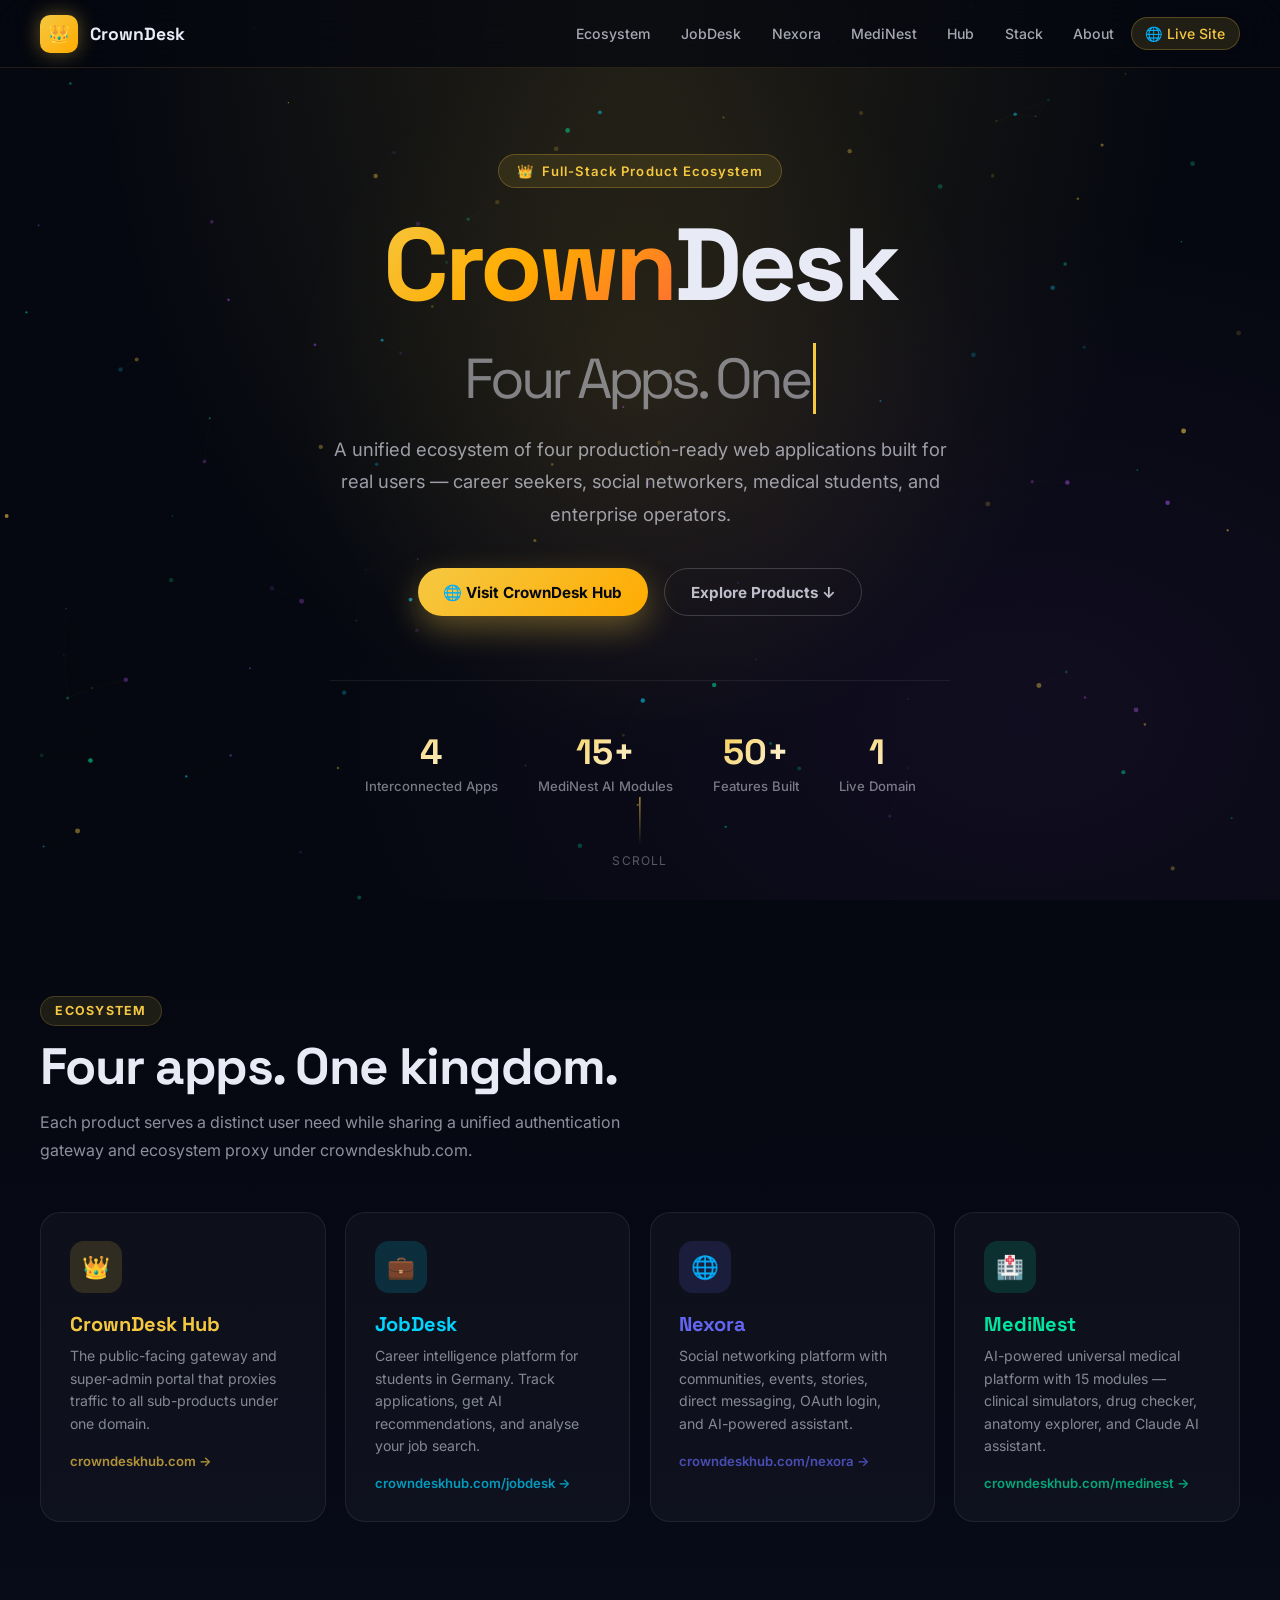
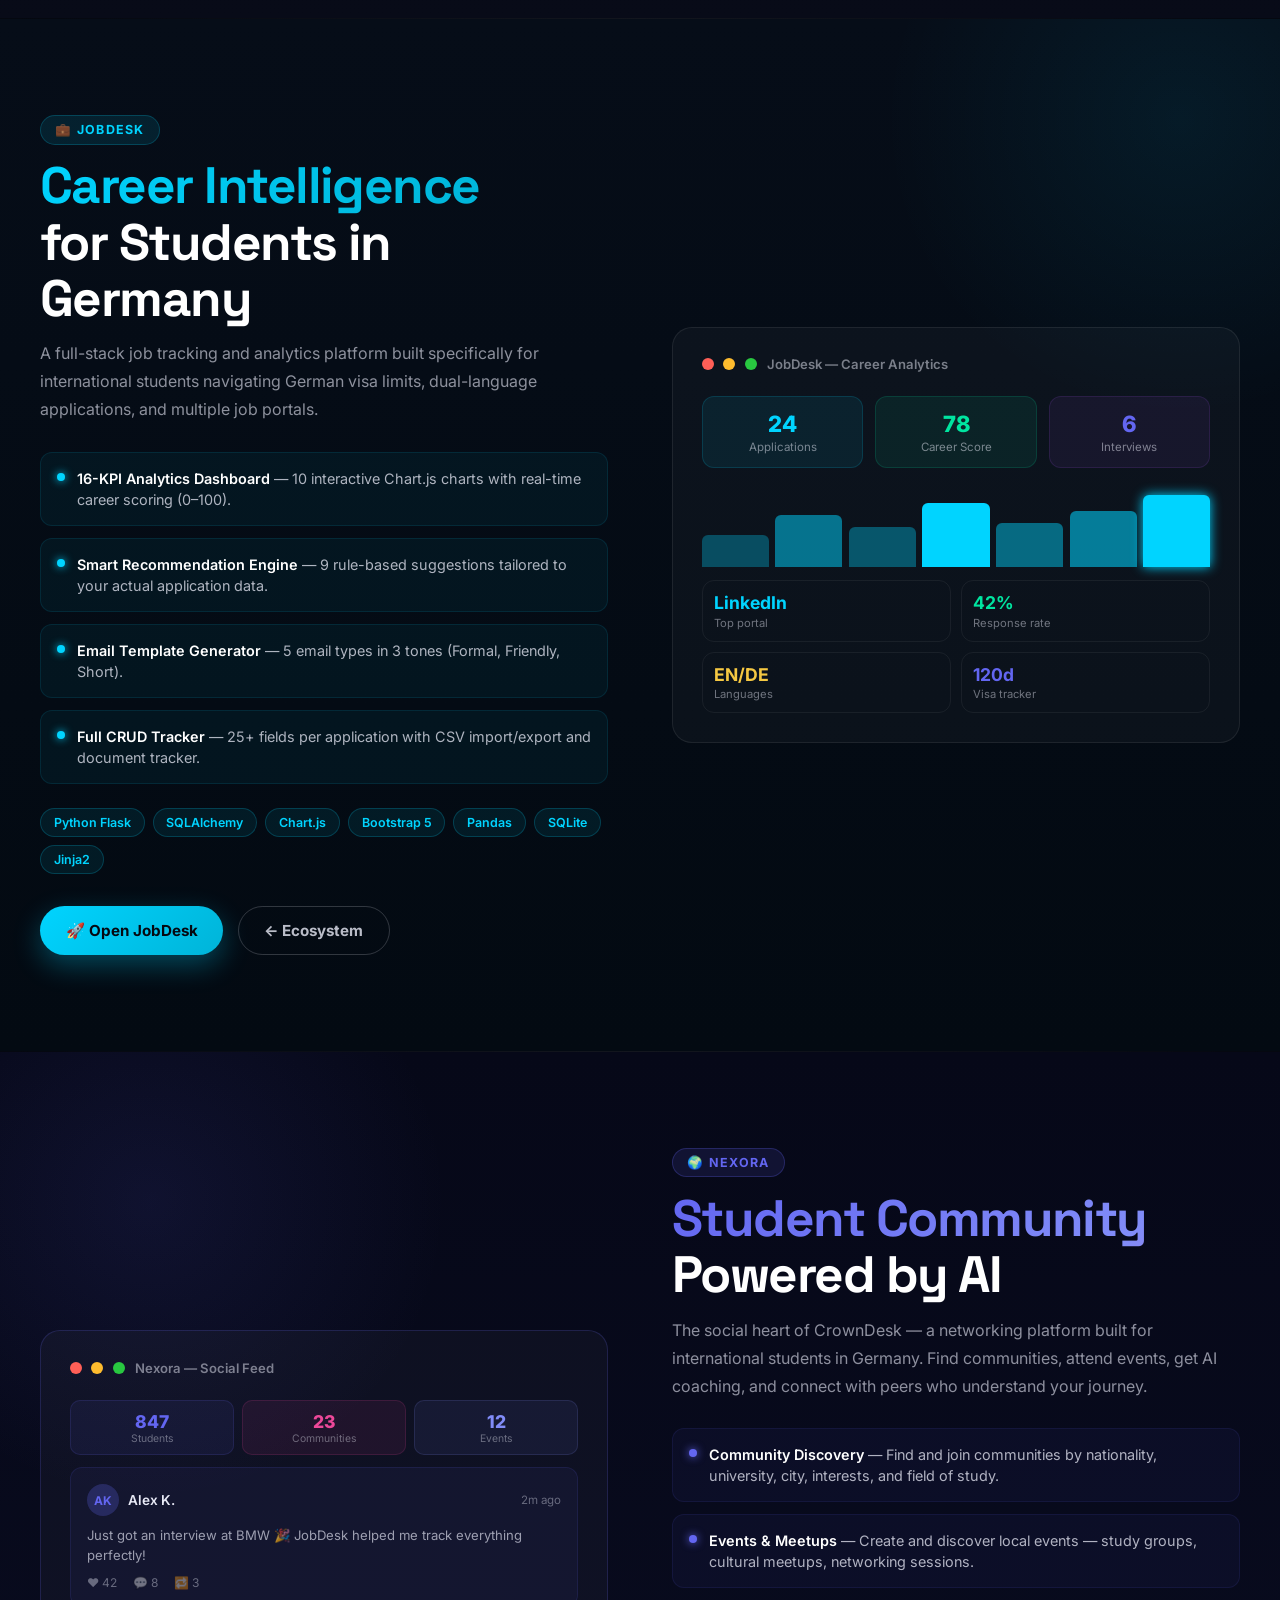
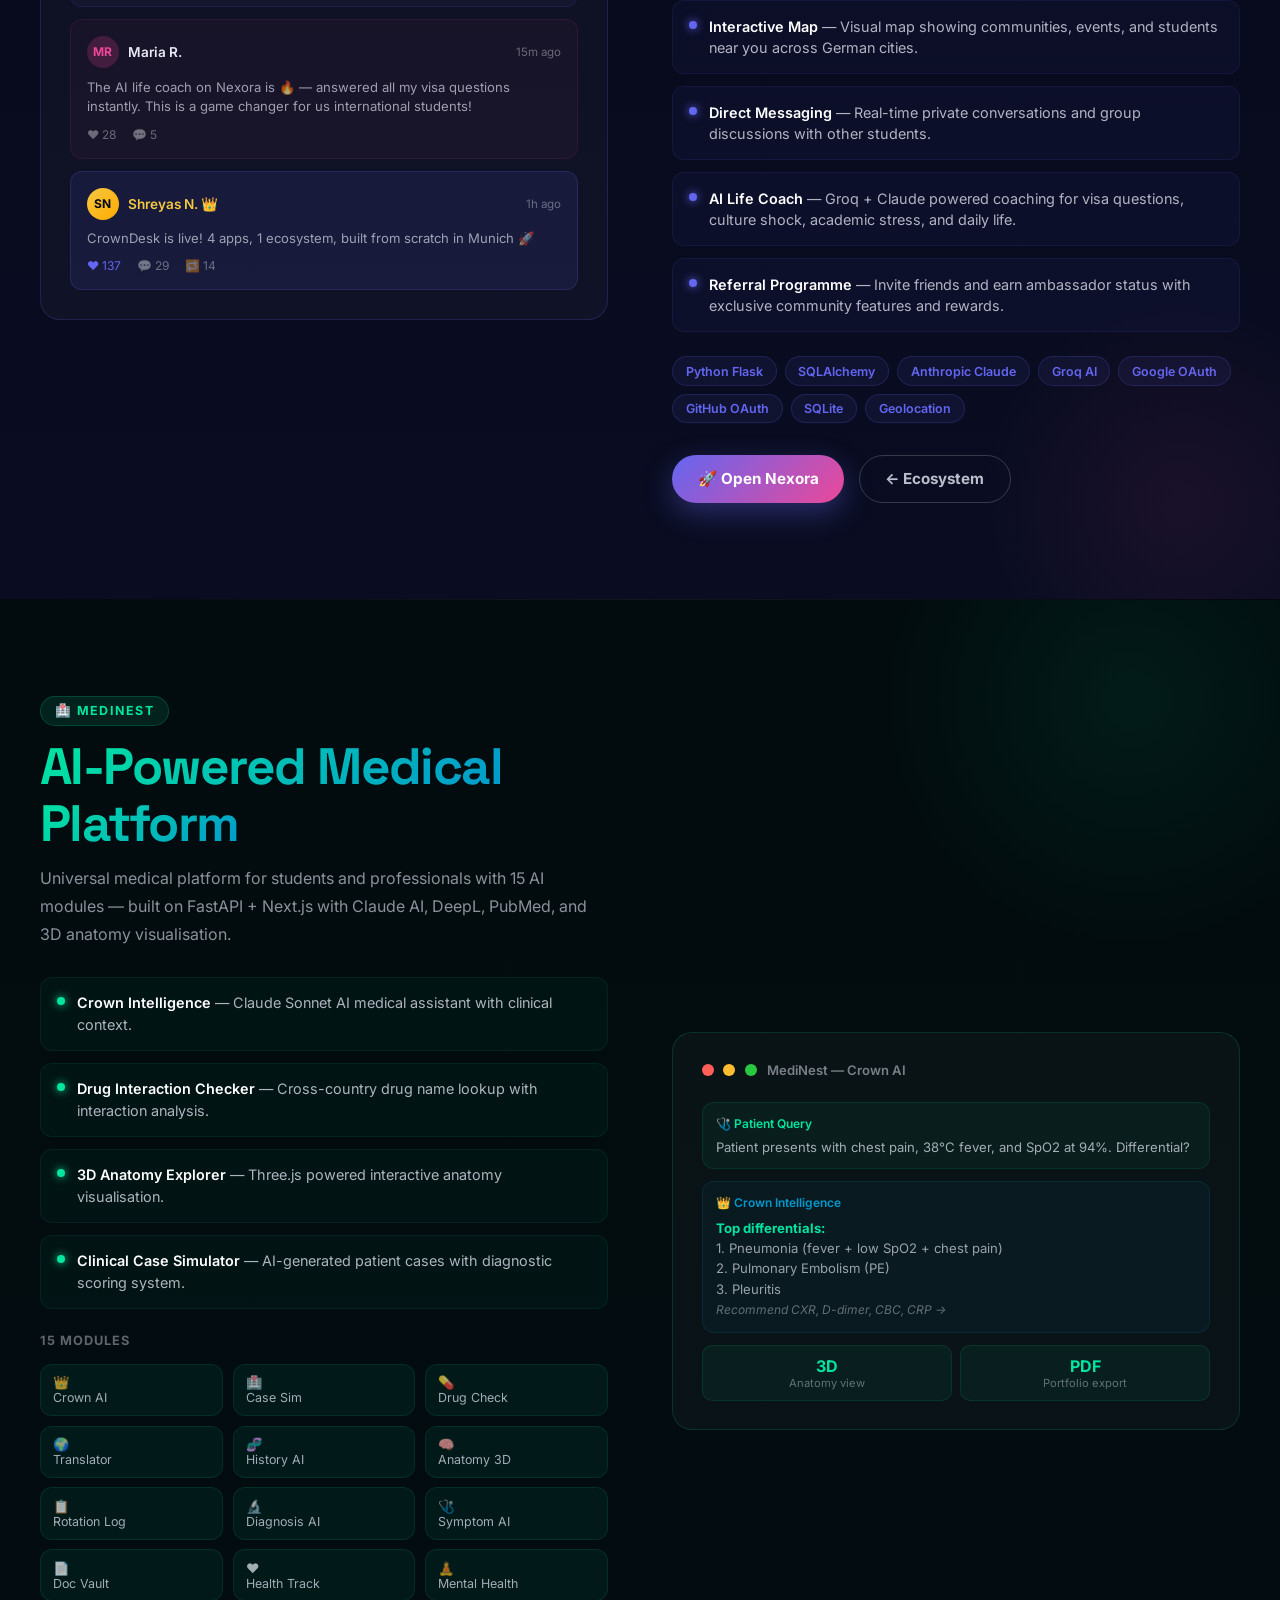
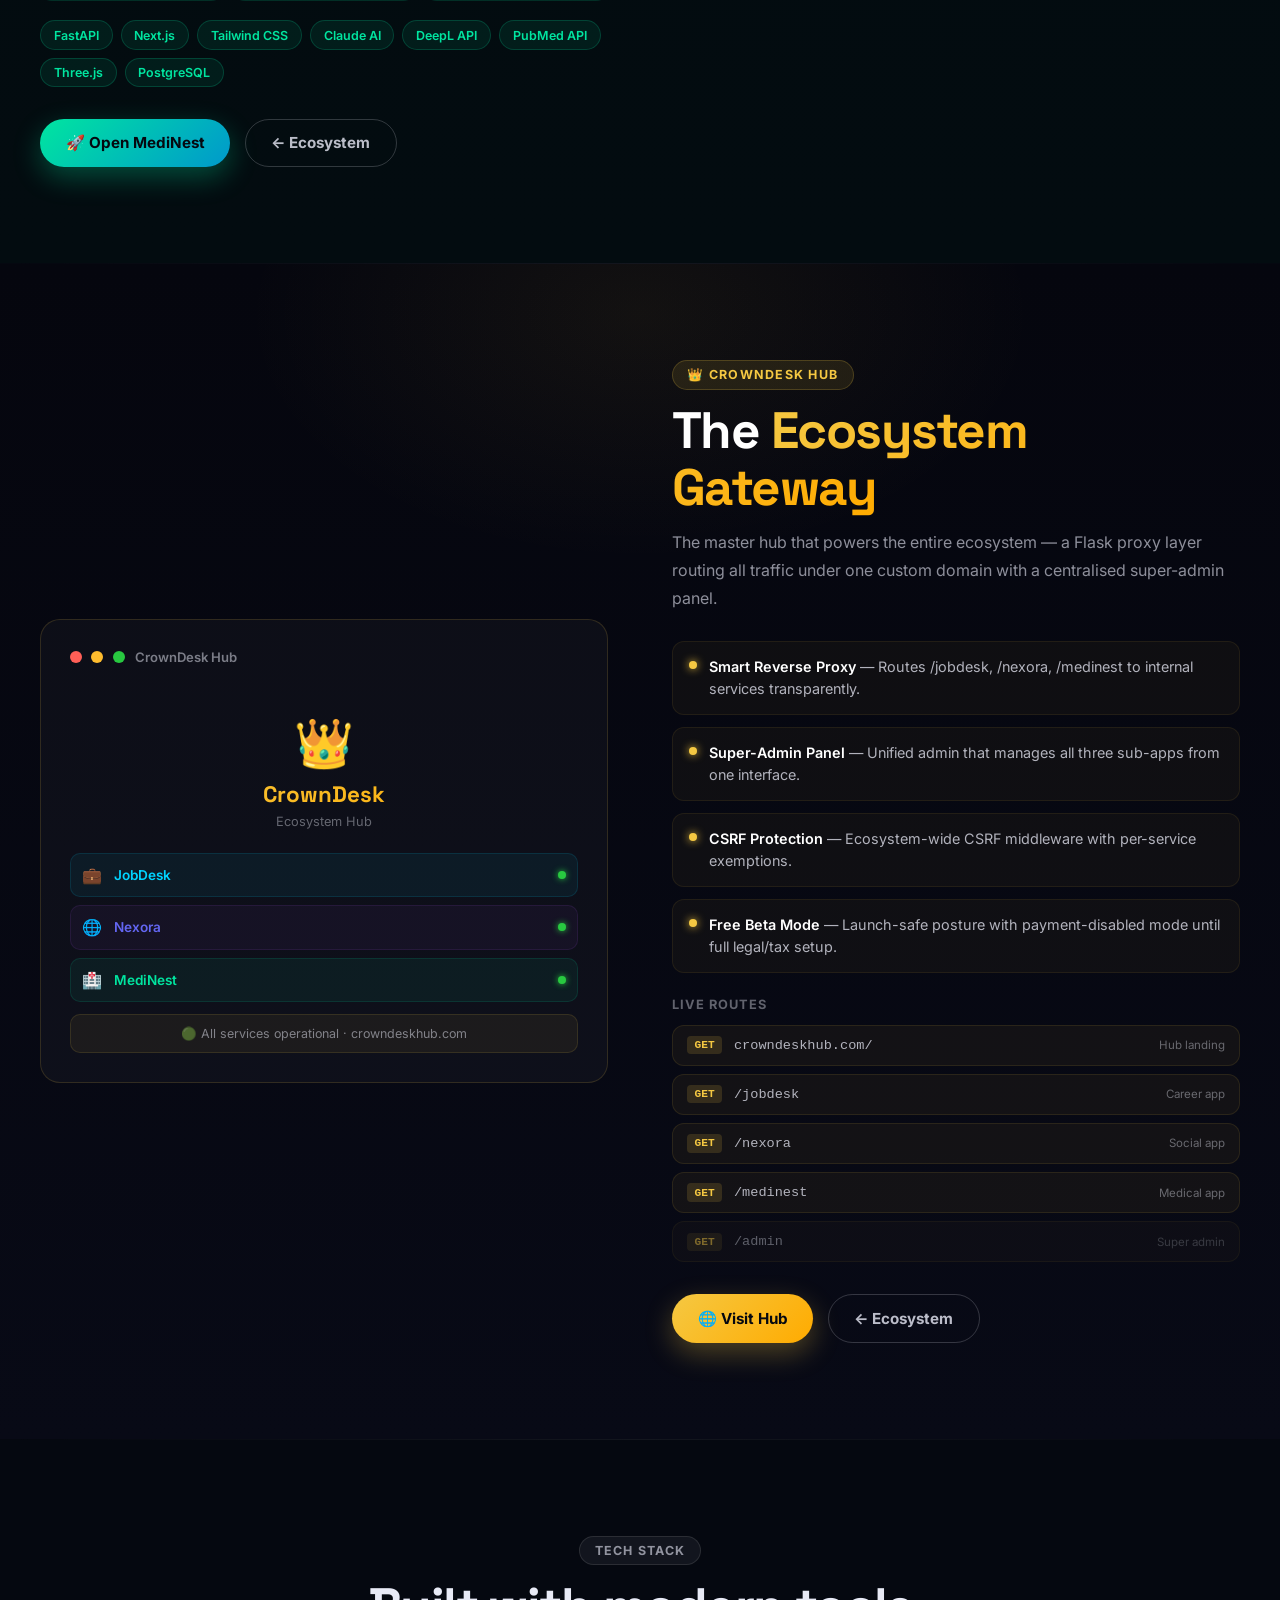
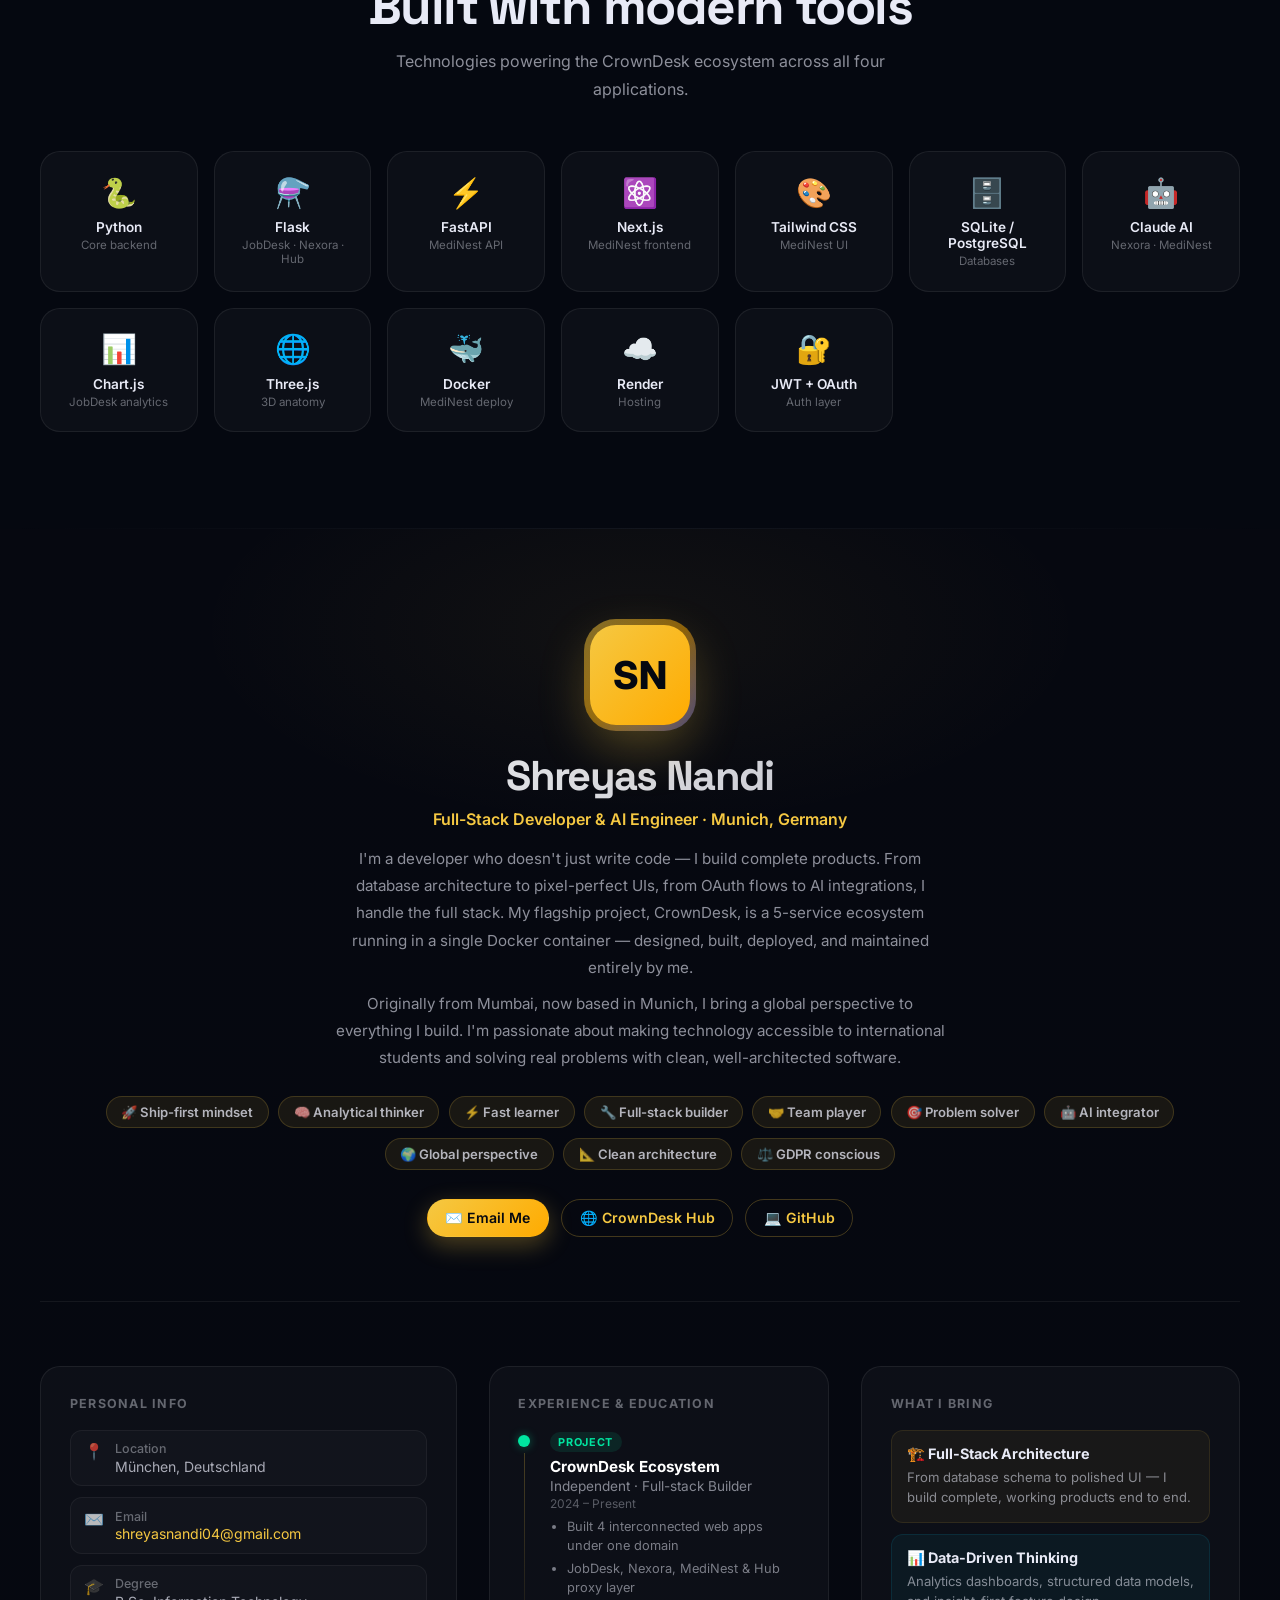
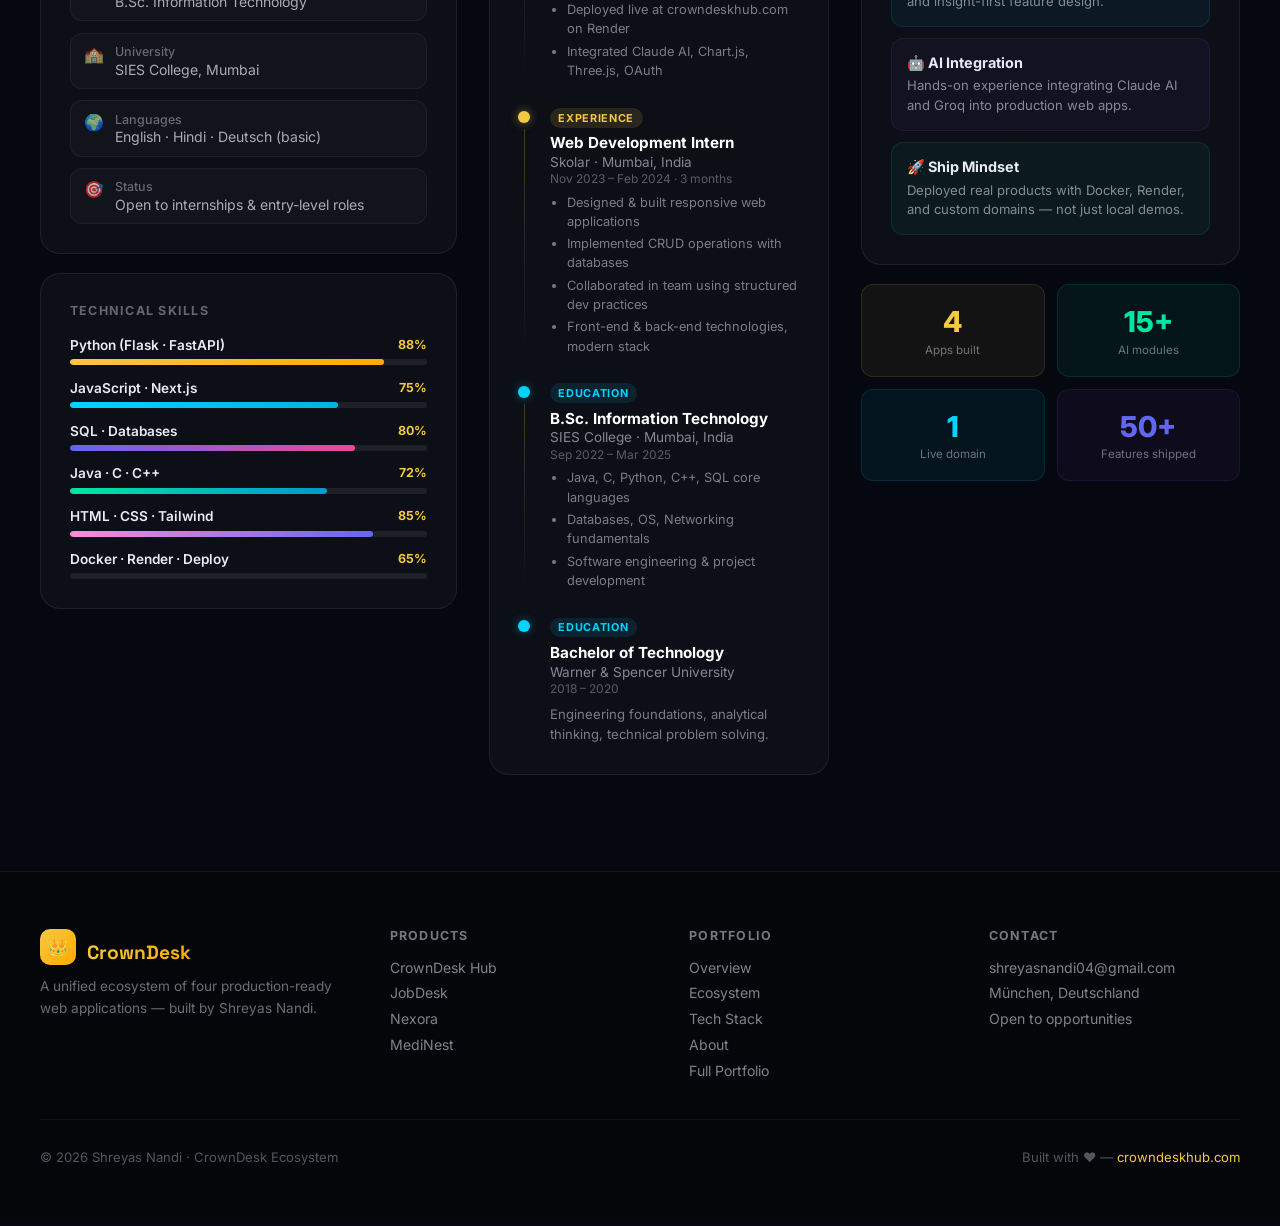
==== index.html @ 1adf1e8c "Portfolio website — Shreyas Nandi Co-Authored-By: Claude Opus 4.6 <noreply@anthropic.com>" ====
<!DOCTYPE html>
<html lang="en">
<head>
  <meta charset="UTF-8">
  <meta name="viewport" content="width=device-width, initial-scale=1.0">
  <title>CrownDesk Ecosystem — Portfolio</title>
  <link rel="preconnect" href="https://fonts.googleapis.com">
  <link rel="preconnect" href="https://fonts.gstatic.com" crossorigin>
  <link href="https://fonts.googleapis.com/css2?family=Inter:wght@300;400;500;600;700;800;900&family=Space+Grotesk:wght@400;500;600;700&display=swap" rel="stylesheet">
  <style>
    /* ─── Reset & Base ─── */
    *, *::before, *::after { box-sizing: border-box; margin: 0; padding: 0; }
    html { scroll-behavior: smooth; font-size: 16px; }
    body {
      font-family: 'Inter', sans-serif;
      background: #050810;
      color: #e8eaf6;
      overflow-x: hidden;
    }
    a { color: inherit; text-decoration: none; }
    img { max-width: 100%; }

    /* ─── CSS Variables ─── */
    :root {
      --gold: #f5c842;
      --gold-dim: #b8912e;
      --hub-bg: #0a0c14;

      --jd-cyan: #00d4ff;
      --jd-teal: #00b4d8;
      --jd-dark: #050f18;

      --nx-purple: #6366f1;
      --nx-pink: #ec4899;
      --nx-blue: #818cf8;
      --nx-dark: #0d0818;

      --mn-green: #00e5a0;
      --mn-blue: #0099cc;
      --mn-dark: #030f12;

      --radius: 20px;
      --radius-sm: 12px;
    }

    /* ─── Scrollbar ─── */
    ::-webkit-scrollbar { width: 6px; }
    ::-webkit-scrollbar-track { background: #0a0c14; }
    ::-webkit-scrollbar-thumb { background: var(--gold); border-radius: 3px; }

    /* ─── Navigation ─── */
    .nav {
      position: fixed; top: 0; left: 0; right: 0; z-index: 100;
      display: flex; align-items: center; justify-content: space-between;
      padding: 0 2.5rem;
      height: 68px;
      background: rgba(5, 8, 16, 0.72);
      backdrop-filter: blur(20px);
      border-bottom: 1px solid rgba(245, 200, 66, 0.12);
    }
    .nav-brand {
      display: flex; align-items: center; gap: 0.75rem;
      font-family: 'Space Grotesk', sans-serif;
      font-weight: 700; font-size: 1.1rem;
    }
    .nav-crown {
      width: 38px; height: 38px;
      background: linear-gradient(135deg, var(--gold), #ffab00);
      border-radius: 10px;
      display: grid; place-items: center;
      font-size: 1.1rem;
      box-shadow: 0 0 20px rgba(245, 200, 66, 0.4);
      animation: pulse-crown 3s ease-in-out infinite;
    }
    @keyframes pulse-crown {
      0%, 100% { box-shadow: 0 0 20px rgba(245, 200, 66, 0.4); }
      50% { box-shadow: 0 0 40px rgba(245, 200, 66, 0.7); }
    }
    .nav-links { display: flex; align-items: center; gap: 0.2rem; }
    .nav-links a {
      padding: 0.45rem 0.85rem;
      border-radius: 999px;
      font-size: 0.88rem; font-weight: 500;
      color: rgba(232, 234, 246, 0.7);
      transition: all 0.2s;
    }
    .nav-links a:hover { color: #fff; background: rgba(255,255,255,0.08); }
    .nav-links a.nav-live {
      background: rgba(245, 200, 66, 0.12);
      color: var(--gold);
      border: 1px solid rgba(245, 200, 66, 0.25);
    }
    .nav-links a.nav-live:hover { background: rgba(245, 200, 66, 0.22); }

    /* ─── Particle Canvas ─── */
    #particle-canvas {
      position: absolute; inset: 0; pointer-events: none;
    }

    /* ─── Hero Section ─── */
    .hero {
      position: relative;
      min-height: 100vh;
      display: flex; align-items: center; justify-content: center;
      text-align: center;
      padding: 7rem 2rem 4rem;
      overflow: hidden;
      background: radial-gradient(ellipse at 50% 0%, rgba(245,200,66,0.12) 0%, transparent 60%),
                  radial-gradient(ellipse at 80% 80%, rgba(157,78,221,0.08) 0%, transparent 50%),
                  #050810;
    }
    .hero-glow {
      position: absolute;
      width: 700px; height: 700px;
      top: 50%; left: 50%;
      transform: translate(-50%, -60%);
      background: radial-gradient(circle, rgba(245,200,66,0.08) 0%, transparent 70%);
      pointer-events: none;
    }
    .hero-content { position: relative; z-index: 2; max-width: 900px; }
    .hero-eyebrow {
      display: inline-flex; align-items: center; gap: 0.5rem;
      padding: 0.5rem 1.1rem;
      background: rgba(245,200,66,0.1);
      border: 1px solid rgba(245,200,66,0.25);
      border-radius: 999px;
      font-size: 0.82rem; font-weight: 600; letter-spacing: 0.08em;
      color: var(--gold);
      margin-bottom: 1.8rem;
      opacity: 0; transform: translateY(20px);
      animation: fade-up 0.7s ease 0.3s forwards;
    }
    .hero-title {
      font-family: 'Space Grotesk', sans-serif;
      font-size: clamp(3.2rem, 8vw, 7rem);
      font-weight: 800; line-height: 0.95;
      letter-spacing: -0.04em;
      opacity: 0; transform: translateY(30px);
      animation: fade-up 0.8s ease 0.5s forwards;
    }
    .hero-title .crown-word {
      background: linear-gradient(135deg, var(--gold), #ffab00, #ff6b35);
      -webkit-background-clip: text; -webkit-text-fill-color: transparent;
      background-clip: text;
    }
    .hero-sub {
      margin: 1.4rem auto 0;
      max-width: 620px;
      font-size: 1.15rem; line-height: 1.75;
      color: rgba(232,234,246,0.65);
      opacity: 0; transform: translateY(20px);
      animation: fade-up 0.8s ease 0.75s forwards;
    }
    .hero-actions {
      display: flex; justify-content: center; flex-wrap: wrap; gap: 1rem;
      margin-top: 2.4rem;
      opacity: 0; transform: translateY(20px);
      animation: fade-up 0.8s ease 1s forwards;
    }
    .btn {
      display: inline-flex; align-items: center; gap: 0.5rem;
      padding: 0.85rem 1.6rem;
      border-radius: 999px;
      font-weight: 700; font-size: 0.95rem;
      transition: all 0.25s cubic-bezier(0.34, 1.56, 0.64, 1);
      cursor: pointer; border: none;
    }
    .btn:hover { transform: translateY(-3px) scale(1.04); }
    .btn-gold {
      background: linear-gradient(135deg, var(--gold), #ffab00);
      color: #050810;
      box-shadow: 0 12px 32px rgba(245,200,66,0.35);
    }
    .btn-gold:hover { box-shadow: 0 20px 48px rgba(245,200,66,0.55); }
    .btn-outline {
      background: transparent;
      border: 1.5px solid rgba(232,234,246,0.2);
      color: rgba(232,234,246,0.8);
    }
    .btn-outline:hover { border-color: rgba(232,234,246,0.5); color: #fff; background: rgba(255,255,255,0.06); }

    /* Ecosystem stat strip */
    .hero-stats {
      display: flex; justify-content: center; flex-wrap: wrap; gap: 2.5rem;
      margin-top: 4rem;
      padding-top: 3rem;
      border-top: 1px solid rgba(255,255,255,0.07);
      opacity: 0; transform: translateY(20px);
      animation: fade-up 0.8s ease 1.2s forwards;
    }
    .hero-stat { text-align: center; }
    .hero-stat-num {
      font-family: 'Space Grotesk', sans-serif;
      font-size: 2.2rem; font-weight: 800;
      background: linear-gradient(135deg, var(--gold), #fff);
      -webkit-background-clip: text; -webkit-text-fill-color: transparent;
      background-clip: text;
    }
    .hero-stat-label { font-size: 0.82rem; color: rgba(232,234,246,0.5); margin-top: 0.25rem; font-weight: 500; }

    /* scroll indicator */
    .scroll-indicator {
      position: absolute; bottom: 2rem; left: 50%; transform: translateX(-50%);
      display: flex; flex-direction: column; align-items: center; gap: 0.5rem;
      color: rgba(232,234,246,0.35); font-size: 0.75rem; letter-spacing: 0.1em;
      animation: bounce-scroll 2.5s ease-in-out infinite;
    }
    .scroll-line {
      width: 1.5px; height: 48px;
      background: linear-gradient(to bottom, var(--gold), transparent);
    }
    @keyframes bounce-scroll {
      0%, 100% { transform: translateX(-50%) translateY(0); opacity: 0.35; }
      50% { transform: translateX(-50%) translateY(8px); opacity: 0.7; }
    }

    /* ─── Section Base ─── */
    .section { padding: 6rem 2rem; }
    .section-inner { max-width: 1200px; margin: 0 auto; }
    .section-tag {
      display: inline-flex; align-items: center; gap: 0.5rem;
      padding: 0.4rem 0.9rem;
      border-radius: 999px;
      font-size: 0.78rem; font-weight: 700; letter-spacing: 0.1em;
      text-transform: uppercase;
    }
    .section-title {
      font-family: 'Space Grotesk', sans-serif;
      font-size: clamp(2rem, 4vw, 3.2rem);
      font-weight: 800; letter-spacing: -0.03em;
      line-height: 1.1;
      margin-top: 0.85rem;
    }
    .section-desc {
      margin-top: 0.75rem;
      max-width: 580px;
      font-size: 1rem; line-height: 1.75;
      color: rgba(232,234,246,0.6);
    }

    /* ─── Reveal Animation ─── */
    .reveal {
      opacity: 0;
      transform: translateY(40px);
      transition: opacity 0.7s cubic-bezier(0.25, 0.46, 0.45, 0.94),
                  transform 0.7s cubic-bezier(0.25, 0.46, 0.45, 0.94);
    }
    .reveal.visible { opacity: 1; transform: translateY(0); }
    .reveal-left {
      opacity: 0; transform: translateX(-40px);
      transition: opacity 0.7s ease, transform 0.7s ease;
    }
    .reveal-left.visible { opacity: 1; transform: translateX(0); }
    .reveal-right {
      opacity: 0; transform: translateX(40px);
      transition: opacity 0.7s ease, transform 0.7s ease;
    }
    .reveal-right.visible { opacity: 1; transform: translateX(0); }
    .delay-1 { transition-delay: 0.1s; }
    .delay-2 { transition-delay: 0.2s; }
    .delay-3 { transition-delay: 0.3s; }
    .delay-4 { transition-delay: 0.4s; }
    .delay-5 { transition-delay: 0.5s; }

    @keyframes fade-up {
      to { opacity: 1; transform: translateY(0); }
    }

    /* ─── Ecosystem Map ─── */
    .ecosystem-section {
      background: linear-gradient(180deg, #050810 0%, #080b18 100%);
    }
    .ecosystem-grid {
      display: grid;
      grid-template-columns: repeat(auto-fit, minmax(260px, 1fr));
      gap: 1.2rem;
      margin-top: 3rem;
    }
    .eco-card {
      position: relative;
      padding: 1.8rem;
      border-radius: var(--radius);
      border: 1px solid rgba(255,255,255,0.07);
      background: rgba(255,255,255,0.03);
      cursor: pointer;
      transition: transform 0.3s cubic-bezier(0.34, 1.56, 0.64, 1),
                  box-shadow 0.3s ease,
                  border-color 0.3s ease;
      overflow: hidden;
      text-decoration: none; color: inherit; display: block;
    }
    .eco-card::before {
      content: ''; position: absolute; inset: 0;
      background: var(--eco-glow);
      opacity: 0; transition: opacity 0.35s;
    }
    .eco-card:hover { transform: translateY(-8px) scale(1.02); }
    .eco-card:hover::before { opacity: 1; }
    .eco-card.hub { --eco-glow: radial-gradient(circle at top left, rgba(245,200,66,0.12) 0%, transparent 60%); }
    .eco-card.hub:hover { border-color: rgba(245,200,66,0.4); box-shadow: 0 24px 64px rgba(245,200,66,0.18); }
    .eco-card.jobdesk { --eco-glow: radial-gradient(circle at top left, rgba(0,212,255,0.12) 0%, transparent 60%); }
    .eco-card.jobdesk:hover { border-color: rgba(0,212,255,0.4); box-shadow: 0 24px 64px rgba(0,212,255,0.18); }
    .eco-card.nexora { --eco-glow: radial-gradient(circle at top left, rgba(99,102,241,0.12) 0%, transparent 60%); }
    .eco-card.nexora:hover { border-color: rgba(99,102,241,0.4); box-shadow: 0 24px 64px rgba(99,102,241,0.18); }
    .eco-card.medinest { --eco-glow: radial-gradient(circle at top left, rgba(0,229,160,0.12) 0%, transparent 60%); }
    .eco-card.medinest:hover { border-color: rgba(0,229,160,0.4); box-shadow: 0 24px 64px rgba(0,229,160,0.18); }
    .eco-icon {
      width: 52px; height: 52px;
      border-radius: 14px;
      display: grid; place-items: center;
      font-size: 1.4rem; margin-bottom: 1.1rem;
    }
    .eco-card.hub .eco-icon { background: rgba(245,200,66,0.15); }
    .eco-card.jobdesk .eco-icon { background: rgba(0,212,255,0.15); }
    .eco-card.nexora .eco-icon { background: rgba(99,102,241,0.15); }
    .eco-card.medinest .eco-icon { background: rgba(0,229,160,0.15); }
    .eco-name {
      font-family: 'Space Grotesk', sans-serif;
      font-size: 1.25rem; font-weight: 700;
    }
    .eco-card.hub .eco-name { color: var(--gold); }
    .eco-card.jobdesk .eco-name { color: var(--jd-cyan); }
    .eco-card.nexora .eco-name { color: var(--nx-purple); }
    .eco-card.medinest .eco-name { color: var(--mn-green); }
    .eco-desc { margin-top: 0.5rem; font-size: 0.88rem; color: rgba(232,234,246,0.55); line-height: 1.6; }
    .eco-link {
      display: inline-flex; align-items: center; gap: 0.4rem;
      margin-top: 1.1rem; font-size: 0.82rem; font-weight: 600;
      opacity: 0.7; transition: opacity 0.2s;
    }
    .eco-card:hover .eco-link { opacity: 1; }
    .eco-card.hub .eco-link { color: var(--gold); }
    .eco-card.jobdesk .eco-link { color: var(--jd-cyan); }
    .eco-card.nexora .eco-link { color: var(--nx-purple); }
    .eco-card.medinest .eco-link { color: var(--mn-green); }

    /* ─── Product Sections ─── */

    /* JobDesk */
    .jobdesk-section {
      background: linear-gradient(180deg, #060d18 0%, #030a12 100%);
      position: relative; overflow: hidden;
    }
    .jobdesk-section::before {
      content: '';
      position: absolute; top: -200px; right: -200px;
      width: 600px; height: 600px;
      background: radial-gradient(circle, rgba(0,212,255,0.07) 0%, transparent 70%);
      pointer-events: none;
    }
    .product-layout { display: grid; grid-template-columns: 1fr 1fr; gap: 4rem; align-items: center; }
    .product-tag { background: rgba(0,212,255,0.1); color: var(--jd-cyan); border: 1px solid rgba(0,212,255,0.2); }
    .product-title-jd { color: #fff; }
    .product-title-jd span {
      background: linear-gradient(135deg, var(--jd-cyan), var(--jd-teal));
      -webkit-background-clip: text; -webkit-text-fill-color: transparent; background-clip: text;
    }
    .feature-list { margin-top: 1.8rem; display: grid; gap: 0.75rem; }
    .feature-item {
      display: flex; align-items: flex-start; gap: 0.75rem;
      padding: 0.9rem 1rem;
      border-radius: var(--radius-sm);
      background: rgba(0,212,255,0.05);
      border: 1px solid rgba(0,212,255,0.1);
      transition: background 0.25s, border-color 0.25s;
    }
    .feature-item:hover { background: rgba(0,212,255,0.1); border-color: rgba(0,212,255,0.2); }
    .feature-dot {
      width: 8px; height: 8px; border-radius: 50%;
      flex-shrink: 0; margin-top: 5px;
    }
    .dot-jd { background: var(--jd-cyan); box-shadow: 0 0 8px var(--jd-cyan); }
    .dot-nx { background: var(--nx-purple); box-shadow: 0 0 8px var(--nx-purple); }
    .dot-mn { background: var(--mn-green); box-shadow: 0 0 8px var(--mn-green); }
    .dot-hub { background: var(--gold); box-shadow: 0 0 8px var(--gold); }
    .feature-text { font-size: 0.9rem; color: rgba(232,234,246,0.75); line-height: 1.5; }
    .feature-text strong { color: #fff; font-weight: 600; }

    .product-visual {
      position: relative;
    }
    .product-card-mock {
      background: rgba(255,255,255,0.03);
      border: 1px solid rgba(255,255,255,0.08);
      border-radius: var(--radius);
      padding: 1.8rem;
      position: relative; overflow: hidden;
    }
    .mock-header {
      display: flex; align-items: center; gap: 0.6rem; margin-bottom: 1.5rem;
    }
    .mock-dot { width: 12px; height: 12px; border-radius: 50%; }
    .mock-title { font-size: 0.82rem; font-weight: 600; opacity: 0.5; }
    .mock-bar {
      height: 8px; border-radius: 999px; margin-bottom: 0.6rem;
    }
    .mock-chart {
      margin-top: 1.2rem;
      display: grid; grid-template-columns: repeat(7, 1fr);
      gap: 0.4rem; align-items: end; height: 80px;
    }
    .mock-bar-v {
      border-radius: 6px 6px 0 0;
      transition: height 1s ease;
    }
    .mock-stat-row { display: grid; grid-template-columns: repeat(3, 1fr); gap: 0.75rem; margin-top: 1.2rem; }
    .mock-stat { padding: 0.8rem; border-radius: var(--radius-sm); text-align: center; }
    .mock-stat-num { font-size: 1.4rem; font-weight: 800; }
    .mock-stat-label { font-size: 0.72rem; opacity: 0.5; margin-top: 0.2rem; }
    .mock-kpi-grid { display: grid; grid-template-columns: repeat(2, 1fr); gap: 0.6rem; margin-top: 0.8rem; }
    .mock-kpi {
      padding: 0.7rem; border-radius: var(--radius-sm);
      border: 1px solid rgba(255,255,255,0.06);
    }
    .mock-kpi-v { font-size: 1.1rem; font-weight: 700; }
    .mock-kpi-l { font-size: 0.7rem; opacity: 0.45; margin-top: 0.15rem; }

    .tech-chips { display: flex; flex-wrap: wrap; gap: 0.5rem; margin-top: 1.5rem; }
    .tech-chip {
      padding: 0.38rem 0.8rem;
      border-radius: 999px;
      font-size: 0.78rem; font-weight: 600;
      border: 1px solid rgba(255,255,255,0.1);
    }
    .chip-jd { background: rgba(0,212,255,0.08); color: var(--jd-cyan); border-color: rgba(0,212,255,0.2); }
    .chip-nx { background: rgba(99,102,241,0.08); color: var(--nx-purple); border-color: rgba(99,102,241,0.2); }
    .chip-mn { background: rgba(0,229,160,0.08); color: var(--mn-green); border-color: rgba(0,229,160,0.2); }
    .chip-hub { background: rgba(245,200,66,0.08); color: var(--gold); border-color: rgba(245,200,66,0.2); }

    .product-links { display: flex; gap: 0.9rem; flex-wrap: wrap; margin-top: 2rem; }
    .btn-jd {
      background: linear-gradient(135deg, var(--jd-cyan), var(--jd-teal));
      color: #050810; box-shadow: 0 10px 28px rgba(0,212,255,0.3);
    }
    .btn-jd:hover { box-shadow: 0 18px 44px rgba(0,212,255,0.5); }
    .btn-nx {
      background: linear-gradient(135deg, var(--nx-purple), var(--nx-pink));
      color: #fff; box-shadow: 0 10px 28px rgba(99,102,241,0.35);
    }
    .btn-nx:hover { box-shadow: 0 18px 44px rgba(99,102,241,0.55); }
    .btn-mn {
      background: linear-gradient(135deg, var(--mn-green), var(--mn-blue));
      color: #050810; box-shadow: 0 10px 28px rgba(0,229,160,0.3);
    }
    .btn-mn:hover { box-shadow: 0 18px 44px rgba(0,229,160,0.5); }
    .btn-hub {
      background: linear-gradient(135deg, var(--gold), #ffab00);
      color: #050810; box-shadow: 0 10px 28px rgba(245,200,66,0.3);
    }
    .btn-hub:hover { box-shadow: 0 18px 44px rgba(245,200,66,0.5); }

    /* Nexora */
    .nexora-section {
      background: linear-gradient(180deg, #060818 0%, #0a0d22 100%);
      position: relative; overflow: hidden;
    }
    .nexora-section::before {
      content: '';
      position: absolute; top: -150px; left: -150px;
      width: 600px; height: 600px;
      background: radial-gradient(circle, rgba(99,102,241,0.1) 0%, transparent 70%);
      pointer-events: none;
      animation: float-orb 12s ease-in-out infinite;
    }
    .nexora-section::after {
      content: '';
      position: absolute; bottom: -100px; right: -100px;
      width: 400px; height: 400px;
      background: radial-gradient(circle, rgba(236,72,153,0.07) 0%, transparent 70%);
      pointer-events: none;
      animation: float-orb 16s ease-in-out infinite reverse;
    }
    @keyframes float-orb {
      0%,100% { transform: translate(0,0) scale(1); }
      50% { transform: translate(30px,-20px) scale(1.1); }
    }
    .product-tag-nx { background: rgba(99,102,241,0.12); color: var(--nx-purple); border: 1px solid rgba(99,102,241,0.25); }
    .product-title-nx span {
      background: linear-gradient(135deg, var(--nx-purple), var(--nx-blue), var(--nx-pink));
      background-size: 200% auto;
      -webkit-background-clip: text; -webkit-text-fill-color: transparent; background-clip: text;
      animation: gradient-shift 4s ease infinite;
    }
    @keyframes gradient-shift {
      0% { background-position: 0% 50%; }
      50% { background-position: 100% 50%; }
      100% { background-position: 0% 50%; }
    }
    .feature-item-nx {
      background: rgba(99,102,241,0.05);
      border: 1px solid rgba(99,102,241,0.1);
    }
    .feature-item-nx:hover { background: rgba(99,102,241,0.12); border-color: rgba(99,102,241,0.25); }

    .social-mock { display: grid; gap: 0.75rem; }
    .social-post {
      padding: 1rem;
      border-radius: var(--radius-sm);
      background: rgba(157,78,221,0.06);
      border: 1px solid rgba(157,78,221,0.12);
    }
    .social-post-header { display: flex; align-items: center; gap: 0.6rem; margin-bottom: 0.6rem; }
    .social-avatar {
      width: 32px; height: 32px; border-radius: 50%;
      display: grid; place-items: center;
      font-size: 0.75rem; font-weight: 700;
    }
    .social-name { font-size: 0.85rem; font-weight: 600; }
    .social-time { font-size: 0.72rem; color: rgba(232,234,246,0.4); margin-left: auto; }
    .social-body { font-size: 0.82rem; color: rgba(232,234,246,0.65); line-height: 1.5; }
    .social-actions { display: flex; gap: 1rem; margin-top: 0.6rem; }
    .social-action { font-size: 0.75rem; color: rgba(232,234,246,0.4); display: flex; align-items: center; gap: 0.3rem; }

    /* MediNest */
    .medinest-section {
      background: linear-gradient(180deg, #020c0f 0%, #030c10 100%);
      position: relative; overflow: hidden;
    }
    .medinest-section::before {
      content: '';
      position: absolute; top: -150px; right: -100px;
      width: 500px; height: 500px;
      background: radial-gradient(circle, rgba(0,229,160,0.07) 0%, transparent 70%);
      pointer-events: none;
    }
    .product-tag-mn { background: rgba(0,229,160,0.1); color: var(--mn-green); border: 1px solid rgba(0,229,160,0.2); }
    .product-title-mn span {
      background: linear-gradient(135deg, var(--mn-green), var(--mn-blue));
      -webkit-background-clip: text; -webkit-text-fill-color: transparent; background-clip: text;
    }
    .feature-item-mn {
      background: rgba(0,229,160,0.04);
      border: 1px solid rgba(0,229,160,0.08);
    }
    .feature-item-mn:hover { background: rgba(0,229,160,0.1); border-color: rgba(0,229,160,0.2); }

    .modules-grid { display: grid; grid-template-columns: repeat(3, 1fr); gap: 0.6rem; margin-top: 1rem; }
    .module-chip {
      padding: 0.6rem 0.75rem;
      border-radius: var(--radius-sm);
      background: rgba(0,229,160,0.06);
      border: 1px solid rgba(0,229,160,0.1);
      font-size: 0.78rem; color: rgba(232,234,246,0.7);
      transition: all 0.2s;
    }
    .module-chip:hover { background: rgba(0,229,160,0.14); border-color: rgba(0,229,160,0.25); color: var(--mn-green); }
    .module-chip span { display: block; font-weight: 600; font-size: 0.82rem; }

    /* Hub section */
    .hub-section {
      background: linear-gradient(180deg, #05060e 0%, #080a16 100%);
      position: relative; overflow: hidden;
    }
    .hub-section::before {
      content: '';
      position: absolute;
      top: -200px; left: 50%; transform: translateX(-50%);
      width: 800px; height: 500px;
      background: radial-gradient(ellipse, rgba(245,200,66,0.06) 0%, transparent 70%);
      pointer-events: none;
    }
    .product-tag-hub { background: rgba(245,200,66,0.1); color: var(--gold); border: 1px solid rgba(245,200,66,0.2); }
    .product-title-hub span {
      background: linear-gradient(135deg, var(--gold), #ffab00);
      -webkit-background-clip: text; -webkit-text-fill-color: transparent; background-clip: text;
    }
    .feature-item-hub {
      background: rgba(245,200,66,0.04);
      border: 1px solid rgba(245,200,66,0.08);
    }
    .feature-item-hub:hover { background: rgba(245,200,66,0.1); border-color: rgba(245,200,66,0.2); }

    .routes-grid { display: grid; gap: 0.5rem; margin-top: 0.5rem; }
    .route-item {
      display: flex; align-items: center; gap: 0.75rem;
      padding: 0.65rem 0.9rem;
      border-radius: var(--radius-sm);
      background: rgba(245,200,66,0.05);
      border: 1px solid rgba(245,200,66,0.1);
      font-family: monospace; font-size: 0.85rem;
      transition: all 0.2s;
    }
    .route-item:hover { background: rgba(245,200,66,0.1); border-color: rgba(245,200,66,0.25); }
    .route-method {
      padding: 0.2rem 0.45rem;
      border-radius: 4px;
      font-size: 0.7rem; font-weight: 700;
      background: rgba(245,200,66,0.15); color: var(--gold);
    }
    .route-path { color: rgba(232,234,246,0.75); }
    .route-label { margin-left: auto; font-size: 0.72rem; color: rgba(232,234,246,0.4); font-family: 'Inter', sans-serif; }

    /* ─── Tech Stack Section ─── */
    .techstack-section { background: #050810; }
    .stack-grid {
      display: grid;
      grid-template-columns: repeat(auto-fill, minmax(140px, 1fr));
      gap: 1rem; margin-top: 3rem;
    }
    .stack-card {
      padding: 1.4rem 1rem;
      border-radius: var(--radius);
      background: rgba(255,255,255,0.03);
      border: 1px solid rgba(255,255,255,0.07);
      text-align: center;
      transition: all 0.3s cubic-bezier(0.34, 1.56, 0.64, 1);
      cursor: default;
    }
    .stack-card:hover { transform: translateY(-6px); background: rgba(255,255,255,0.06); border-color: rgba(255,255,255,0.15); }
    .stack-icon { font-size: 1.8rem; margin-bottom: 0.6rem; }
    .stack-name { font-size: 0.85rem; font-weight: 600; }
    .stack-sub { font-size: 0.72rem; color: rgba(232,234,246,0.4); margin-top: 0.2rem; }

    /* ─── About Section ─── */
    .about-section {
      background: linear-gradient(180deg, #060810 0%, #050810 100%);
      position: relative; overflow: hidden;
    }
    .about-section::before {
      content: '';
      position: absolute; top: -100px; left: 50%; transform: translateX(-50%);
      width: 900px; height: 400px;
      background: radial-gradient(ellipse, rgba(245,200,66,0.05) 0%, transparent 70%);
      pointer-events: none;
    }
    .about-hero {
      text-align: center;
      padding-bottom: 4rem;
      border-bottom: 1px solid rgba(255,255,255,0.06);
      margin-bottom: 4rem;
    }
    .about-avatar-wrap {
      position: relative;
      display: inline-block;
      margin-bottom: 1.5rem;
    }
    .about-avatar-ring {
      position: absolute; inset: -6px;
      border-radius: 32px;
      background: linear-gradient(135deg, var(--gold), #ffab00, var(--nx-purple));
      animation: spin-ring 6s linear infinite;
      opacity: 0.5;
    }
    @keyframes spin-ring {
      0% { filter: hue-rotate(0deg); }
      100% { filter: hue-rotate(360deg); }
    }
    @keyframes avatar-float {
      0%, 100% { transform: translateY(0); }
      50% { transform: translateY(-8px); }
    }
    .about-avatar-wrap {
      animation: avatar-float 4s ease-in-out infinite;
    }
    .about-avatar {
      position: relative;
      width: 100px; height: 100px;
      border-radius: 26px;
      background: linear-gradient(135deg, var(--gold), #ffab00);
      display: grid; place-items: center;
      font-size: 2.4rem; font-weight: 800;
      color: #050810;
      box-shadow: 0 20px 50px rgba(245,200,66,0.3);
    }
    .about-name {
      font-family: 'Space Grotesk', sans-serif;
      font-size: 2.6rem; font-weight: 800; letter-spacing: -0.04em;
      background: linear-gradient(135deg, #fff, rgba(232,234,246,0.75));
      -webkit-background-clip: text; -webkit-text-fill-color: transparent; background-clip: text;
    }
    .about-role { font-size: 1rem; color: var(--gold); font-weight: 600; margin-top: 0.4rem; }
    .about-bio { margin: 1rem auto 0; max-width: 620px; font-size: 0.95rem; line-height: 1.8; color: rgba(232,234,246,0.6); }
    .about-traits {
      display: flex; justify-content: center; flex-wrap: wrap; gap: 0.6rem;
      margin-top: 1.5rem;
    }
    .about-trait {
      padding: 0.45rem 0.9rem;
      border-radius: 999px;
      font-size: 0.82rem; font-weight: 600;
      background: rgba(245,200,66,0.08);
      border: 1px solid rgba(245,200,66,0.18);
      color: rgba(232,234,246,0.75);
      transition: all 0.2s;
    }
    .about-trait:hover { background: rgba(245,200,66,0.15); color: #fff; }
    .about-links { display: flex; justify-content: center; gap: 0.75rem; flex-wrap: wrap; margin-top: 1.8rem; }
    .about-link {
      display: inline-flex; align-items: center; gap: 0.45rem;
      padding: 0.6rem 1.1rem;
      border-radius: 999px;
      font-size: 0.88rem; font-weight: 600;
      border: 1.5px solid rgba(245,200,66,0.25);
      color: var(--gold);
      transition: all 0.2s;
    }
    .about-link:hover { background: rgba(245,200,66,0.1); border-color: rgba(245,200,66,0.5); }
    .about-link.primary {
      background: linear-gradient(135deg, var(--gold), #ffab00);
      color: #050810; border-color: transparent;
      box-shadow: 0 8px 24px rgba(245,200,66,0.3);
    }
    .about-link.primary:hover { box-shadow: 0 14px 36px rgba(245,200,66,0.5); }

    /* 3-col about body */
    .about-body { display: grid; grid-template-columns: 1.1fr 0.9fr 1fr; gap: 2rem; align-items: start; }
    .about-tag { background: rgba(245,200,66,0.1); color: var(--gold); border: 1px solid rgba(245,200,66,0.2); }
    .about-card {
      padding: 1.8rem;
      border-radius: var(--radius);
      background: rgba(255,255,255,0.03);
      border: 1px solid rgba(255,255,255,0.07);
    }
    .about-card-title {
      font-size: 0.78rem; font-weight: 700; letter-spacing: 0.1em;
      text-transform: uppercase; color: rgba(232,234,246,0.4);
      margin-bottom: 1.2rem;
    }
    .about-facts { display: grid; gap: 0.7rem; }
    .about-fact {
      display: flex; align-items: flex-start; gap: 0.7rem;
      font-size: 0.88rem; color: rgba(232,234,246,0.7);
      padding: 0.65rem 0.8rem;
      border-radius: var(--radius-sm);
      background: rgba(255,255,255,0.025);
      border: 1px solid rgba(255,255,255,0.05);
      transition: border-color 0.2s;
    }
    .about-fact:hover { border-color: rgba(245,200,66,0.2); }
    .about-fact-icon { font-size: 1rem; flex-shrink: 0; }
    .about-fact strong { display: block; font-size: 0.78rem; color: rgba(232,234,246,0.4); font-weight: 500; margin-bottom: 0.1rem; }

    /* Skill bars */
    .skill-bars { display: grid; gap: 0.9rem; }
    .skill-bar-header { display: flex; justify-content: space-between; margin-bottom: 0.4rem; }
    .skill-bar-name { font-size: 0.85rem; font-weight: 600; }
    .skill-bar-pct { font-size: 0.78rem; color: var(--gold); font-weight: 700; }
    .skill-bar-track {
      height: 6px; border-radius: 999px;
      background: rgba(255,255,255,0.07);
      overflow: hidden;
    }
    .skill-bar-fill {
      height: 100%; border-radius: 999px;
      width: 0;
      transition: width 1.2s cubic-bezier(0.25, 0.46, 0.45, 0.94);
    }

    /* Timeline */
    .timeline { display: grid; gap: 0; }
    .timeline-item { display: flex; gap: 1.2rem; padding-bottom: 1.6rem; position: relative; }
    .timeline-item:last-child { padding-bottom: 0; }
    .timeline-left { display: flex; flex-direction: column; align-items: center; }
    .timeline-dot {
      width: 12px; height: 12px; border-radius: 50%;
      background: var(--gold); flex-shrink: 0;
      box-shadow: 0 0 10px rgba(245,200,66,0.5);
      margin-top: 5px;
    }
    .timeline-dot.edu { background: var(--jd-cyan); box-shadow: 0 0 10px rgba(0,212,255,0.4); }
    .timeline-dot.project { background: var(--mn-green); box-shadow: 0 0 10px rgba(0,229,160,0.4); }
    .timeline-line {
      width: 1.5px; flex: 1; min-height: 20px;
      background: linear-gradient(to bottom, rgba(245,200,66,0.25), transparent);
      margin-top: 6px;
    }
    .timeline-item:last-child .timeline-line { display: none; }
    .timeline-content { flex: 1; }
    .timeline-badge {
      display: inline-block;
      padding: 0.18rem 0.55rem;
      border-radius: 999px;
      font-size: 0.68rem; font-weight: 700; letter-spacing: 0.06em;
      text-transform: uppercase;
      margin-bottom: 0.35rem;
    }
    .badge-exp { background: rgba(245,200,66,0.12); color: var(--gold); }
    .badge-edu { background: rgba(0,212,255,0.1); color: var(--jd-cyan); }
    .badge-proj { background: rgba(0,229,160,0.1); color: var(--mn-green); }
    .timeline-role { font-weight: 700; font-size: 0.95rem; color: #fff; }
    .timeline-company { font-size: 0.85rem; color: rgba(232,234,246,0.55); margin-top: 0.1rem; }
    .timeline-period { font-size: 0.75rem; color: rgba(232,234,246,0.35); margin-top: 0.1rem; }
    .timeline-note { font-size: 0.82rem; color: rgba(232,234,246,0.5); line-height: 1.55; margin-top: 0.5rem; }
    .timeline-bullets { margin: 0.4rem 0 0; padding-left: 1.1rem; display: grid; gap: 0.2rem; }
    .timeline-bullets li { font-size: 0.8rem; color: rgba(232,234,246,0.5); line-height: 1.5; }

    @media (max-width: 1100px) { .about-body { grid-template-columns: 1fr 1fr; } }
    @media (max-width: 720px) { .about-body { grid-template-columns: 1fr; } }

    /* ─── Footer ─── */
    .footer {
      background: #040609;
      border-top: 1px solid rgba(255,255,255,0.06);
      padding: 3.5rem 2rem;
    }
    .footer-inner {
      max-width: 1200px; margin: 0 auto;
      display: grid; grid-template-columns: 1.2fr 1fr 1fr 1fr;
      gap: 3rem;
    }
    .footer-brand-name {
      font-family: 'Space Grotesk', sans-serif;
      font-size: 1.2rem; font-weight: 700;
      background: linear-gradient(135deg, var(--gold), #ffab00);
      -webkit-background-clip: text; -webkit-text-fill-color: transparent; background-clip: text;
      margin-top: 0.8rem;
    }
    .footer-brand-desc { font-size: 0.85rem; color: rgba(232,234,246,0.45); line-height: 1.65; margin-top: 0.6rem; }
    .footer-col-title { font-size: 0.78rem; font-weight: 700; letter-spacing: 0.1em; text-transform: uppercase; color: rgba(232,234,246,0.5); margin-bottom: 1rem; }
    .footer-links { display: grid; gap: 0.55rem; }
    .footer-links a { font-size: 0.88rem; color: rgba(232,234,246,0.55); transition: color 0.2s; }
    .footer-links a:hover { color: #fff; }
    .footer-bottom {
      max-width: 1200px; margin: 2.5rem auto 0;
      padding-top: 1.8rem;
      border-top: 1px solid rgba(255,255,255,0.05);
      display: flex; justify-content: space-between; align-items: center;
      flex-wrap: wrap; gap: 1rem;
      font-size: 0.82rem; color: rgba(232,234,246,0.35);
    }
    .footer-bottom a { color: var(--gold); transition: opacity 0.2s; }
    .footer-bottom a:hover { opacity: 0.7; }

    /* ─── Typewriter ─── */
    .typewriter { border-right: 3px solid var(--gold); padding-right: 4px; animation: blink 1s step-end infinite; }
    @keyframes blink { 0%, 100% { border-color: var(--gold); } 50% { border-color: transparent; } }

    /* ─── Counter ─── */
    .counter-val { display: inline-block; }

    /* ─── Divider ─── */
    .section-divider {
      height: 1px;
      background: linear-gradient(to right, transparent, rgba(255,255,255,0.06), transparent);
    }

    /* ─── Advanced Animations ─── */
    .nav { transition: all 0.35s cubic-bezier(0.34, 1.2, 0.64, 1); }

    .eco-card {
      opacity: 0; transform: translateY(30px);
      transition: opacity 0.5s ease, transform 0.5s cubic-bezier(0.34, 1.56, 0.64, 1), box-shadow 0.3s ease, border-color 0.3s ease !important;
    }

    .product-card-mock {
      transition: transform 0.5s cubic-bezier(0.34, 1.56, 0.64, 1), box-shadow 0.3s ease;
    }
    .product-card-mock:hover {
      box-shadow: 0 30px 80px rgba(0,0,0,.5);
    }

    .btn {
      transition: all 0.3s cubic-bezier(0.34, 1.56, 0.64, 1) !important;
    }

    .feature-item {
      transition: all 0.25s cubic-bezier(0.34, 1.2, 0.64, 1) !important;
    }
    .feature-item:hover {
      transform: translateX(6px) !important;
    }

    .mock-bar-v {
      transition: height 0.8s cubic-bezier(0.34, 1.2, 0.64, 1) !important;
    }

    .module-chip {
      transition: all 0.25s cubic-bezier(0.34, 1.2, 0.64, 1) !important;
    }
    .module-chip:hover {
      transform: translateY(-3px) scale(1.05);
    }

    .stack-card {
      transition: all 0.35s cubic-bezier(0.34, 1.56, 0.64, 1) !important;
    }
    .stack-card:hover {
      transform: translateY(-8px) scale(1.05) !important;
      box-shadow: 0 20px 40px rgba(0,0,0,.3) !important;
    }

    .route-item {
      transition: all 0.25s cubic-bezier(0.34, 1.2, 0.64, 1) !important;
    }
    .route-item:hover {
      transform: translateX(6px) !important;
    }

    .about-trait {
      transition: all 0.25s cubic-bezier(0.34, 1.2, 0.64, 1) !important;
    }
    .about-trait:hover {
      transform: translateY(-3px) scale(1.06) !important;
    }

    .about-link {
      transition: all 0.3s cubic-bezier(0.34, 1.56, 0.64, 1) !important;
    }
    .about-link:hover {
      transform: translateY(-3px) !important;
    }

    .about-fact {
      transition: all 0.25s cubic-bezier(0.34, 1.2, 0.64, 1) !important;
    }
    .about-fact:hover {
      transform: translateX(5px) !important;
    }

    .skill-bar-fill {
      transition: width 1.4s cubic-bezier(0.34, 1.2, 0.64, 1) !important;
    }

    .social-post {
      transition: all 0.3s cubic-bezier(0.34, 1.2, 0.64, 1) !important;
    }
    .social-post:hover {
      transform: translateX(6px) scale(1.02) !important;
      box-shadow: 0 8px 24px rgba(99,102,241,0.15) !important;
    }
    .social-post:nth-child(1) { animation: social-slide-in 0.5s ease 0.2s both; }
    .social-post:nth-child(2) { animation: social-slide-in 0.5s ease 0.4s both; }
    .social-post:nth-child(3) { animation: social-slide-in 0.5s ease 0.6s both; }
    @keyframes social-slide-in {
      from { opacity: 0; transform: translateX(-20px); }
      to { opacity: 1; transform: translateX(0); }
    }

    .tech-chip {
      transition: all 0.25s cubic-bezier(0.34, 1.2, 0.64, 1) !important;
    }
    .tech-chip:hover {
      transform: translateY(-2px) scale(1.08) !important;
    }

    .timeline-item {
      transition: all 0.3s ease;
    }
    .timeline-item:hover {
      transform: translateX(4px);
    }

    .footer-links a {
      transition: all 0.2s ease !important;
    }
    .footer-links a:hover {
      transform: translateX(4px);
      display: inline-block;
    }

    /* Smooth page load */
    body {
      animation: pageLoad 0.6s ease both;
    }
    @keyframes pageLoad {
      from { opacity: 0; }
      to { opacity: 1; }
    }

    /* ─── Responsive ─── */
    @media (max-width: 1024px) {
      .product-layout { grid-template-columns: 1fr; gap: 3rem; }
      .about-grid { grid-template-columns: 1fr; gap: 2.5rem; }
      .footer-inner { grid-template-columns: 1fr 1fr; }
    }
    @media (max-width: 768px) {
      .nav { padding: 0 1.2rem; }
      .nav-links { display: none; }
      .section { padding: 4rem 1.2rem; }
      .footer-inner { grid-template-columns: 1fr; gap: 2rem; }
      .modules-grid { grid-template-columns: repeat(2, 1fr); }
    }
    @media (max-width: 540px) {
      .hero-stats { gap: 1.5rem; }
      .ecosystem-grid { grid-template-columns: 1fr; }
    }
  </style>
</head>
<body>

<!-- ─── Navigation ─── -->
<nav class="nav">
  <a href="#hero" class="nav-brand">
    <div class="nav-crown">👑</div>
    <span>CrownDesk</span>
  </a>
  <div class="nav-links">
    <a href="#ecosystem">Ecosystem</a>
    <a href="#jobdesk">JobDesk</a>
    <a href="#nexora">Nexora</a>
    <a href="#medinest">MediNest</a>
    <a href="#hub">Hub</a>
    <a href="#stack">Stack</a>
    <a href="#about">About</a>
    <a href="https://crowndeskhub.com" target="_blank" class="nav-live">🌐 Live Site</a>
  </div>
</nav>

<!-- ─── Hero ─── -->
<section class="hero" id="hero">
  <canvas id="particle-canvas"></canvas>
  <div class="hero-glow"></div>
  <div class="hero-content">
    <div class="hero-eyebrow">
      <span>👑</span>
      <span>Full-Stack Product Ecosystem</span>
    </div>
    <h1 class="hero-title">
      <span class="crown-word">Crown</span>Desk<br>
      <span style="font-size:0.55em; color:rgba(232,234,246,0.5); font-weight:400; -webkit-text-fill-color:rgba(232,234,246,0.5);" id="typewriter-line"></span>
    </h1>
    <p class="hero-sub">
      A unified ecosystem of four production-ready web applications built for real users — career seekers, social networkers, medical students, and enterprise operators.
    </p>
    <div class="hero-actions">
      <a href="https://crowndeskhub.com" target="_blank" class="btn btn-gold">🌐 Visit CrownDesk Hub</a>
      <a href="#ecosystem" class="btn btn-outline">Explore Products ↓</a>
    </div>
    <div class="hero-stats">
      <div class="hero-stat">
        <div class="hero-stat-num"><span class="counter-val" data-target="4">0</span></div>
        <div class="hero-stat-label">Interconnected Apps</div>
      </div>
      <div class="hero-stat">
        <div class="hero-stat-num"><span class="counter-val" data-target="15">0</span>+</div>
        <div class="hero-stat-label">MediNest AI Modules</div>
      </div>
      <div class="hero-stat">
        <div class="hero-stat-num"><span class="counter-val" data-target="50">0</span>+</div>
        <div class="hero-stat-label">Features Built</div>
      </div>
      <div class="hero-stat">
        <div class="hero-stat-num"><span class="counter-val" data-target="1">0</span></div>
        <div class="hero-stat-label">Live Domain</div>
      </div>
    </div>
  </div>
  <div class="scroll-indicator">
    <div class="scroll-line"></div>
    <span>SCROLL</span>
  </div>
</section>

<!-- ─── Ecosystem Overview ─── -->
<section class="section ecosystem-section" id="ecosystem">
  <div class="section-inner">
    <div class="reveal">
      <span class="section-tag" style="background:rgba(245,200,66,0.1);color:var(--gold);border:1px solid rgba(245,200,66,0.2);">Ecosystem</span>
      <h2 class="section-title">Four apps. One kingdom.</h2>
      <p class="section-desc">Each product serves a distinct user need while sharing a unified authentication gateway and ecosystem proxy under crowndeskhub.com.</p>
    </div>
    <div class="ecosystem-grid">
      <a href="https://crowndeskhub.com" target="_blank" class="eco-card hub reveal delay-1">
        <div class="eco-icon">👑</div>
        <div class="eco-name">CrownDesk Hub</div>
        <div class="eco-desc">The public-facing gateway and super-admin portal that proxies traffic to all sub-products under one domain.</div>
        <div class="eco-link">crowndeskhub.com →</div>
      </a>
      <a href="https://crowndeskhub.com/jobdesk" target="_blank" class="eco-card jobdesk reveal delay-2">
        <div class="eco-icon">💼</div>
        <div class="eco-name">JobDesk</div>
        <div class="eco-desc">Career intelligence platform for students in Germany. Track applications, get AI recommendations, and analyse your job search.</div>
        <div class="eco-link">crowndeskhub.com/jobdesk →</div>
      </a>
      <a href="https://crowndeskhub.com/nexora" target="_blank" class="eco-card nexora reveal delay-3">
        <div class="eco-icon">🌐</div>
        <div class="eco-name">Nexora</div>
        <div class="eco-desc">Social networking platform with communities, events, stories, direct messaging, OAuth login, and AI-powered assistant.</div>
        <div class="eco-link">crowndeskhub.com/nexora →</div>
      </a>
      <a href="https://crowndeskhub.com/medinest" target="_blank" class="eco-card medinest reveal delay-4">
        <div class="eco-icon">🏥</div>
        <div class="eco-name">MediNest</div>
        <div class="eco-desc">AI-powered universal medical platform with 15 modules — clinical simulators, drug checker, anatomy explorer, and Claude AI assistant.</div>
        <div class="eco-link">crowndeskhub.com/medinest →</div>
      </a>
    </div>
  </div>
</section>

<div class="section-divider"></div>

<!-- ─── JobDesk Section ─── -->
<section class="section jobdesk-section" id="jobdesk">
  <div class="section-inner">
    <div class="product-layout">
      <div class="reveal-left">
        <span class="section-tag product-tag">💼 JobDesk</span>
        <h2 class="section-title product-title-jd"><span>Career Intelligence</span><br>for Students in Germany</h2>
        <p class="section-desc">A full-stack job tracking and analytics platform built specifically for international students navigating German visa limits, dual-language applications, and multiple job portals.</p>
        <div class="feature-list">
          <div class="feature-item">
            <div class="feature-dot dot-jd"></div>
            <div class="feature-text"><strong>16-KPI Analytics Dashboard</strong> — 10 interactive Chart.js charts with real-time career scoring (0–100).</div>
          </div>
          <div class="feature-item">
            <div class="feature-dot dot-jd"></div>
            <div class="feature-text"><strong>Smart Recommendation Engine</strong> — 9 rule-based suggestions tailored to your actual application data.</div>
          </div>
          <div class="feature-item">
            <div class="feature-dot dot-jd"></div>
            <div class="feature-text"><strong>Email Template Generator</strong> — 5 email types in 3 tones (Formal, Friendly, Short).</div>
          </div>
          <div class="feature-item">
            <div class="feature-dot dot-jd"></div>
            <div class="feature-text"><strong>Full CRUD Tracker</strong> — 25+ fields per application with CSV import/export and document tracker.</div>
          </div>
        </div>
        <div class="tech-chips">
          <span class="tech-chip chip-jd">Python Flask</span>
          <span class="tech-chip chip-jd">SQLAlchemy</span>
          <span class="tech-chip chip-jd">Chart.js</span>
          <span class="tech-chip chip-jd">Bootstrap 5</span>
          <span class="tech-chip chip-jd">Pandas</span>
          <span class="tech-chip chip-jd">SQLite</span>
          <span class="tech-chip chip-jd">Jinja2</span>
        </div>
        <div class="product-links">
          <a href="https://crowndeskhub.com/jobdesk" target="_blank" class="btn btn-jd">🚀 Open JobDesk</a>
          <a href="#ecosystem" class="btn btn-outline">← Ecosystem</a>
        </div>
      </div>
      <div class="reveal-right">
        <div class="product-card-mock">
          <div class="mock-header">
            <div class="mock-dot" style="background:#ff5f57"></div>
            <div class="mock-dot" style="background:#febc2e"></div>
            <div class="mock-dot" style="background:#28c840"></div>
            <span class="mock-title">JobDesk — Career Analytics</span>
          </div>
          <div class="mock-stat-row">
            <div class="mock-stat" style="background:rgba(0,212,255,0.08);border:1px solid rgba(0,212,255,0.15)">
              <div class="mock-stat-num" style="color:var(--jd-cyan)">24</div>
              <div class="mock-stat-label">Applications</div>
            </div>
            <div class="mock-stat" style="background:rgba(0,229,160,0.08);border:1px solid rgba(0,229,160,0.15)">
              <div class="mock-stat-num" style="color:var(--mn-green)">78</div>
              <div class="mock-stat-label">Career Score</div>
            </div>
            <div class="mock-stat" style="background:rgba(157,78,221,0.08);border:1px solid rgba(157,78,221,0.15)">
              <div class="mock-stat-num" style="color:var(--nx-purple)">6</div>
              <div class="mock-stat-label">Interviews</div>
            </div>
          </div>
          <div class="mock-chart">
            <div class="mock-bar-v" style="height:40%;background:rgba(0,212,255,0.3)"></div>
            <div class="mock-bar-v" style="height:65%;background:rgba(0,212,255,0.5)"></div>
            <div class="mock-bar-v" style="height:50%;background:rgba(0,212,255,0.35)"></div>
            <div class="mock-bar-v" style="height:80%;background:var(--jd-cyan)"></div>
            <div class="mock-bar-v" style="height:55%;background:rgba(0,212,255,0.45)"></div>
            <div class="mock-bar-v" style="height:70%;background:rgba(0,212,255,0.55)"></div>
            <div class="mock-bar-v" style="height:90%;background:var(--jd-cyan);box-shadow:0 0 12px var(--jd-cyan)"></div>
          </div>
          <div class="mock-kpi-grid">
            <div class="mock-kpi">
              <div class="mock-kpi-v" style="color:var(--jd-cyan)">LinkedIn</div>
              <div class="mock-kpi-l">Top portal</div>
            </div>
            <div class="mock-kpi">
              <div class="mock-kpi-v" style="color:var(--mn-green)">42%</div>
              <div class="mock-kpi-l">Response rate</div>
            </div>
            <div class="mock-kpi">
              <div class="mock-kpi-v" style="color:var(--gold)">EN/DE</div>
              <div class="mock-kpi-l">Languages</div>
            </div>
            <div class="mock-kpi">
              <div class="mock-kpi-v" style="color:var(--nx-purple)">120d</div>
              <div class="mock-kpi-l">Visa tracker</div>
            </div>
          </div>
        </div>
      </div>
    </div>
  </div>
</section>

<div class="section-divider"></div>

<!-- ─── Nexora Section ─── -->
<section class="section nexora-section" id="nexora">
  <div class="section-inner">
    <div class="product-layout" style="direction:rtl">
      <div class="reveal-right" style="direction:ltr">
        <span class="section-tag product-tag-nx">🌍 Nexora</span>
        <h2 class="section-title"><span class="product-title-nx" style="color:#fff"><span>Student Community</span><br>Powered by AI</span></h2>
        <p class="section-desc" style="color:rgba(232,234,246,0.6)">The social heart of CrownDesk — a networking platform built for international students in Germany. Find communities, attend events, get AI coaching, and connect with peers who understand your journey.</p>
        <div class="feature-list">
          <div class="feature-item feature-item-nx">
            <div class="feature-dot dot-nx"></div>
            <div class="feature-text"><strong>Community Discovery</strong> — Find and join communities by nationality, university, city, interests, and field of study.</div>
          </div>
          <div class="feature-item feature-item-nx">
            <div class="feature-dot dot-nx"></div>
            <div class="feature-text"><strong>Events & Meetups</strong> — Create and discover local events — study groups, cultural meetups, networking sessions.</div>
          </div>
          <div class="feature-item feature-item-nx">
            <div class="feature-dot dot-nx"></div>
            <div class="feature-text"><strong>Interactive Map</strong> — Visual map showing communities, events, and students near you across German cities.</div>
          </div>
          <div class="feature-item feature-item-nx">
            <div class="feature-dot dot-nx"></div>
            <div class="feature-text"><strong>Direct Messaging</strong> — Real-time private conversations and group discussions with other students.</div>
          </div>
          <div class="feature-item feature-item-nx">
            <div class="feature-dot dot-nx"></div>
            <div class="feature-text"><strong>AI Life Coach</strong> — Groq + Claude powered coaching for visa questions, culture shock, academic stress, and daily life.</div>
          </div>
          <div class="feature-item feature-item-nx">
            <div class="feature-dot dot-nx"></div>
            <div class="feature-text"><strong>Referral Programme</strong> — Invite friends and earn ambassador status with exclusive community features and rewards.</div>
          </div>
        </div>
        <div class="tech-chips">
          <span class="tech-chip chip-nx">Python Flask</span>
          <span class="tech-chip chip-nx">SQLAlchemy</span>
          <span class="tech-chip chip-nx">Anthropic Claude</span>
          <span class="tech-chip chip-nx">Groq AI</span>
          <span class="tech-chip chip-nx">Google OAuth</span>
          <span class="tech-chip chip-nx">GitHub OAuth</span>
          <span class="tech-chip chip-nx">SQLite</span>
          <span class="tech-chip chip-nx">Geolocation</span>
        </div>
        <div class="product-links">
          <a href="https://crowndeskhub.com/nexora" target="_blank" class="btn btn-nx">🚀 Open Nexora</a>
          <a href="#ecosystem" class="btn btn-outline">← Ecosystem</a>
        </div>
      </div>
      <div class="reveal-left" style="direction:ltr">
        <div class="product-card-mock" style="border-color:rgba(99,102,241,0.2)">
          <div class="mock-header">
            <div class="mock-dot" style="background:#ff5f57"></div>
            <div class="mock-dot" style="background:#febc2e"></div>
            <div class="mock-dot" style="background:#28c840"></div>
            <span class="mock-title">Nexora — Social Feed</span>
          </div>
          <!-- Community stats bar -->
          <div style="display:grid;grid-template-columns:repeat(3,1fr);gap:0.5rem;margin-bottom:0.75rem">
            <div style="padding:0.6rem;background:rgba(99,102,241,0.08);border:1px solid rgba(99,102,241,0.15);border-radius:10px;text-align:center">
              <div style="font-size:1.1rem;font-weight:800;color:var(--nx-purple)">847</div>
              <div style="font-size:0.65rem;color:rgba(232,234,246,0.4)">Students</div>
            </div>
            <div style="padding:0.6rem;background:rgba(236,72,153,0.08);border:1px solid rgba(236,72,153,0.15);border-radius:10px;text-align:center">
              <div style="font-size:1.1rem;font-weight:800;color:var(--nx-pink)">23</div>
              <div style="font-size:0.65rem;color:rgba(232,234,246,0.4)">Communities</div>
            </div>
            <div style="padding:0.6rem;background:rgba(129,140,248,0.08);border:1px solid rgba(129,140,248,0.15);border-radius:10px;text-align:center">
              <div style="font-size:1.1rem;font-weight:800;color:var(--nx-blue)">12</div>
              <div style="font-size:0.65rem;color:rgba(232,234,246,0.4)">Events</div>
            </div>
          </div>
          <div class="social-mock">
            <div class="social-post" style="background:rgba(99,102,241,0.06);border-color:rgba(99,102,241,0.12)">
              <div class="social-post-header">
                <div class="social-avatar" style="background:rgba(99,102,241,0.25);color:var(--nx-purple)">AK</div>
                <div>
                  <div class="social-name">Alex K.</div>
                </div>
                <div class="social-time">2m ago</div>
              </div>
              <div class="social-body">Just got an interview at BMW 🎉 JobDesk helped me track everything perfectly!</div>
              <div class="social-actions">
                <span class="social-action">❤️ 42</span>
                <span class="social-action">💬 8</span>
                <span class="social-action">🔁 3</span>
              </div>
            </div>
            <div class="social-post" style="background:rgba(236,72,153,0.04);border-color:rgba(236,72,153,0.1)">
              <div class="social-post-header">
                <div class="social-avatar" style="background:rgba(236,72,153,0.2);color:var(--nx-pink)">MR</div>
                <div>
                  <div class="social-name">Maria R.</div>
                </div>
                <div class="social-time">15m ago</div>
              </div>
              <div class="social-body">The AI life coach on Nexora is 🔥 — answered all my visa questions instantly. This is a game changer for us international students!</div>
              <div class="social-actions">
                <span class="social-action">❤️ 28</span>
                <span class="social-action">💬 5</span>
              </div>
            </div>
            <div class="social-post" style="background:rgba(99,102,241,0.1);border-color:rgba(99,102,241,0.2)">
              <div class="social-post-header">
                <div class="social-avatar" style="background:linear-gradient(135deg,var(--gold),#ffab00);color:#050810">SN</div>
                <div>
                  <div class="social-name" style="color:var(--gold)">Shreyas N. 👑</div>
                </div>
                <div class="social-time">1h ago</div>
              </div>
              <div class="social-body">CrownDesk is live! 4 apps, 1 ecosystem, built from scratch in Munich 🚀</div>
              <div class="social-actions">
                <span class="social-action" style="color:var(--nx-purple)">❤️ 137</span>
                <span class="social-action">💬 29</span>
                <span class="social-action">🔁 14</span>
              </div>
            </div>
          </div>
        </div>
      </div>
    </div>
  </div>
</section>

<div class="section-divider"></div>

<!-- ─── MediNest Section ─── -->
<section class="section medinest-section" id="medinest">
  <div class="section-inner">
    <div class="product-layout">
      <div class="reveal-left">
        <span class="section-tag product-tag-mn">🏥 MediNest</span>
        <h2 class="section-title"><span style="color:#fff"><span class="product-title-mn" style="color:#fff"><span>AI-Powered Medical</span><br><span style="background:linear-gradient(135deg,var(--mn-green),var(--mn-blue));-webkit-background-clip:text;-webkit-text-fill-color:transparent;background-clip:text">Platform</span></span></span></h2>
        <p class="section-desc">Universal medical platform for students and professionals with 15 AI modules — built on FastAPI + Next.js with Claude AI, DeepL, PubMed, and 3D anatomy visualisation.</p>
        <div class="feature-list">
          <div class="feature-item feature-item-mn">
            <div class="feature-dot dot-mn"></div>
            <div class="feature-text"><strong>Crown Intelligence</strong> — Claude Sonnet AI medical assistant with clinical context.</div>
          </div>
          <div class="feature-item feature-item-mn">
            <div class="feature-dot dot-mn"></div>
            <div class="feature-text"><strong>Drug Interaction Checker</strong> — Cross-country drug name lookup with interaction analysis.</div>
          </div>
          <div class="feature-item feature-item-mn">
            <div class="feature-dot dot-mn"></div>
            <div class="feature-text"><strong>3D Anatomy Explorer</strong> — Three.js powered interactive anatomy visualisation.</div>
          </div>
          <div class="feature-item feature-item-mn">
            <div class="feature-dot dot-mn"></div>
            <div class="feature-text"><strong>Clinical Case Simulator</strong> — AI-generated patient cases with diagnostic scoring system.</div>
          </div>
        </div>
        <div style="margin-top:1.5rem">
          <p style="font-size:0.8rem;font-weight:700;letter-spacing:0.08em;color:rgba(232,234,246,0.4);text-transform:uppercase;margin-bottom:0.8rem">15 Modules</p>
          <div class="modules-grid">
            <div class="module-chip"><span>👑</span> Crown AI</div>
            <div class="module-chip"><span>🏥</span> Case Sim</div>
            <div class="module-chip"><span>💊</span> Drug Check</div>
            <div class="module-chip"><span>🌍</span> Translator</div>
            <div class="module-chip"><span>🧬</span> History AI</div>
            <div class="module-chip"><span>🧠</span> Anatomy 3D</div>
            <div class="module-chip"><span>📋</span> Rotation Log</div>
            <div class="module-chip"><span>🔬</span> Diagnosis AI</div>
            <div class="module-chip"><span>🩺</span> Symptom AI</div>
            <div class="module-chip"><span>📄</span> Doc Vault</div>
            <div class="module-chip"><span>❤️</span> Health Track</div>
            <div class="module-chip"><span>🧘</span> Mental Health</div>
          </div>
        </div>
        <div class="tech-chips" style="margin-top:1.2rem">
          <span class="tech-chip chip-mn">FastAPI</span>
          <span class="tech-chip chip-mn">Next.js</span>
          <span class="tech-chip chip-mn">Tailwind CSS</span>
          <span class="tech-chip chip-mn">Claude AI</span>
          <span class="tech-chip chip-mn">DeepL API</span>
          <span class="tech-chip chip-mn">PubMed API</span>
          <span class="tech-chip chip-mn">Three.js</span>
          <span class="tech-chip chip-mn">PostgreSQL</span>
        </div>
        <div class="product-links">
          <a href="https://crowndeskhub.com/medinest" target="_blank" class="btn btn-mn">🚀 Open MediNest</a>
          <a href="#ecosystem" class="btn btn-outline">← Ecosystem</a>
        </div>
      </div>
      <div class="reveal-right">
        <div class="product-card-mock" style="border-color:rgba(0,229,160,0.15)">
          <div class="mock-header">
            <div class="mock-dot" style="background:#ff5f57"></div>
            <div class="mock-dot" style="background:#febc2e"></div>
            <div class="mock-dot" style="background:#28c840"></div>
            <span class="mock-title">MediNest — Crown AI</span>
          </div>
          <div style="padding:0.8rem;background:rgba(0,229,160,0.05);border:1px solid rgba(0,229,160,0.1);border-radius:12px;margin-bottom:0.75rem">
            <div style="font-size:0.75rem;color:var(--mn-green);font-weight:600;margin-bottom:0.5rem">🩺 Patient Query</div>
            <div style="font-size:0.82rem;color:rgba(232,234,246,0.7)">Patient presents with chest pain, 38°C fever, and SpO2 at 94%. Differential?</div>
          </div>
          <div style="padding:0.8rem;background:rgba(0,153,204,0.06);border:1px solid rgba(0,153,204,0.12);border-radius:12px">
            <div style="font-size:0.75rem;color:var(--mn-blue);font-weight:600;margin-bottom:0.5rem">👑 Crown Intelligence</div>
            <div style="font-size:0.82rem;color:rgba(232,234,246,0.65);line-height:1.55">
              <strong style="color:var(--mn-green)">Top differentials:</strong><br>
              1. Pneumonia (fever + low SpO2 + chest pain)<br>
              2. Pulmonary Embolism (PE)<br>
              3. Pleuritis<br>
              <em style="color:rgba(232,234,246,0.4);font-size:0.75rem">Recommend CXR, D-dimer, CBC, CRP →</em>
            </div>
          </div>
          <div style="display:grid;grid-template-columns:1fr 1fr;gap:0.5rem;margin-top:0.75rem">
            <div style="padding:0.6rem;background:rgba(0,229,160,0.06);border:1px solid rgba(0,229,160,0.1);border-radius:10px;text-align:center">
              <div style="font-size:1rem;font-weight:700;color:var(--mn-green)">3D</div>
              <div style="font-size:0.7rem;color:rgba(232,234,246,0.4)">Anatomy view</div>
            </div>
            <div style="padding:0.6rem;background:rgba(0,229,160,0.06);border:1px solid rgba(0,229,160,0.1);border-radius:10px;text-align:center">
              <div style="font-size:1rem;font-weight:700;color:var(--mn-green)">PDF</div>
              <div style="font-size:0.7rem;color:rgba(232,234,246,0.4)">Portfolio export</div>
            </div>
          </div>
        </div>
      </div>
    </div>
  </div>
</section>

<div class="section-divider"></div>

<!-- ─── Hub Section ─── -->
<section class="section hub-section" id="hub">
  <div class="section-inner">
    <div class="product-layout" style="direction:rtl">
      <div class="reveal-right" style="direction:ltr">
        <span class="section-tag product-tag-hub">👑 CrownDesk Hub</span>
        <h2 class="section-title"><span style="color:#fff">The <span style="background:linear-gradient(135deg,var(--gold),#ffab00);-webkit-background-clip:text;-webkit-text-fill-color:transparent;background-clip:text">Ecosystem Gateway</span></span></h2>
        <p class="section-desc">The master hub that powers the entire ecosystem — a Flask proxy layer routing all traffic under one custom domain with a centralised super-admin panel.</p>
        <div class="feature-list">
          <div class="feature-item feature-item-hub">
            <div class="feature-dot dot-hub"></div>
            <div class="feature-text"><strong>Smart Reverse Proxy</strong> — Routes /jobdesk, /nexora, /medinest to internal services transparently.</div>
          </div>
          <div class="feature-item feature-item-hub">
            <div class="feature-dot dot-hub"></div>
            <div class="feature-text"><strong>Super-Admin Panel</strong> — Unified admin that manages all three sub-apps from one interface.</div>
          </div>
          <div class="feature-item feature-item-hub">
            <div class="feature-dot dot-hub"></div>
            <div class="feature-text"><strong>CSRF Protection</strong> — Ecosystem-wide CSRF middleware with per-service exemptions.</div>
          </div>
          <div class="feature-item feature-item-hub">
            <div class="feature-dot dot-hub"></div>
            <div class="feature-text"><strong>Free Beta Mode</strong> — Launch-safe posture with payment-disabled mode until full legal/tax setup.</div>
          </div>
        </div>
        <div style="margin-top:1.5rem">
          <p style="font-size:0.8rem;font-weight:700;letter-spacing:0.08em;color:rgba(232,234,246,0.4);text-transform:uppercase;margin-bottom:0.8rem">Live Routes</p>
          <div class="routes-grid">
            <a href="https://crowndeskhub.com" target="_blank" class="route-item" style="text-decoration:none">
              <span class="route-method">GET</span>
              <span class="route-path">crowndeskhub.com/</span>
              <span class="route-label">Hub landing</span>
            </a>
            <a href="https://crowndeskhub.com/jobdesk" target="_blank" class="route-item" style="text-decoration:none">
              <span class="route-method">GET</span>
              <span class="route-path">/jobdesk</span>
              <span class="route-label">Career app</span>
            </a>
            <a href="https://crowndeskhub.com/nexora" target="_blank" class="route-item" style="text-decoration:none">
              <span class="route-method">GET</span>
              <span class="route-path">/nexora</span>
              <span class="route-label">Social app</span>
            </a>
            <a href="https://crowndeskhub.com/medinest" target="_blank" class="route-item" style="text-decoration:none">
              <span class="route-method">GET</span>
              <span class="route-path">/medinest</span>
              <span class="route-label">Medical app</span>
            </a>
            <div class="route-item" style="opacity:0.5">
              <span class="route-method">GET</span>
              <span class="route-path">/admin</span>
              <span class="route-label">Super admin</span>
            </div>
          </div>
        </div>
        <div class="product-links">
          <a href="https://crowndeskhub.com" target="_blank" class="btn btn-hub">🌐 Visit Hub</a>
          <a href="#ecosystem" class="btn btn-outline">← Ecosystem</a>
        </div>
      </div>
      <div class="reveal-left" style="direction:ltr">
        <div class="product-card-mock" style="border-color:rgba(245,200,66,0.15)">
          <div class="mock-header">
            <div class="mock-dot" style="background:#ff5f57"></div>
            <div class="mock-dot" style="background:#febc2e"></div>
            <div class="mock-dot" style="background:#28c840"></div>
            <span class="mock-title">CrownDesk Hub</span>
          </div>
          <div style="text-align:center;padding:1.5rem 0">
            <div style="font-size:3rem">👑</div>
            <div style="font-family:'Space Grotesk',sans-serif;font-size:1.4rem;font-weight:800;background:linear-gradient(135deg,var(--gold),#ffab00);-webkit-background-clip:text;-webkit-text-fill-color:transparent;background-clip:text;margin-top:0.5rem">CrownDesk</div>
            <div style="font-size:0.8rem;color:rgba(232,234,246,0.4);margin-top:0.3rem">Ecosystem Hub</div>
          </div>
          <div style="display:grid;gap:0.5rem">
            <div style="display:flex;align-items:center;gap:0.75rem;padding:0.7rem;background:rgba(0,212,255,0.06);border:1px solid rgba(0,212,255,0.12);border-radius:10px">
              <span>💼</span>
              <span style="font-size:0.85rem;font-weight:600;color:var(--jd-cyan)">JobDesk</span>
              <span style="margin-left:auto;width:8px;height:8px;border-radius:50%;background:#28c840;box-shadow:0 0 6px #28c840"></span>
            </div>
            <div style="display:flex;align-items:center;gap:0.75rem;padding:0.7rem;background:rgba(157,78,221,0.06);border:1px solid rgba(157,78,221,0.12);border-radius:10px">
              <span>🌐</span>
              <span style="font-size:0.85rem;font-weight:600;color:var(--nx-purple)">Nexora</span>
              <span style="margin-left:auto;width:8px;height:8px;border-radius:50%;background:#28c840;box-shadow:0 0 6px #28c840"></span>
            </div>
            <div style="display:flex;align-items:center;gap:0.75rem;padding:0.7rem;background:rgba(0,229,160,0.06);border:1px solid rgba(0,229,160,0.12);border-radius:10px">
              <span>🏥</span>
              <span style="font-size:0.85rem;font-weight:600;color:var(--mn-green)">MediNest</span>
              <span style="margin-left:auto;width:8px;height:8px;border-radius:50%;background:#28c840;box-shadow:0 0 6px #28c840"></span>
            </div>
          </div>
          <div style="margin-top:0.75rem;padding:0.7rem;background:rgba(245,200,66,0.06);border:1px solid rgba(245,200,66,0.12);border-radius:10px;font-size:0.78rem;color:rgba(232,234,246,0.5);text-align:center">
            🟢 All services operational · crowndeskhub.com
          </div>
        </div>
      </div>
    </div>
  </div>
</section>

<div class="section-divider"></div>

<!-- ─── Tech Stack ─── -->
<section class="section techstack-section" id="stack">
  <div class="section-inner">
    <div class="reveal" style="text-align:center">
      <span class="section-tag" style="background:rgba(232,234,246,0.06);color:rgba(232,234,246,0.6);border:1px solid rgba(255,255,255,0.1)">Tech Stack</span>
      <h2 class="section-title" style="text-align:center">Built with modern tools</h2>
      <p class="section-desc" style="margin:0.75rem auto 0;text-align:center">Technologies powering the CrownDesk ecosystem across all four applications.</p>
    </div>
    <div class="stack-grid">
      <div class="stack-card reveal delay-1"><div class="stack-icon">🐍</div><div class="stack-name">Python</div><div class="stack-sub">Core backend</div></div>
      <div class="stack-card reveal delay-1"><div class="stack-icon">⚗️</div><div class="stack-name">Flask</div><div class="stack-sub">JobDesk · Nexora · Hub</div></div>
      <div class="stack-card reveal delay-2"><div class="stack-icon">⚡</div><div class="stack-name">FastAPI</div><div class="stack-sub">MediNest API</div></div>
      <div class="stack-card reveal delay-2"><div class="stack-icon">⚛️</div><div class="stack-name">Next.js</div><div class="stack-sub">MediNest frontend</div></div>
      <div class="stack-card reveal delay-3"><div class="stack-icon">🎨</div><div class="stack-name">Tailwind CSS</div><div class="stack-sub">MediNest UI</div></div>
      <div class="stack-card reveal delay-3"><div class="stack-icon">🗄️</div><div class="stack-name">SQLite / PostgreSQL</div><div class="stack-sub">Databases</div></div>
      <div class="stack-card reveal delay-4"><div class="stack-icon">🤖</div><div class="stack-name">Claude AI</div><div class="stack-sub">Nexora · MediNest</div></div>
      <div class="stack-card reveal delay-4"><div class="stack-icon">📊</div><div class="stack-name">Chart.js</div><div class="stack-sub">JobDesk analytics</div></div>
      <div class="stack-card reveal delay-5"><div class="stack-icon">🌐</div><div class="stack-name">Three.js</div><div class="stack-sub">3D anatomy</div></div>
      <div class="stack-card reveal delay-5"><div class="stack-icon">🐳</div><div class="stack-name">Docker</div><div class="stack-sub">MediNest deploy</div></div>
      <div class="stack-card reveal delay-1"><div class="stack-icon">☁️</div><div class="stack-name">Render</div><div class="stack-sub">Hosting</div></div>
      <div class="stack-card reveal delay-2"><div class="stack-icon">🔐</div><div class="stack-name">JWT + OAuth</div><div class="stack-sub">Auth layer</div></div>
    </div>
  </div>
</section>

<div class="section-divider"></div>

<!-- ─── About Section ─── -->
<section class="section about-section" id="about">
  <div class="section-inner">

    <!-- Hero intro -->
    <div class="about-hero reveal">
      <div class="about-avatar-wrap">
        <div class="about-avatar-ring"></div>
        <div class="about-avatar">SN</div>
      </div>
      <div class="about-name">Shreyas Nandi</div>
      <div class="about-role">Full-Stack Developer &amp; AI Engineer · Munich, Germany</div>
      <p class="about-bio">I'm a developer who doesn't just write code — I build complete products. From database architecture to pixel-perfect UIs, from OAuth flows to AI integrations, I handle the full stack. My flagship project, CrownDesk, is a 5-service ecosystem running in a single Docker container — designed, built, deployed, and maintained entirely by me.</p>
      <p class="about-bio" style="margin-top:0.5rem">Originally from Mumbai, now based in Munich, I bring a global perspective to everything I build. I'm passionate about making technology accessible to international students and solving real problems with clean, well-architected software.</p>
      <div class="about-traits">
        <span class="about-trait">🚀 Ship-first mindset</span>
        <span class="about-trait">🧠 Analytical thinker</span>
        <span class="about-trait">⚡ Fast learner</span>
        <span class="about-trait">🔧 Full-stack builder</span>
        <span class="about-trait">🤝 Team player</span>
        <span class="about-trait">🎯 Problem solver</span>
        <span class="about-trait">🤖 AI integrator</span>
        <span class="about-trait">🌍 Global perspective</span>
        <span class="about-trait">📐 Clean architecture</span>
        <span class="about-trait">⚖️ GDPR conscious</span>
      </div>
      <div class="about-links">
        <a href="mailto:shreyasnandi04@gmail.com" class="about-link primary">✉️ Email Me</a>
        <a href="https://crowndeskhub.com" target="_blank" class="about-link">🌐 CrownDesk Hub</a>
        <a href="https://github.com/crowndesk01-cmyk" target="_blank" class="about-link">💻 GitHub</a>
      </div>
    </div>

    <!-- 3-col body -->
    <div class="about-body">

      <!-- Col 1: Personal info + languages -->
      <div class="reveal-left">
        <div class="about-card">
          <div class="about-card-title">Personal Info</div>
          <div class="about-facts">
            <div class="about-fact">
              <span class="about-fact-icon">📍</span>
              <div><strong>Location</strong>München, Deutschland</div>
            </div>
            <div class="about-fact">
              <span class="about-fact-icon">✉️</span>
              <div><strong>Email</strong><a href="mailto:shreyasnandi04@gmail.com" style="color:var(--gold)">shreyasnandi04@gmail.com</a></div>
            </div>
            <div class="about-fact">
              <span class="about-fact-icon">🎓</span>
              <div><strong>Degree</strong>B.Sc. Information Technology</div>
            </div>
            <div class="about-fact">
              <span class="about-fact-icon">🏫</span>
              <div><strong>University</strong>SIES College, Mumbai</div>
            </div>
            <div class="about-fact">
              <span class="about-fact-icon">🌍</span>
              <div><strong>Languages</strong>English · Hindi · Deutsch (basic)</div>
            </div>
            <div class="about-fact">
              <span class="about-fact-icon">🎯</span>
              <div><strong>Status</strong>Open to internships &amp; entry-level roles</div>
            </div>
          </div>
        </div>

        <div class="about-card" style="margin-top:1.2rem">
          <div class="about-card-title">Technical Skills</div>
          <div class="skill-bars" id="skill-bars">
            <div class="skill-bar-item">
              <div class="skill-bar-header"><span class="skill-bar-name">Python (Flask · FastAPI)</span><span class="skill-bar-pct">88%</span></div>
              <div class="skill-bar-track"><div class="skill-bar-fill" data-width="88" style="background:linear-gradient(90deg,var(--gold),#ffab00)"></div></div>
            </div>
            <div class="skill-bar-item">
              <div class="skill-bar-header"><span class="skill-bar-name">JavaScript · Next.js</span><span class="skill-bar-pct">75%</span></div>
              <div class="skill-bar-track"><div class="skill-bar-fill" data-width="75" style="background:linear-gradient(90deg,var(--jd-cyan),var(--jd-teal))"></div></div>
            </div>
            <div class="skill-bar-item">
              <div class="skill-bar-header"><span class="skill-bar-name">SQL · Databases</span><span class="skill-bar-pct">80%</span></div>
              <div class="skill-bar-track"><div class="skill-bar-fill" data-width="80" style="background:linear-gradient(90deg,var(--nx-purple),var(--nx-pink))"></div></div>
            </div>
            <div class="skill-bar-item">
              <div class="skill-bar-header"><span class="skill-bar-name">Java · C · C++</span><span class="skill-bar-pct">72%</span></div>
              <div class="skill-bar-track"><div class="skill-bar-fill" data-width="72" style="background:linear-gradient(90deg,var(--mn-green),var(--mn-blue))"></div></div>
            </div>
            <div class="skill-bar-item">
              <div class="skill-bar-header"><span class="skill-bar-name">HTML · CSS · Tailwind</span><span class="skill-bar-pct">85%</span></div>
              <div class="skill-bar-track"><div class="skill-bar-fill" data-width="85" style="background:linear-gradient(90deg,#ff8ad8,var(--nx-purple))"></div></div>
            </div>
            <div class="skill-bar-item">
              <div class="skill-bar-header"><span class="skill-bar-name">Docker · Render · Deploy</span><span class="skill-bar-pct">65%</span></div>
              <div class="skill-bar-track"><div class="skill-bar-fill" data-width="65" style="background:linear-gradient(90deg,rgba(232,234,246,0.6),rgba(232,234,246,0.3))"></div></div>
            </div>
          </div>
        </div>
      </div>

      <!-- Col 2: Timeline -->
      <div class="reveal delay-2">
        <div class="about-card">
          <div class="about-card-title">Experience &amp; Education</div>
          <div class="timeline">
            <div class="timeline-item">
              <div class="timeline-left"><div class="timeline-dot project"></div><div class="timeline-line"></div></div>
              <div class="timeline-content">
                <span class="timeline-badge badge-proj">Project</span>
                <div class="timeline-role">CrownDesk Ecosystem</div>
                <div class="timeline-company">Independent · Full-stack Builder</div>
                <div class="timeline-period">2024 – Present</div>
                <ul class="timeline-bullets">
                  <li>Built 4 interconnected web apps under one domain</li>
                  <li>JobDesk, Nexora, MediNest &amp; Hub proxy layer</li>
                  <li>Deployed live at crowndeskhub.com on Render</li>
                  <li>Integrated Claude AI, Chart.js, Three.js, OAuth</li>
                </ul>
              </div>
            </div>
            <div class="timeline-item">
              <div class="timeline-left"><div class="timeline-dot"></div><div class="timeline-line"></div></div>
              <div class="timeline-content">
                <span class="timeline-badge badge-exp">Experience</span>
                <div class="timeline-role">Web Development Intern</div>
                <div class="timeline-company">Skolar · Mumbai, India</div>
                <div class="timeline-period">Nov 2023 – Feb 2024 · 3 months</div>
                <ul class="timeline-bullets">
                  <li>Designed &amp; built responsive web applications</li>
                  <li>Implemented CRUD operations with databases</li>
                  <li>Collaborated in team using structured dev practices</li>
                  <li>Front-end &amp; back-end technologies, modern stack</li>
                </ul>
              </div>
            </div>
            <div class="timeline-item">
              <div class="timeline-left"><div class="timeline-dot edu"></div><div class="timeline-line"></div></div>
              <div class="timeline-content">
                <span class="timeline-badge badge-edu">Education</span>
                <div class="timeline-role">B.Sc. Information Technology</div>
                <div class="timeline-company">SIES College · Mumbai, India</div>
                <div class="timeline-period">Sep 2022 – Mar 2025</div>
                <ul class="timeline-bullets">
                  <li>Java, C, Python, C++, SQL core languages</li>
                  <li>Databases, OS, Networking fundamentals</li>
                  <li>Software engineering &amp; project development</li>
                </ul>
              </div>
            </div>
            <div class="timeline-item">
              <div class="timeline-left"><div class="timeline-dot edu"></div></div>
              <div class="timeline-content">
                <span class="timeline-badge badge-edu">Education</span>
                <div class="timeline-role">Bachelor of Technology</div>
                <div class="timeline-company">Warner &amp; Spencer University</div>
                <div class="timeline-period">2018 – 2020</div>
                <div class="timeline-note">Engineering foundations, analytical thinking, technical problem solving.</div>
              </div>
            </div>
          </div>
        </div>
      </div>

      <!-- Col 3: What I bring + ecosystem stats -->
      <div class="reveal-right">
        <div class="about-card">
          <div class="about-card-title">What I Bring</div>
          <div style="display:grid;gap:0.7rem">
            <div style="padding:0.9rem;border-radius:var(--radius-sm);background:rgba(245,200,66,0.05);border:1px solid rgba(245,200,66,0.1)">
              <div style="font-weight:700;font-size:0.9rem;margin-bottom:0.3rem">🏗️ Full-Stack Architecture</div>
              <div style="font-size:0.82rem;color:rgba(232,234,246,0.55);line-height:1.5">From database schema to polished UI — I build complete, working products end to end.</div>
            </div>
            <div style="padding:0.9rem;border-radius:var(--radius-sm);background:rgba(0,212,255,0.05);border:1px solid rgba(0,212,255,0.1)">
              <div style="font-weight:700;font-size:0.9rem;margin-bottom:0.3rem">📊 Data-Driven Thinking</div>
              <div style="font-size:0.82rem;color:rgba(232,234,246,0.55);line-height:1.5">Analytics dashboards, structured data models, and insight-first feature design.</div>
            </div>
            <div style="padding:0.9rem;border-radius:var(--radius-sm);background:rgba(157,78,221,0.05);border:1px solid rgba(157,78,221,0.1)">
              <div style="font-weight:700;font-size:0.9rem;margin-bottom:0.3rem">🤖 AI Integration</div>
              <div style="font-size:0.82rem;color:rgba(232,234,246,0.55);line-height:1.5">Hands-on experience integrating Claude AI and Groq into production web apps.</div>
            </div>
            <div style="padding:0.9rem;border-radius:var(--radius-sm);background:rgba(0,229,160,0.05);border:1px solid rgba(0,229,160,0.1)">
              <div style="font-weight:700;font-size:0.9rem;margin-bottom:0.3rem">🚀 Ship Mindset</div>
              <div style="font-size:0.82rem;color:rgba(232,234,246,0.55);line-height:1.5">Deployed real products with Docker, Render, and custom domains — not just local demos.</div>
            </div>
          </div>
        </div>

        <div style="margin-top:1.2rem;display:grid;grid-template-columns:repeat(2,1fr);gap:0.75rem">
          <div style="padding:1.2rem;border-radius:var(--radius-sm);background:rgba(245,200,66,0.06);border:1px solid rgba(245,200,66,0.12);text-align:center">
            <div style="font-size:1.8rem;font-weight:800;color:var(--gold)">4</div>
            <div style="font-size:0.72rem;color:rgba(232,234,246,0.45);margin-top:0.2rem">Apps built</div>
          </div>
          <div style="padding:1.2rem;border-radius:var(--radius-sm);background:rgba(0,229,160,0.06);border:1px solid rgba(0,229,160,0.12);text-align:center">
            <div style="font-size:1.8rem;font-weight:800;color:var(--mn-green)">15+</div>
            <div style="font-size:0.72rem;color:rgba(232,234,246,0.45);margin-top:0.2rem">AI modules</div>
          </div>
          <div style="padding:1.2rem;border-radius:var(--radius-sm);background:rgba(0,212,255,0.06);border:1px solid rgba(0,212,255,0.12);text-align:center">
            <div style="font-size:1.8rem;font-weight:800;color:var(--jd-cyan)">1</div>
            <div style="font-size:0.72rem;color:rgba(232,234,246,0.45);margin-top:0.2rem">Live domain</div>
          </div>
          <div style="padding:1.2rem;border-radius:var(--radius-sm);background:rgba(157,78,221,0.06);border:1px solid rgba(157,78,221,0.12);text-align:center">
            <div style="font-size:1.8rem;font-weight:800;color:var(--nx-purple)">50+</div>
            <div style="font-size:0.72rem;color:rgba(232,234,246,0.45);margin-top:0.2rem">Features shipped</div>
          </div>
        </div>
      </div>

    </div>
  </div>
</section>

<!-- ─── Footer ─── -->
<footer class="footer">
  <div class="footer-inner">
    <div>
      <div style="display:flex;align-items:center;gap:0.7rem">
        <div style="width:36px;height:36px;background:linear-gradient(135deg,var(--gold),#ffab00);border-radius:10px;display:grid;place-items:center;font-size:1rem">👑</div>
        <div class="footer-brand-name">CrownDesk</div>
      </div>
      <p class="footer-brand-desc">A unified ecosystem of four production-ready web applications — built by Shreyas Nandi.</p>
    </div>
    <div>
      <div class="footer-col-title">Products</div>
      <div class="footer-links">
        <a href="https://crowndeskhub.com" target="_blank">CrownDesk Hub</a>
        <a href="https://crowndeskhub.com/jobdesk" target="_blank">JobDesk</a>
        <a href="https://crowndeskhub.com/nexora" target="_blank">Nexora</a>
        <a href="https://crowndeskhub.com/medinest" target="_blank">MediNest</a>
      </div>
    </div>
    <div>
      <div class="footer-col-title">Portfolio</div>
      <div class="footer-links">
        <a href="#hero">Overview</a>
        <a href="#ecosystem">Ecosystem</a>
        <a href="#stack">Tech Stack</a>
        <a href="#about">About</a>
        <a href="../shreyas_personal_website/index.html">Full Portfolio</a>
      </div>
    </div>
    <div>
      <div class="footer-col-title">Contact</div>
      <div class="footer-links">
        <a href="mailto:shreyasnandi04@gmail.com">shreyasnandi04@gmail.com</a>
        <a href="#">München, Deutschland</a>
        <a href="mailto:shreyasnandi04@gmail.com">Open to opportunities</a>
      </div>
    </div>
  </div>
  <div class="footer-bottom">
    <span>© 2026 Shreyas Nandi · CrownDesk Ecosystem</span>
    <span>Built with ❤️ — <a href="https://crowndeskhub.com" target="_blank">crowndeskhub.com</a></span>
  </div>
</footer>

<script>
  /* ─── Mouse-Reactive Particle System ─── */
  const canvas = document.getElementById('particle-canvas');
  const ctx = canvas.getContext('2d');
  let particles = [];
  let mouseX = -1000, mouseY = -1000;

  function resizeCanvas() {
    canvas.width = canvas.parentElement.offsetWidth;
    canvas.height = canvas.parentElement.offsetHeight;
  }
  resizeCanvas();
  window.addEventListener('resize', resizeCanvas);

  // Track mouse for particle interaction
  document.querySelector('.hero').addEventListener('mousemove', e => {
    const rect = canvas.getBoundingClientRect();
    mouseX = e.clientX - rect.left;
    mouseY = e.clientY - rect.top;
  });
  document.querySelector('.hero').addEventListener('mouseleave', () => { mouseX = -1000; mouseY = -1000; });

  class Particle {
    constructor() { this.reset(); }
    reset() {
      this.x = Math.random() * canvas.width;
      this.y = Math.random() * canvas.height;
      this.baseSize = Math.random() * 2 + 0.5;
      this.size = this.baseSize;
      this.speedX = (Math.random() - 0.5) * 0.4;
      this.speedY = (Math.random() - 0.5) * 0.4;
      this.baseOpacity = Math.random() * 0.5 + 0.1;
      this.opacity = this.baseOpacity;
      const colors = ['245,200,66', '0,212,255', '157,78,221', '0,229,160'];
      this.color = colors[Math.floor(Math.random() * colors.length)];
    }
    update() {
      // Mouse repulsion
      const dx = this.x - mouseX;
      const dy = this.y - mouseY;
      const dist = Math.hypot(dx, dy);
      if (dist < 120) {
        const force = (120 - dist) / 120;
        this.x += (dx / dist) * force * 2;
        this.y += (dy / dist) * force * 2;
        this.size = this.baseSize + force * 3;
        this.opacity = Math.min(this.baseOpacity + force * 0.5, 1);
      } else {
        this.size += (this.baseSize - this.size) * 0.1;
        this.opacity += (this.baseOpacity - this.opacity) * 0.1;
      }
      this.x += this.speedX;
      this.y += this.speedY;
      if (this.x < 0 || this.x > canvas.width || this.y < 0 || this.y > canvas.height) this.reset();
    }
    draw() {
      ctx.beginPath();
      ctx.arc(this.x, this.y, this.size, 0, Math.PI * 2);
      ctx.fillStyle = `rgba(${this.color}, ${this.opacity})`;
      ctx.fill();
    }
  }

  for (let i = 0; i < 120; i++) particles.push(new Particle());

  function animateParticles() {
    ctx.clearRect(0, 0, canvas.width, canvas.height);
    particles.forEach(p => { p.update(); p.draw(); });
    particles.forEach((p, i) => {
      particles.slice(i + 1).forEach(q => {
        const dist = Math.hypot(p.x - q.x, p.y - q.y);
        if (dist < 100) {
          ctx.beginPath();
          ctx.moveTo(p.x, p.y);
          ctx.lineTo(q.x, q.y);
          ctx.strokeStyle = `rgba(245,200,66,${0.08 * (1 - dist / 100)})`;
          ctx.lineWidth = 0.5;
          ctx.stroke();
        }
      });
    });
    requestAnimationFrame(animateParticles);
  }
  animateParticles();

  /* ─── Typewriter ─── */
  const lines = ['Four Apps. One Ecosystem.', 'Career · Social · Medical · Hub', 'Built for Real Users.'];
  let lineIdx = 0, charIdx = 0, deleting = false;
  const tw = document.getElementById('typewriter-line');
  tw.classList.add('typewriter');

  function typeNext() {
    const current = lines[lineIdx];
    if (!deleting) {
      charIdx++;
      tw.textContent = current.slice(0, charIdx);
      if (charIdx === current.length) { deleting = true; setTimeout(typeNext, 2200); return; }
    } else {
      charIdx--;
      tw.textContent = current.slice(0, charIdx);
      if (charIdx === 0) { deleting = false; lineIdx = (lineIdx + 1) % lines.length; }
    }
    setTimeout(typeNext, deleting ? 45 : 90);
  }
  setTimeout(typeNext, 1400);

  /* ─── Scroll Reveal ─── */
  const observer = new IntersectionObserver((entries) => {
    entries.forEach(e => { if (e.isIntersecting) { e.target.classList.add('visible'); observer.unobserve(e.target); } });
  }, { threshold: 0.12 });
  document.querySelectorAll('.reveal, .reveal-left, .reveal-right').forEach(el => observer.observe(el));

  /* ─── Counter with easeOutQuart ─── */
  const counterObs = new IntersectionObserver((entries) => {
    entries.forEach(e => {
      if (e.isIntersecting) {
        const el = e.target;
        const target = +el.dataset.target;
        const duration = 1800;
        const start = performance.now();
        function tick(now) {
          const t = Math.min((now - start) / duration, 1);
          const eased = 1 - Math.pow(1 - t, 4);
          el.textContent = Math.round(target * eased);
          if (t < 1) requestAnimationFrame(tick);
        }
        requestAnimationFrame(tick);
        counterObs.unobserve(el);
      }
    });
  }, { threshold: 0.5 });
  document.querySelectorAll('.counter-val').forEach(el => counterObs.observe(el));

  /* ─── Skill Bars Animation ─── */
  const skillObs = new IntersectionObserver((entries) => {
    entries.forEach(e => {
      if (e.isIntersecting) {
        e.target.querySelectorAll('.skill-bar-fill').forEach((bar, i) => {
          setTimeout(() => { bar.style.width = bar.dataset.width + '%'; }, i * 120);
        });
        skillObs.unobserve(e.target);
      }
    });
  }, { threshold: 0.3 });
  const skillSection = document.getElementById('skill-bars');
  if (skillSection) skillObs.observe(skillSection);

  /* ─── 3D Tilt on Product Mock Cards ─── */
  if (window.innerWidth > 768) {
    document.querySelectorAll('.product-card-mock, .eco-card').forEach(card => {
      card.addEventListener('mousemove', e => {
        const rect = card.getBoundingClientRect();
        const x = (e.clientX - rect.left) / rect.width - 0.5;
        const y = (e.clientY - rect.top) / rect.height - 0.5;
        card.style.transform = `perspective(600px) rotateY(${x * 8}deg) rotateX(${-y * 8}deg) scale(1.03)`;
        card.style.transition = 'transform 0.1s ease';
      });
      card.addEventListener('mouseleave', () => {
        card.style.transform = '';
        card.style.transition = 'transform 0.5s cubic-bezier(0.34, 1.56, 0.64, 1)';
      });
    });
  }

  /* ─── Magnetic Buttons ─── */
  if (window.innerWidth > 768) {
    document.querySelectorAll('.btn').forEach(btn => {
      btn.addEventListener('mousemove', e => {
        const rect = btn.getBoundingClientRect();
        const x = e.clientX - rect.left - rect.width / 2;
        const y = e.clientY - rect.top - rect.height / 2;
        btn.style.transform = `translate(${x * 0.2}px, ${y * 0.2}px) scale(1.05)`;
      });
      btn.addEventListener('mouseleave', () => {
        btn.style.transform = '';
      });
    });
  }

  /* ─── Parallax Scroll on Section Backgrounds ─── */
  if (window.innerWidth > 768) {
    const parallaxEls = document.querySelectorAll('.hero-glow, .jobdesk-section::before, .nexora-section::before, .medinest-section::before');
    window.addEventListener('scroll', () => {
      const scrollY = window.scrollY;
      const heroGlow = document.querySelector('.hero-glow');
      if (heroGlow) {
        heroGlow.style.transform = `translate(-50%, calc(-60% + ${scrollY * 0.15}px))`;
      }
    });
  }

  /* ─── Smooth Nav Hide/Show on Scroll ─── */
  let lastScrollY = 0;
  const nav = document.querySelector('.nav');
  window.addEventListener('scroll', () => {
    const y = window.scrollY;
    if (y > 300 && y > lastScrollY) {
      nav.style.transform = 'translateY(-100%)';
    } else {
      nav.style.transform = 'translateY(0)';
    }
    lastScrollY = y;
  });

  /* ─── Active Nav Link ─── */
  const sections = document.querySelectorAll('section[id]');
  const navLinks = document.querySelectorAll('.nav-links a[href^="#"]');
  window.addEventListener('scroll', () => {
    let current = '';
    sections.forEach(s => { if (window.scrollY >= s.offsetTop - 100) current = s.id; });
    navLinks.forEach(a => {
      a.style.color = a.getAttribute('href') === '#' + current ? '#fff' : '';
      a.style.background = a.getAttribute('href') === '#' + current ? 'rgba(255,255,255,0.1)' : '';
    });
  });

  /* ─── Stagger eco-cards on reveal ─── */
  const ecoObs = new IntersectionObserver((entries) => {
    entries.forEach(e => {
      if (e.isIntersecting) {
        const cards = e.target.querySelectorAll('.eco-card');
        cards.forEach((card, i) => {
          setTimeout(() => { card.style.opacity = '1'; card.style.transform = 'translateY(0)'; }, i * 150);
        });
        ecoObs.unobserve(e.target);
      }
    });
  }, { threshold: 0.2 });
  const ecoGrid = document.querySelector('.ecosystem-grid');
  if (ecoGrid) ecoObs.observe(ecoGrid);

  /* ─── Animated Chart Bars on Scroll ─── */
  const chartObs = new IntersectionObserver((entries) => {
    entries.forEach(e => {
      if (e.isIntersecting) {
        e.target.querySelectorAll('.mock-bar-v').forEach((bar, i) => {
          const h = bar.style.height;
          bar.style.height = '0%';
          setTimeout(() => { bar.style.height = h; }, i * 100);
        });
        chartObs.unobserve(e.target);
      }
    });
  }, { threshold: 0.3 });
  document.querySelectorAll('.mock-chart').forEach(el => chartObs.observe(el));
</script>
</body>
</html>
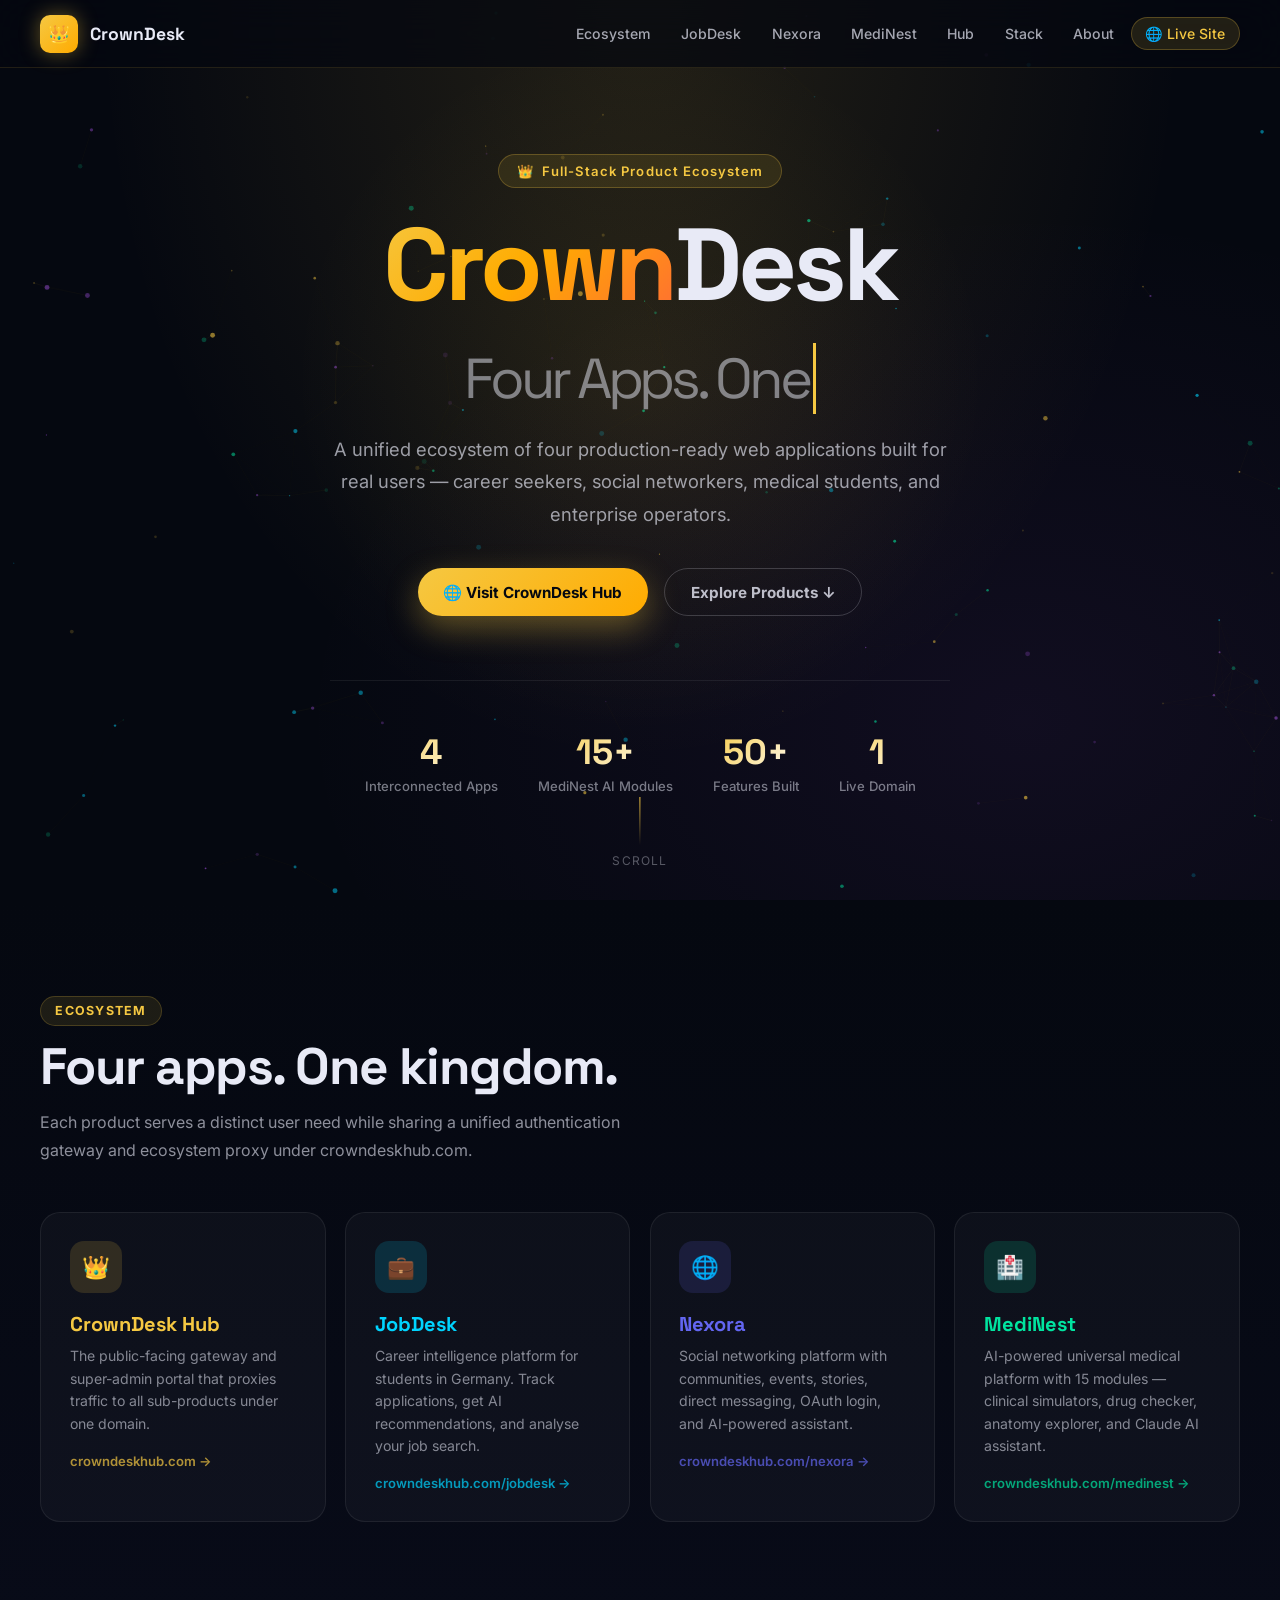
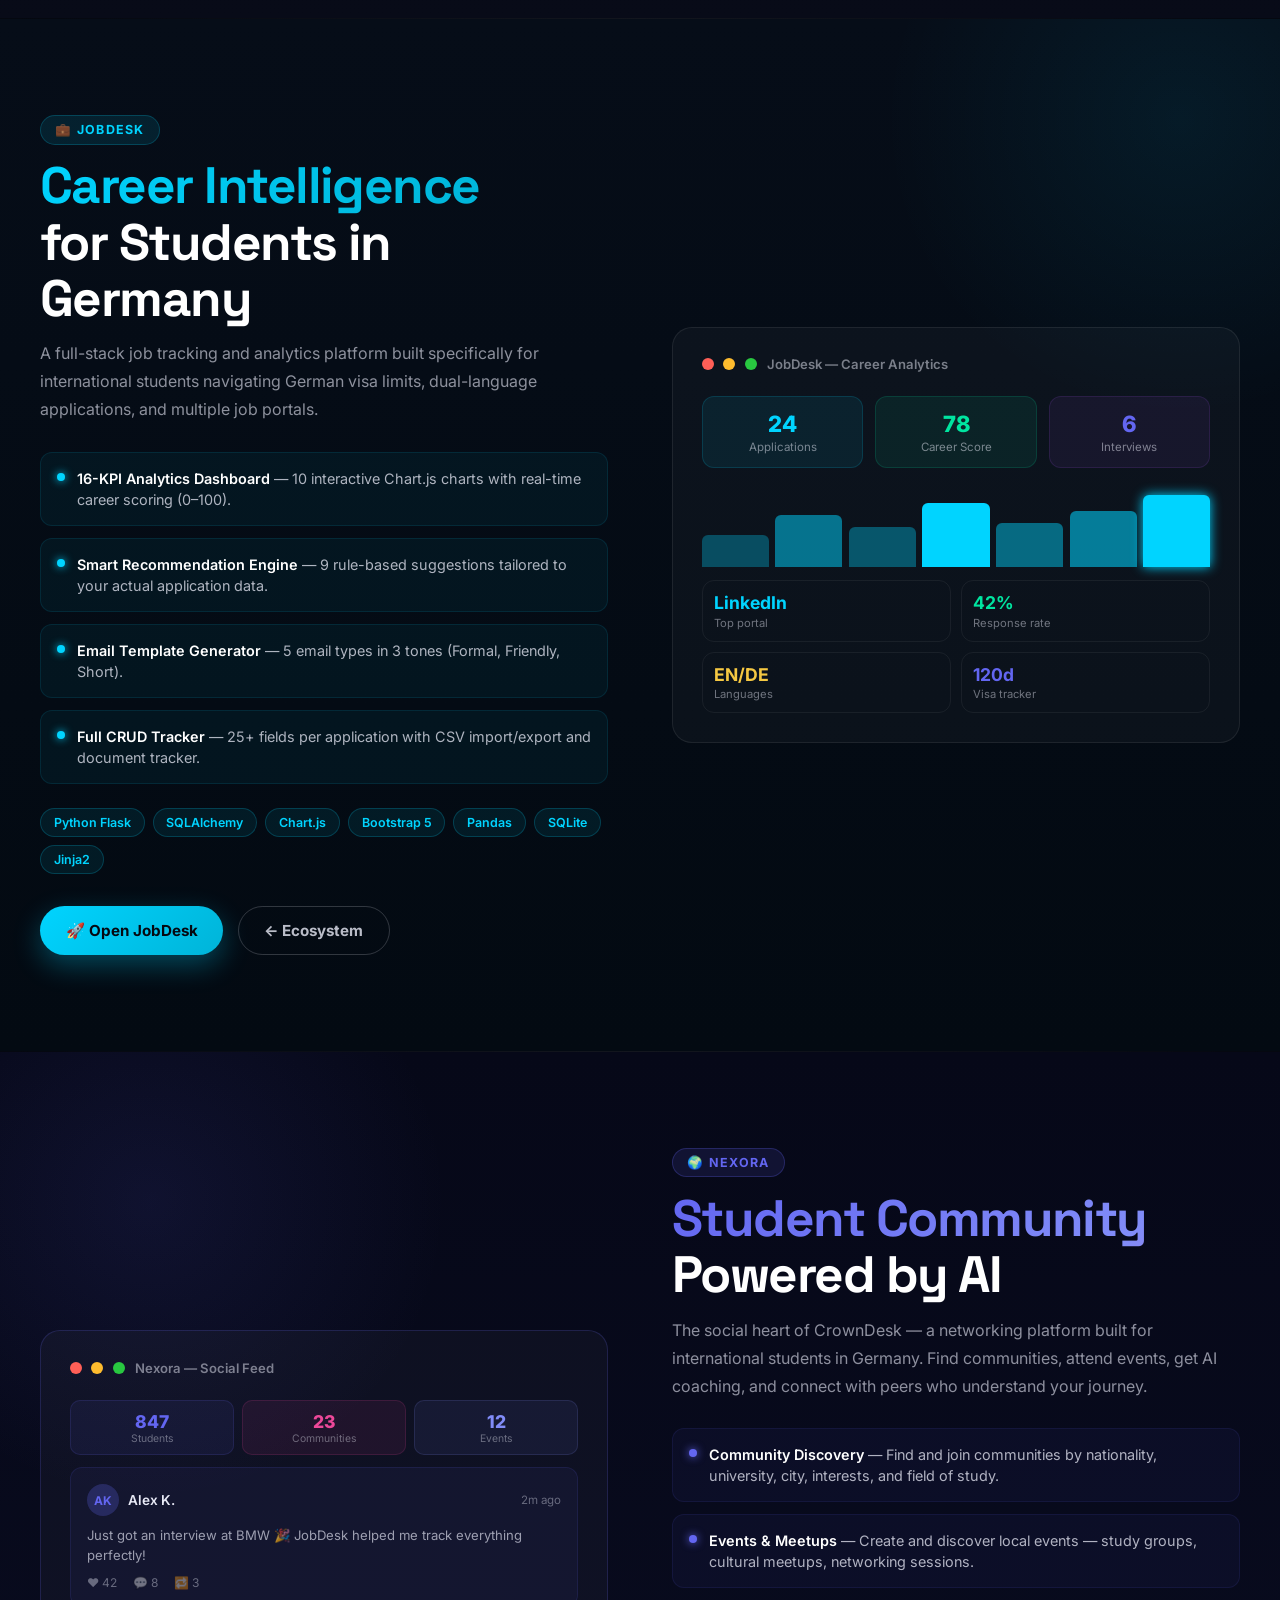
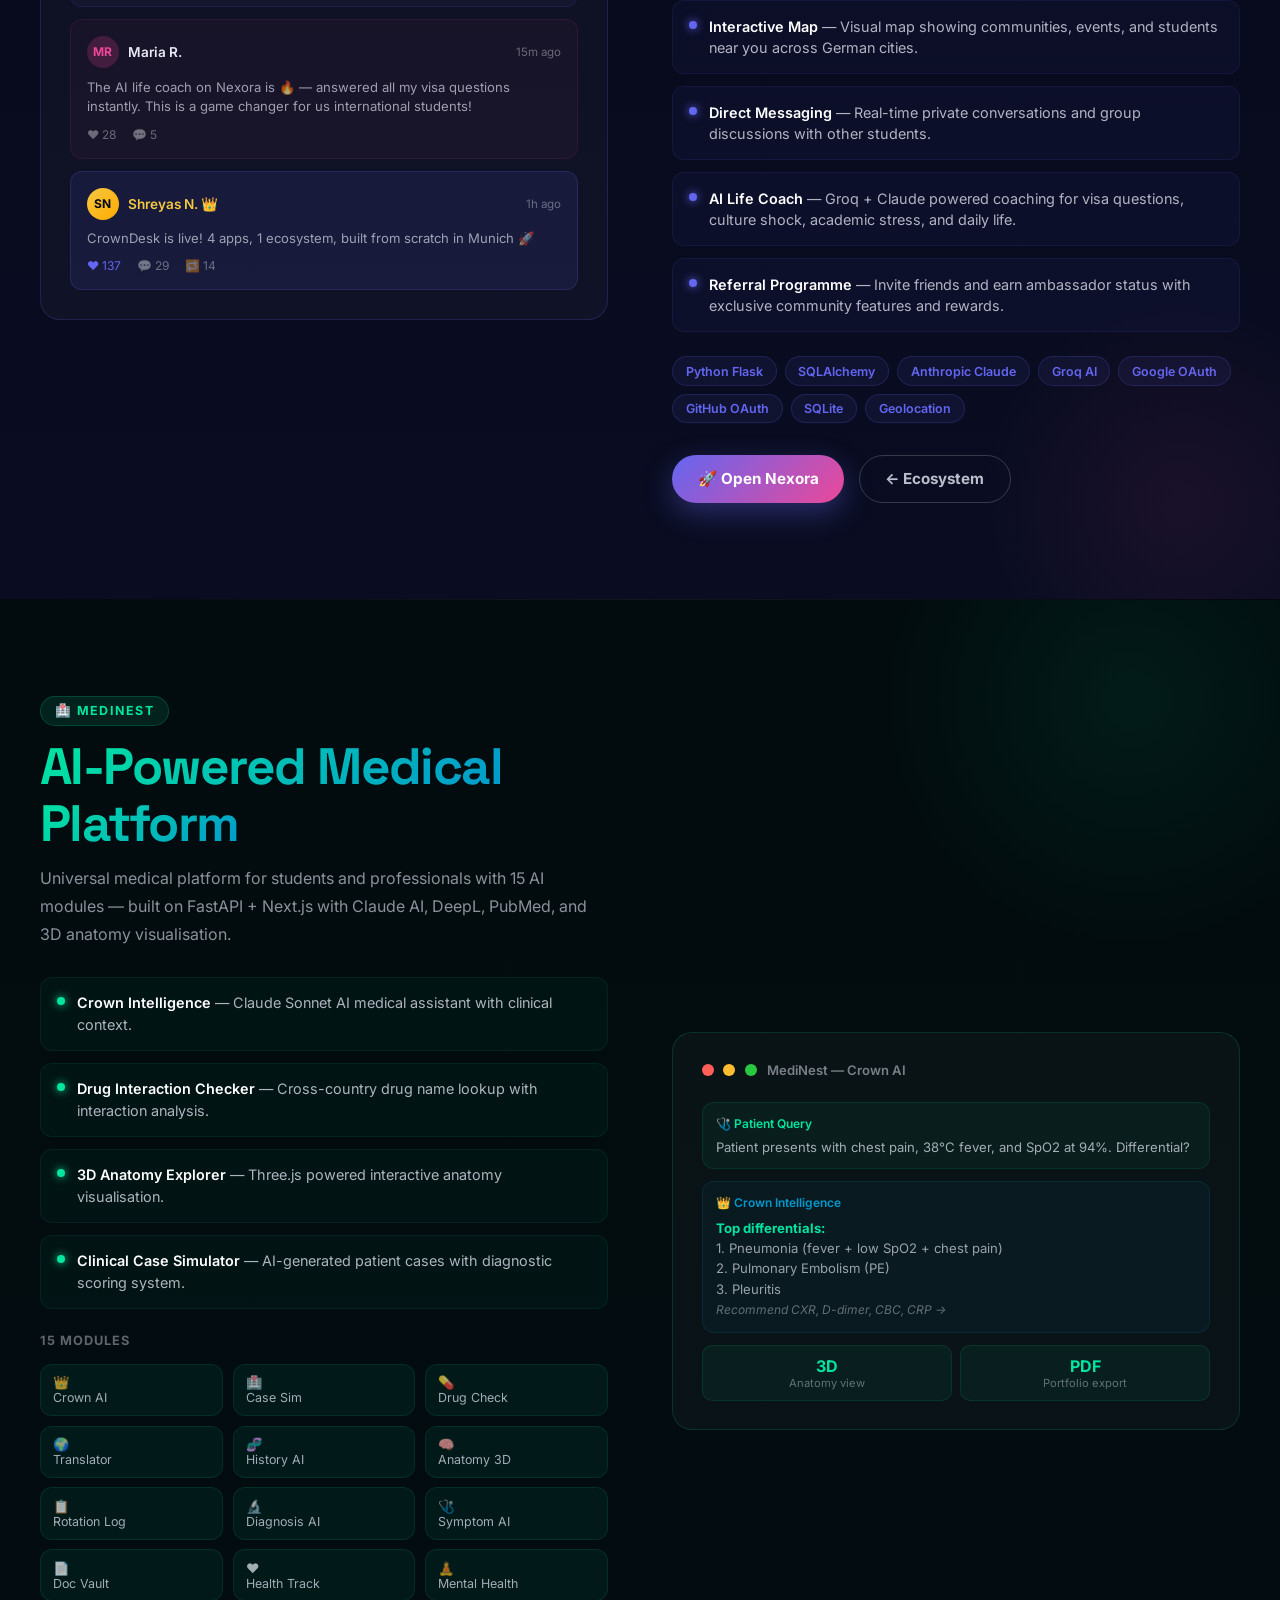
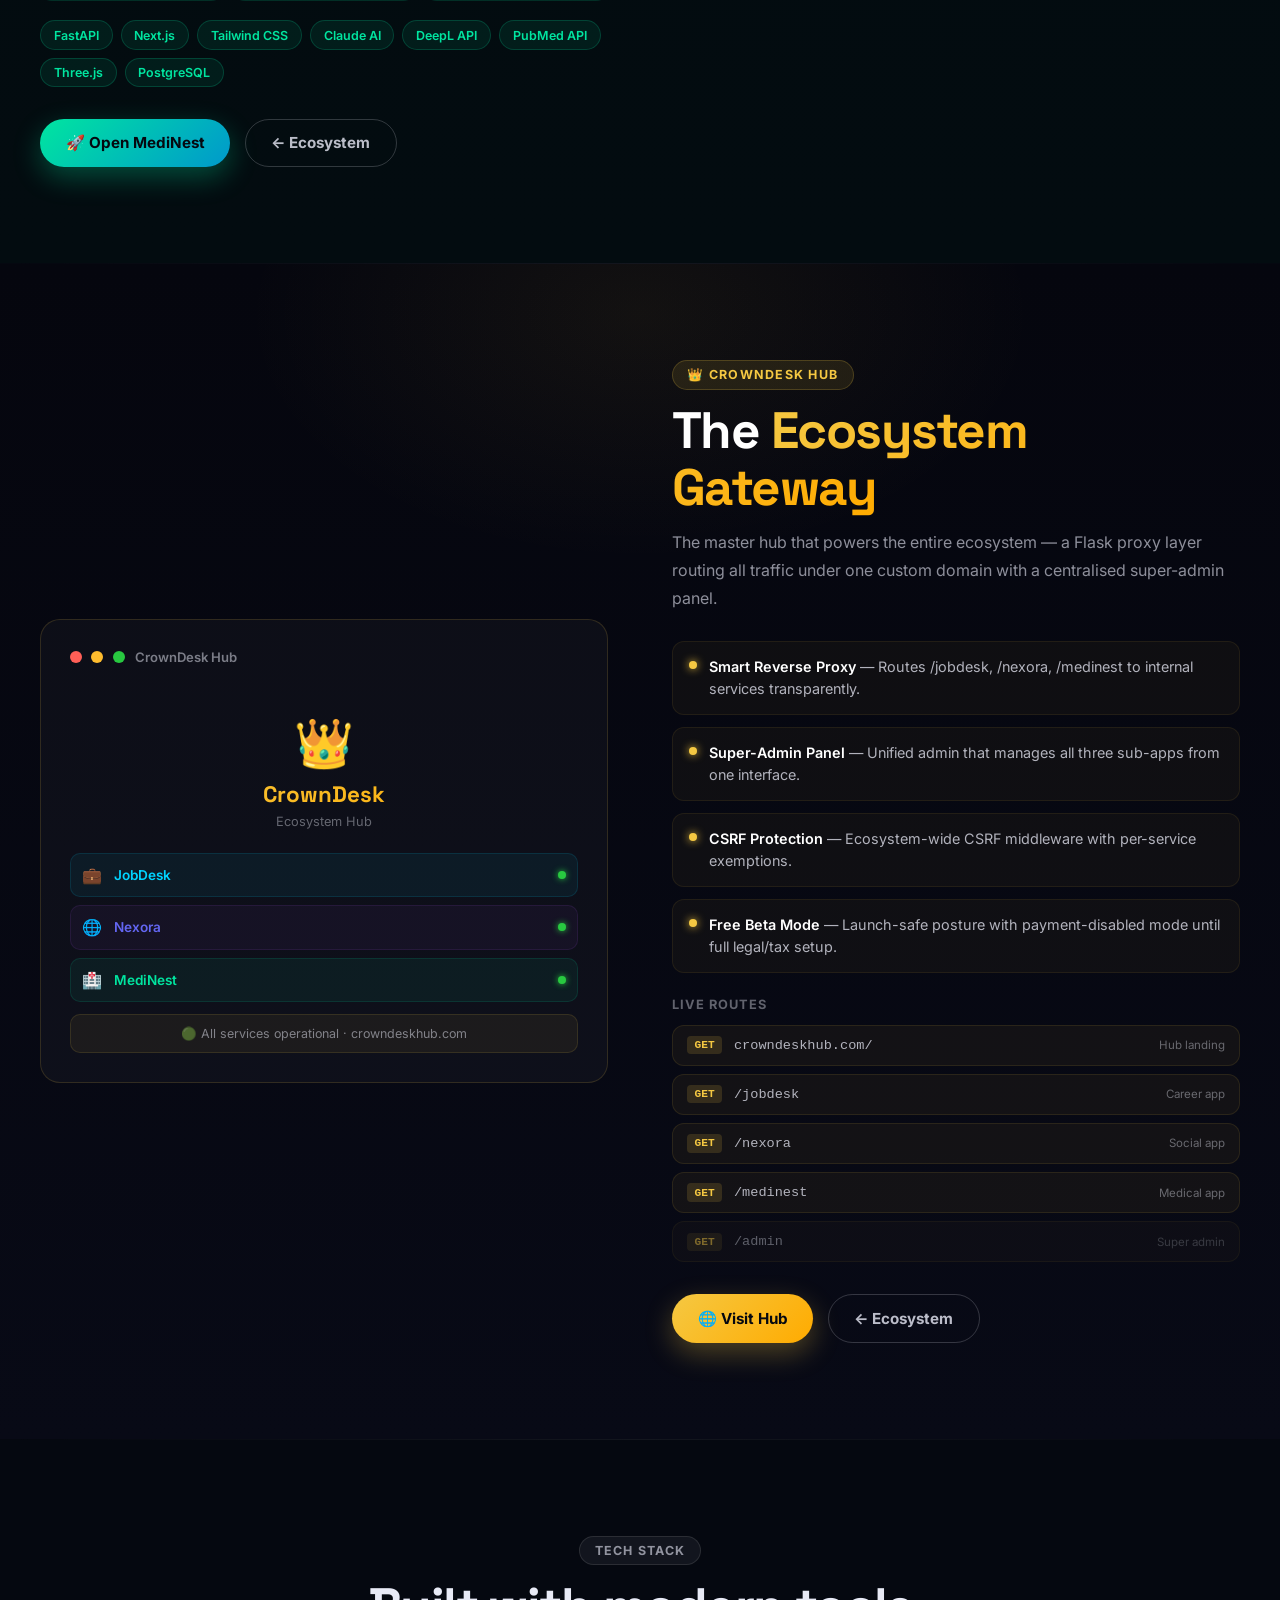
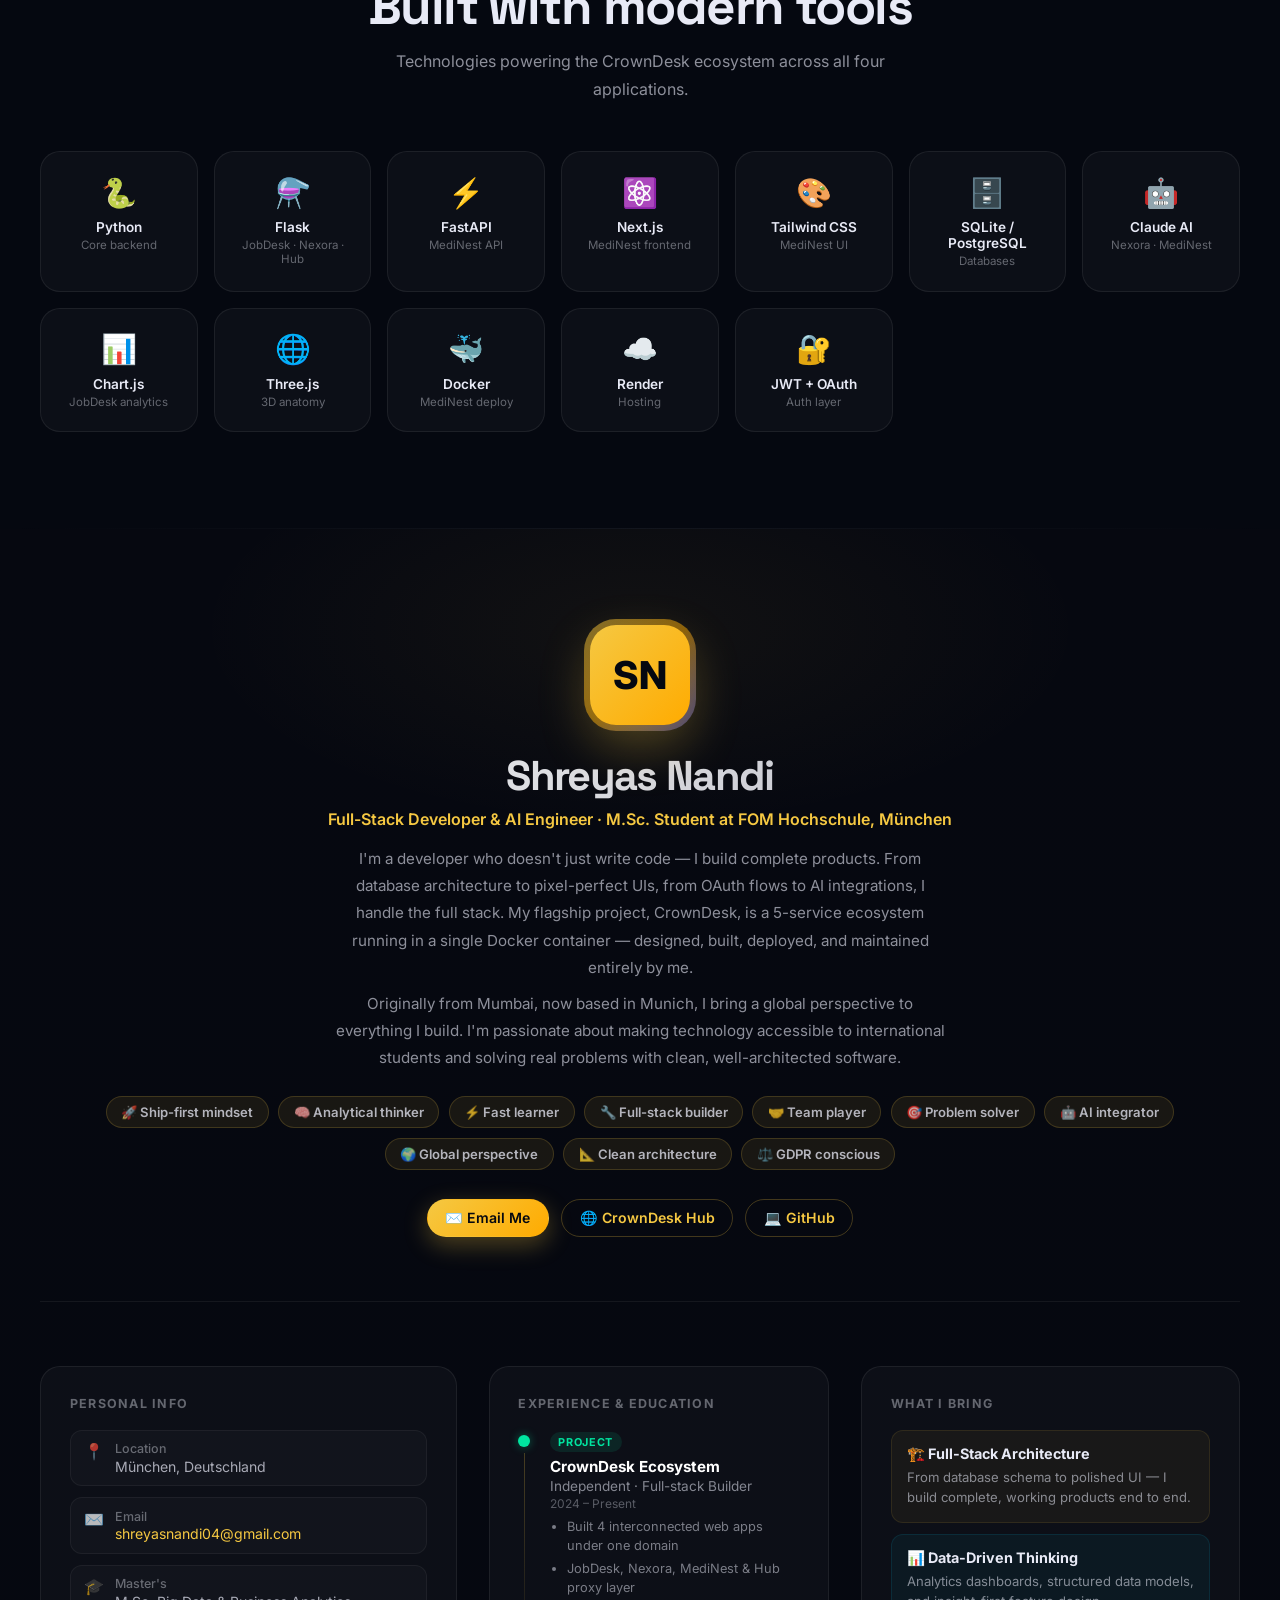
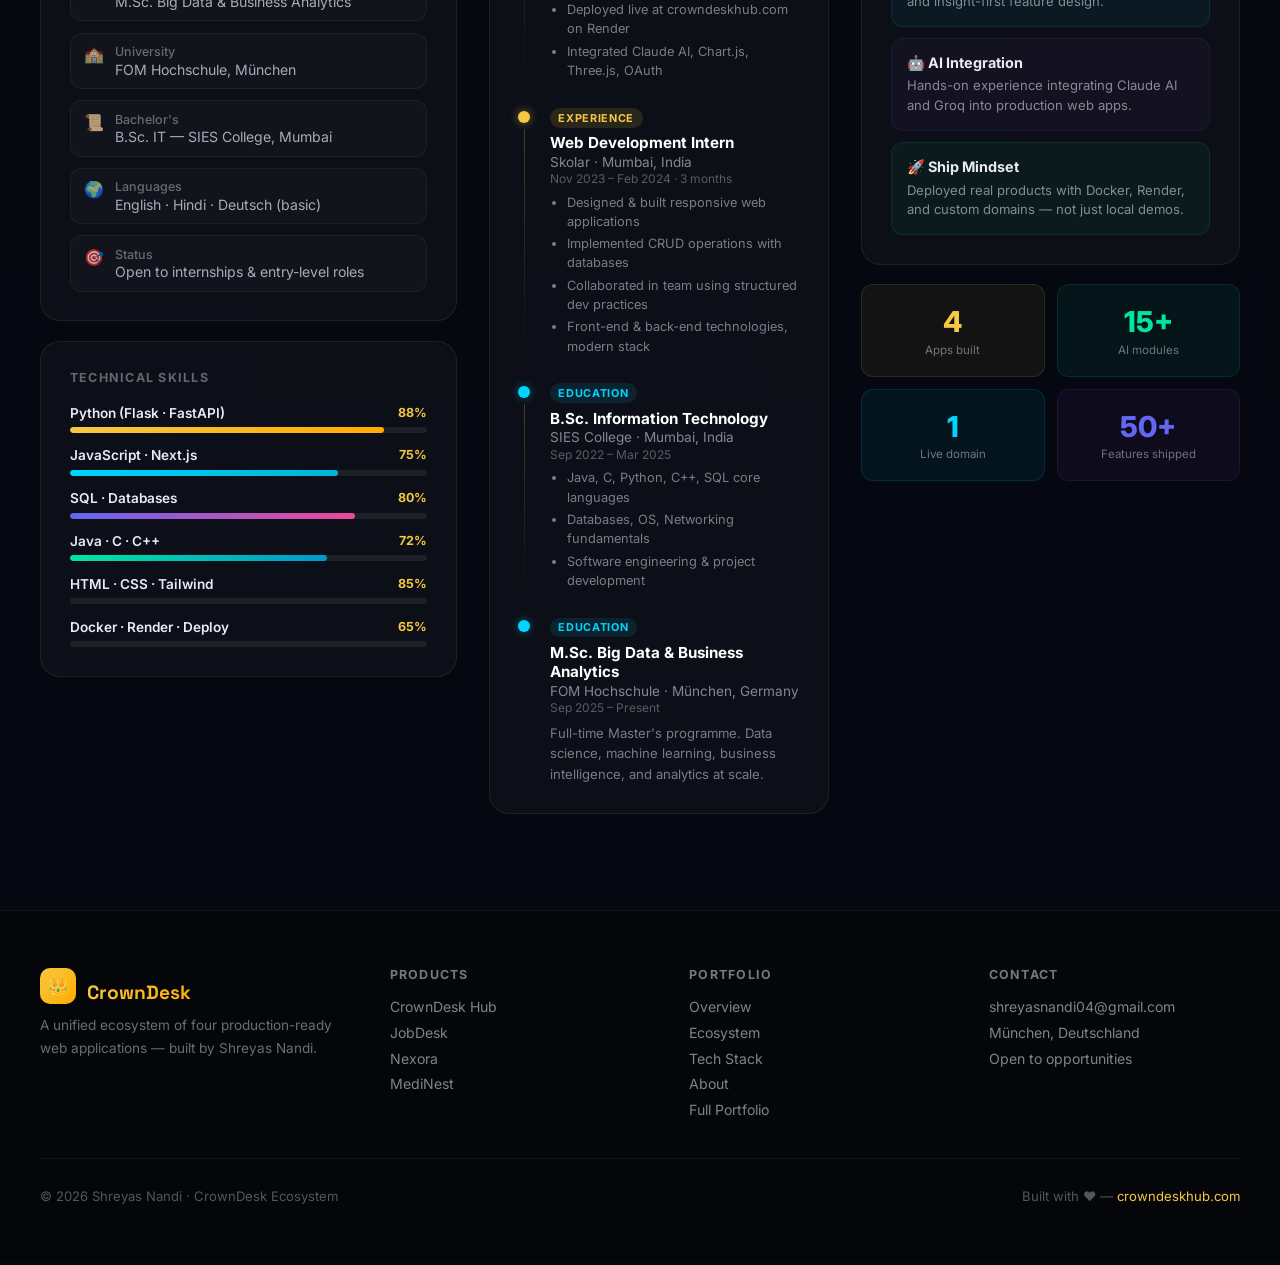
==== commit 6b828678: "Update education: FOM Hochschule M.Sc. Big Data & Business Analytics" ====
--- a/index.html
+++ b/index.html
@@ -1541,7 +1541,7 @@
         <div class="about-avatar">SN</div>
       </div>
       <div class="about-name">Shreyas Nandi</div>
-      <div class="about-role">Full-Stack Developer &amp; AI Engineer · Munich, Germany</div>
+      <div class="about-role">Full-Stack Developer &amp; AI Engineer · M.Sc. Student at FOM Hochschule, München</div>
       <p class="about-bio">I'm a developer who doesn't just write code — I build complete products. From database architecture to pixel-perfect UIs, from OAuth flows to AI integrations, I handle the full stack. My flagship project, CrownDesk, is a 5-service ecosystem running in a single Docker container — designed, built, deployed, and maintained entirely by me.</p>
       <p class="about-bio" style="margin-top:0.5rem">Originally from Mumbai, now based in Munich, I bring a global perspective to everything I build. I'm passionate about making technology accessible to international students and solving real problems with clean, well-architected software.</p>
       <div class="about-traits">
@@ -1581,11 +1581,15 @@
             </div>
             <div class="about-fact">
               <span class="about-fact-icon">🎓</span>
-              <div><strong>Degree</strong>B.Sc. Information Technology</div>
+              <div><strong>Master's</strong>M.Sc. Big Data &amp; Business Analytics</div>
             </div>
             <div class="about-fact">
               <span class="about-fact-icon">🏫</span>
-              <div><strong>University</strong>SIES College, Mumbai</div>
+              <div><strong>University</strong>FOM Hochschule, München</div>
+            </div>
+            <div class="about-fact">
+              <span class="about-fact-icon">📜</span>
+              <div><strong>Bachelor's</strong>B.Sc. IT — SIES College, Mumbai</div>
             </div>
             <div class="about-fact">
               <span class="about-fact-icon">🌍</span>
@@ -1682,10 +1686,10 @@
               <div class="timeline-left"><div class="timeline-dot edu"></div></div>
               <div class="timeline-content">
                 <span class="timeline-badge badge-edu">Education</span>
-                <div class="timeline-role">Bachelor of Technology</div>
-                <div class="timeline-company">Warner &amp; Spencer University</div>
-                <div class="timeline-period">2018 – 2020</div>
-                <div class="timeline-note">Engineering foundations, analytical thinking, technical problem solving.</div>
+                <div class="timeline-role">M.Sc. Big Data &amp; Business Analytics</div>
+                <div class="timeline-company">FOM Hochschule · München, Germany</div>
+                <div class="timeline-period">Sep 2025 – Present</div>
+                <div class="timeline-note">Full-time Master's programme. Data science, machine learning, business intelligence, and analytics at scale.</div>
               </div>
             </div>
           </div>
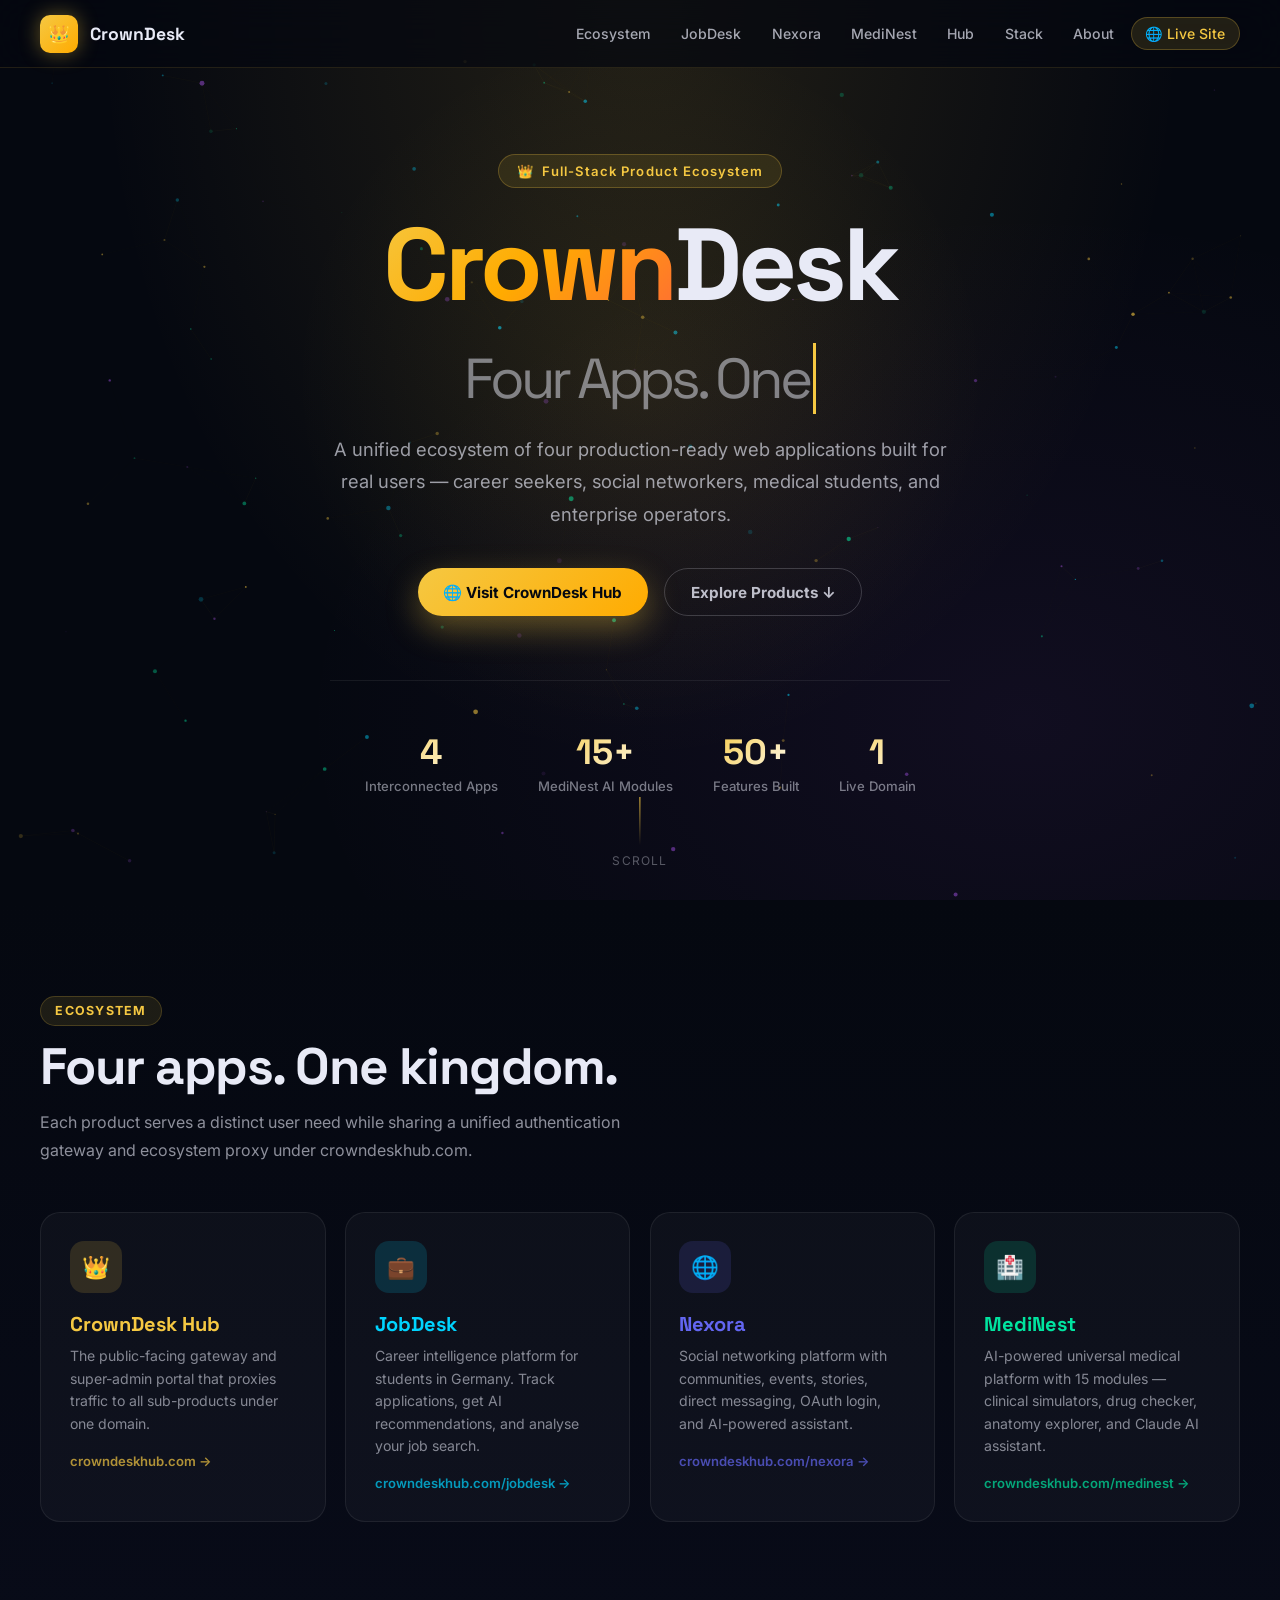
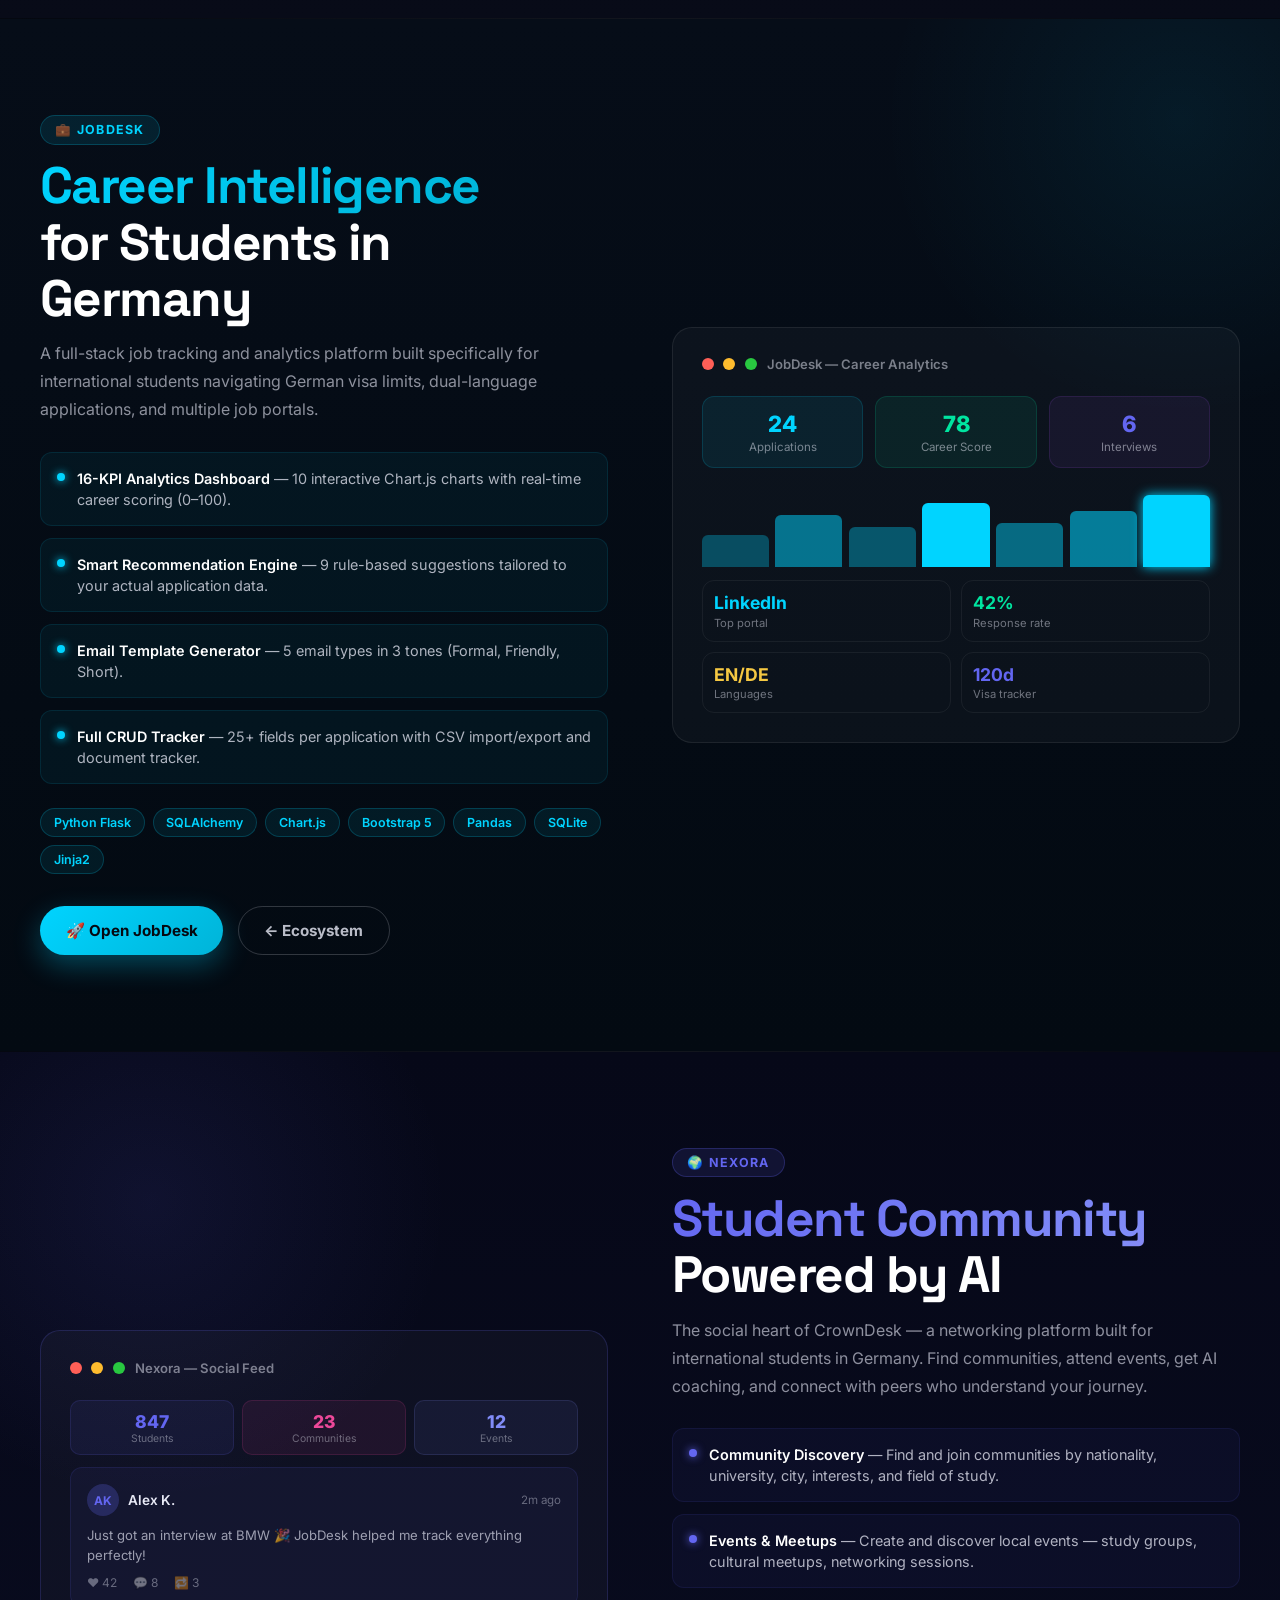
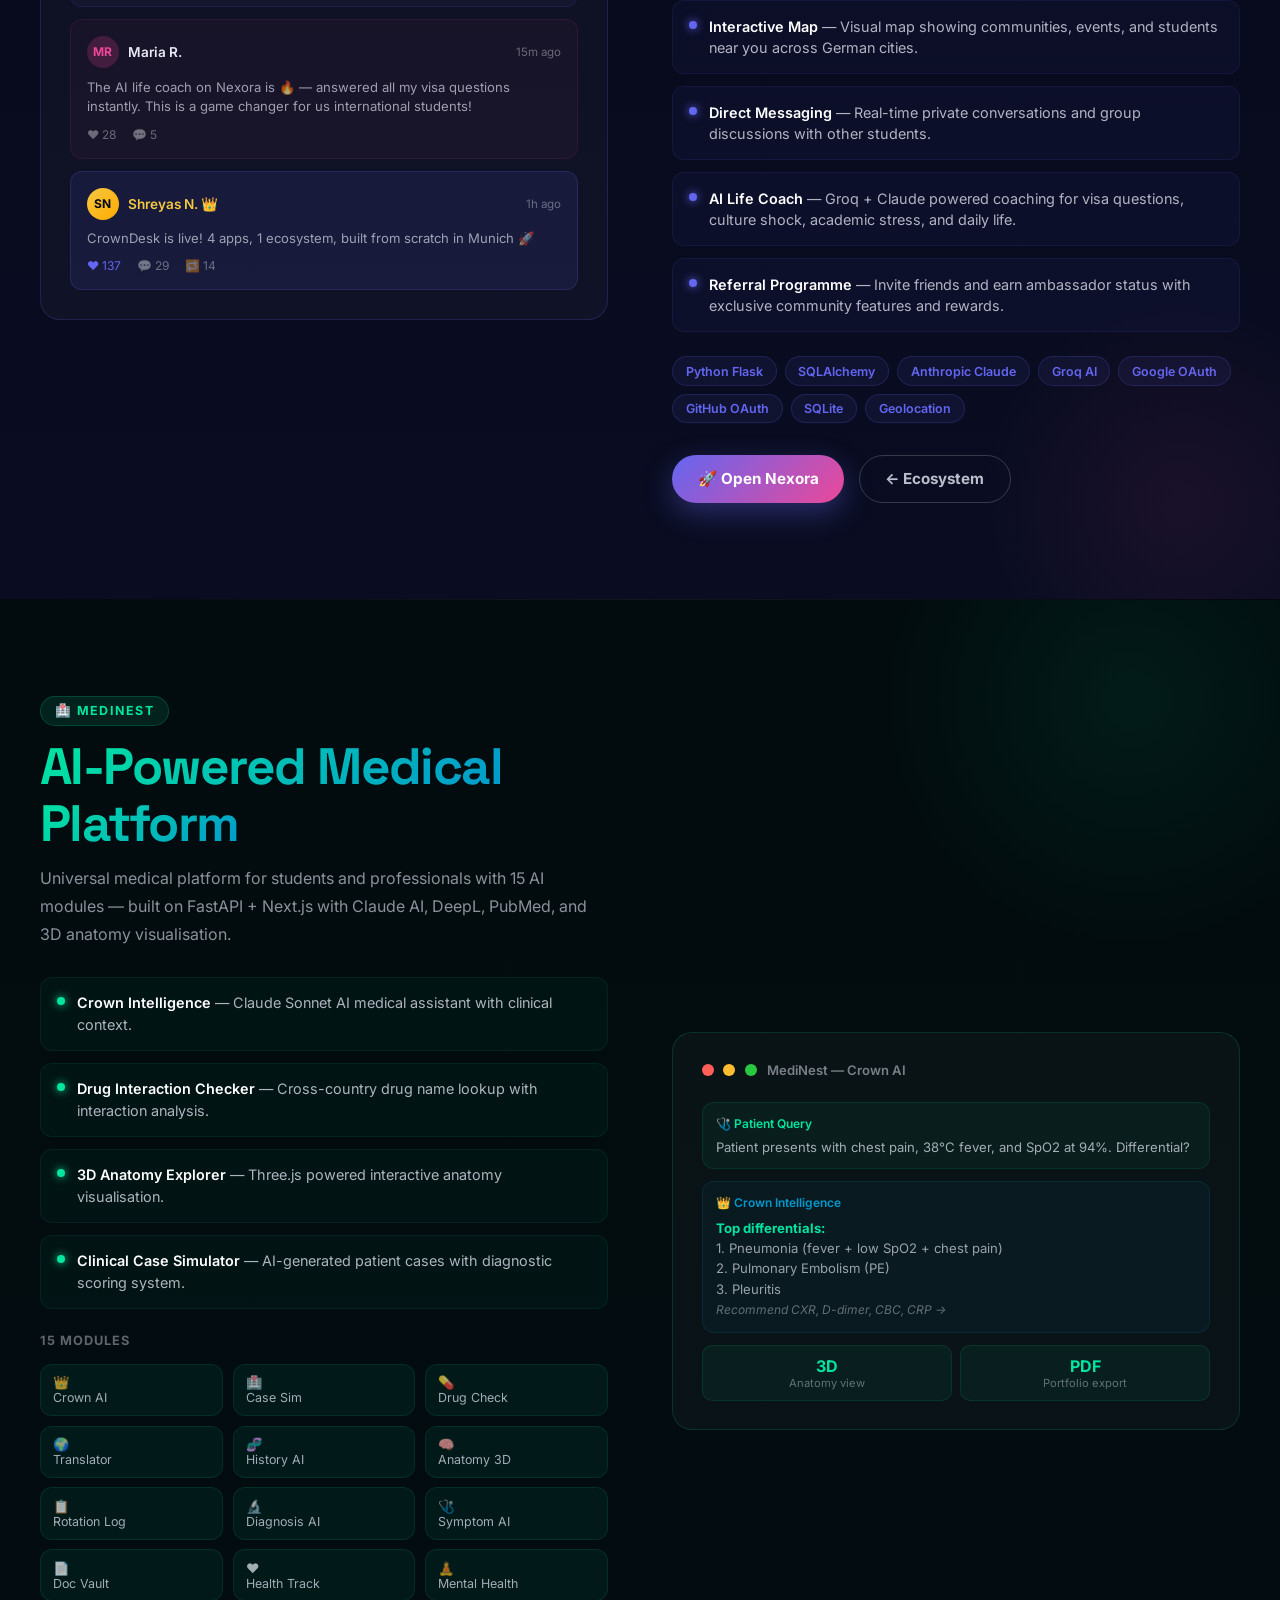
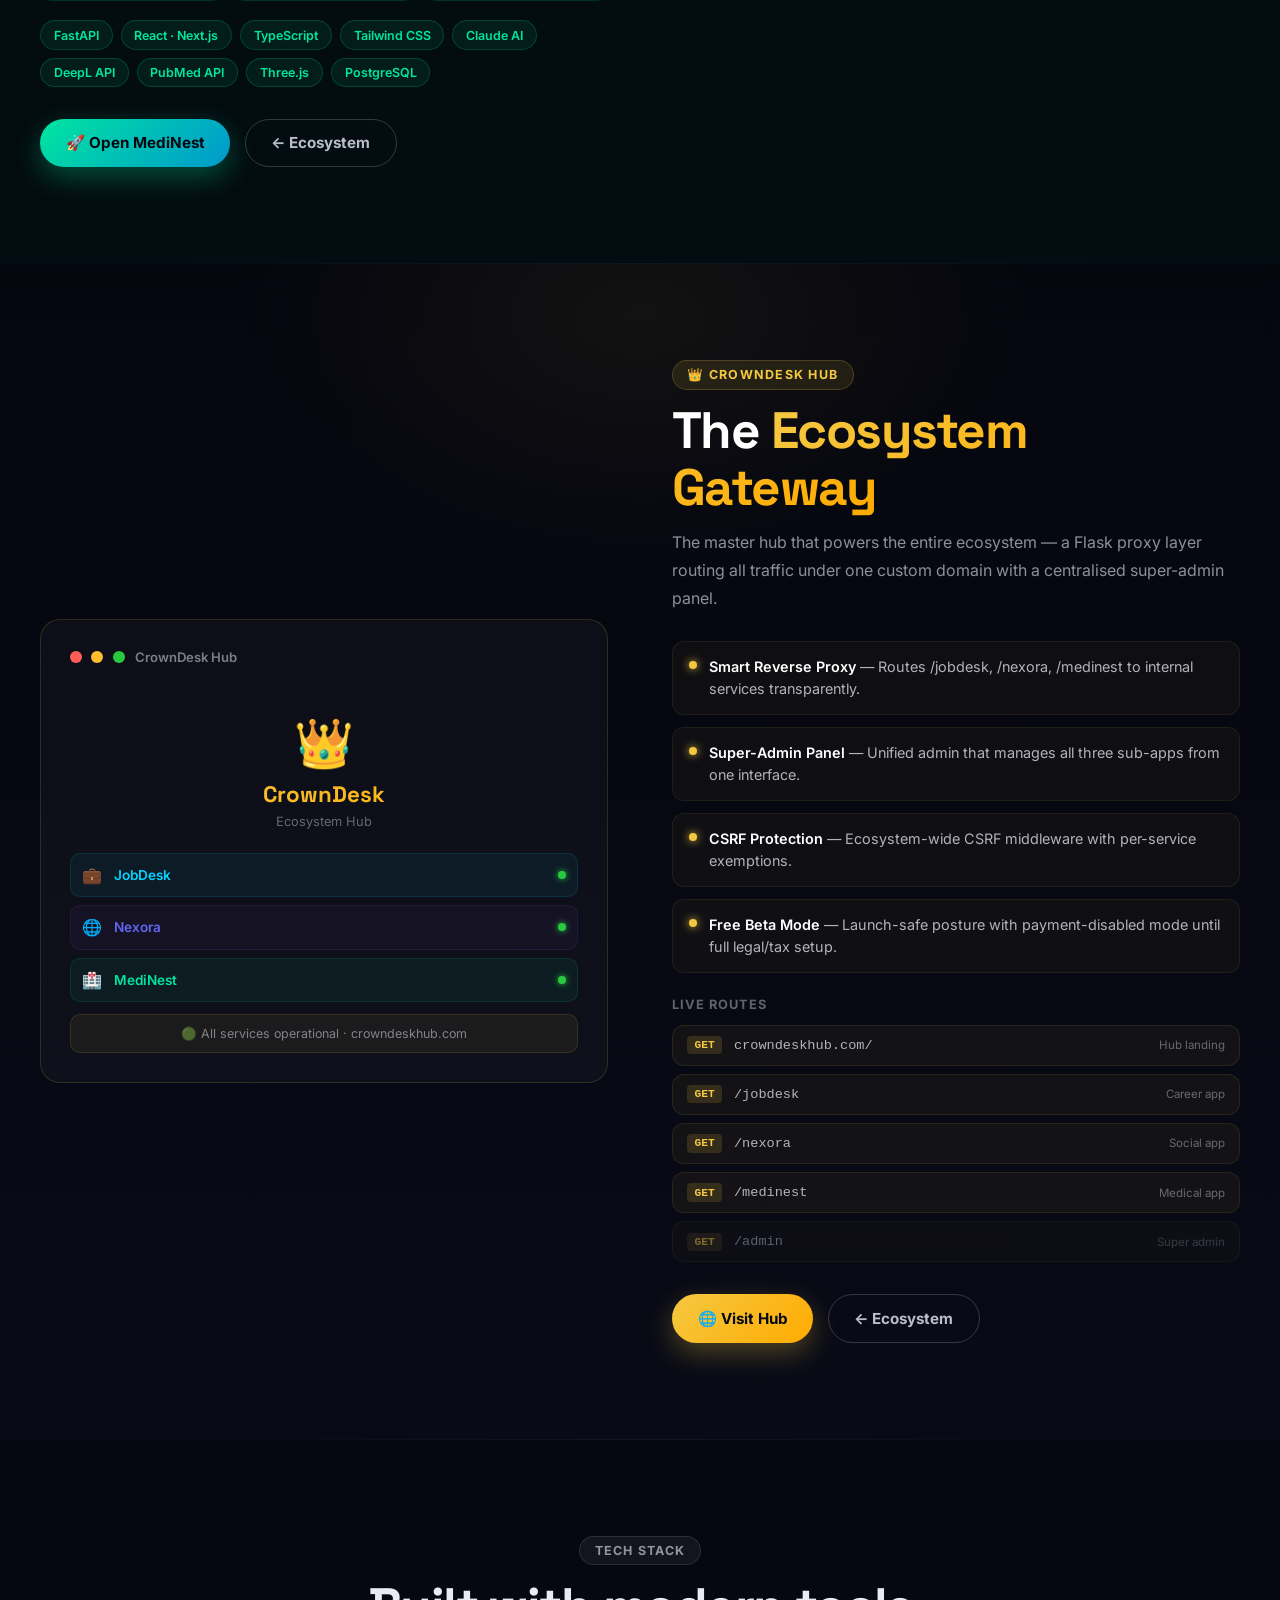
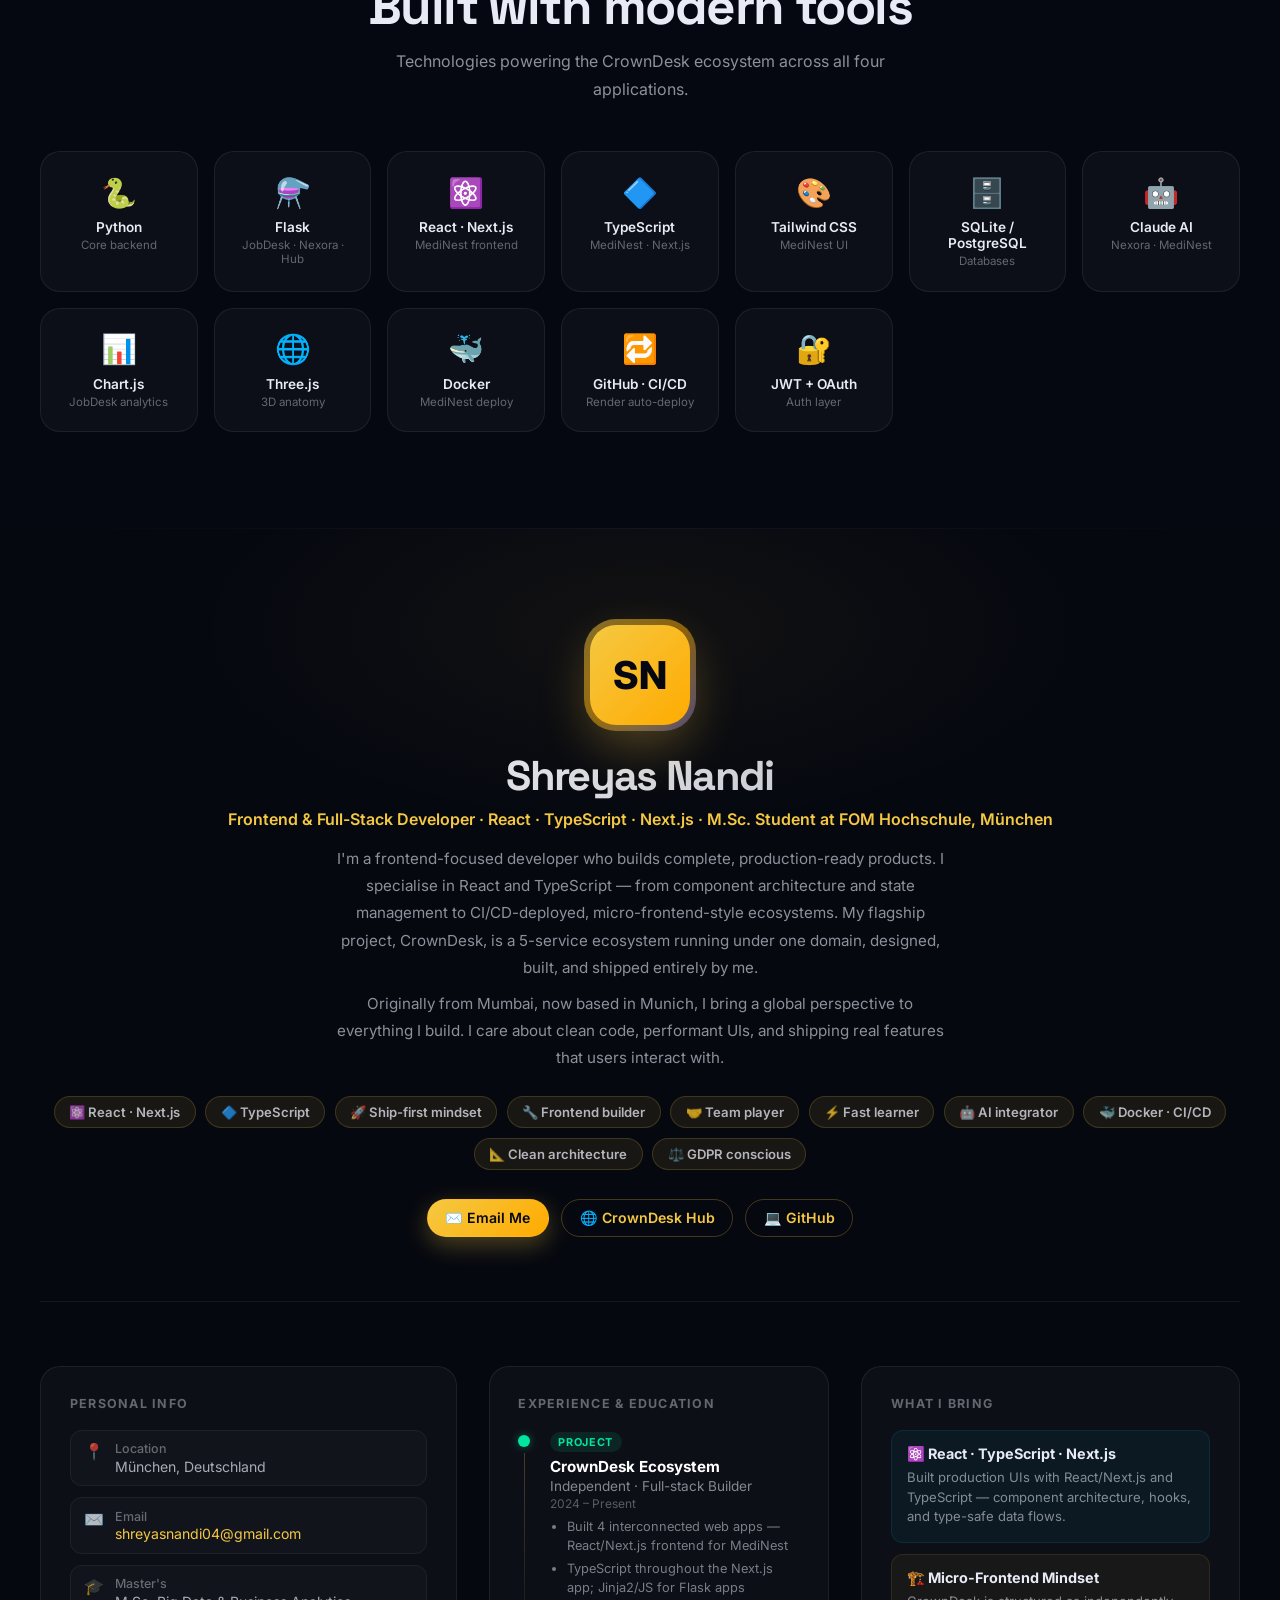
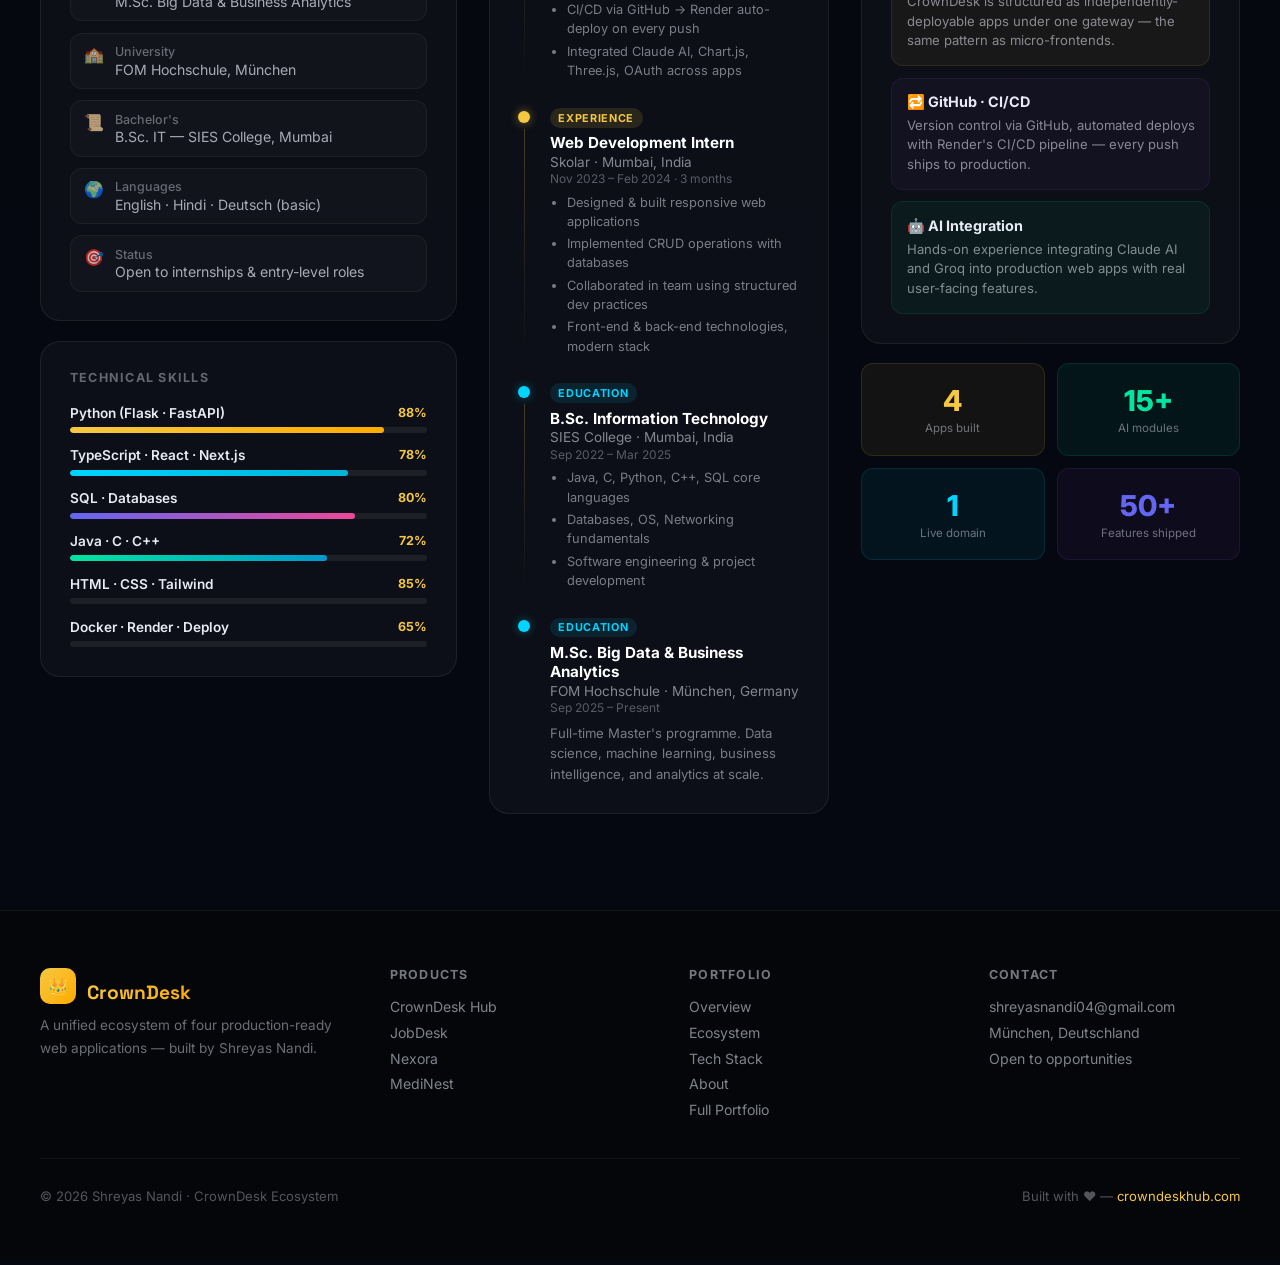
==== commit f347a55a: "Optimise portfolio for frontend engineering roles (SIXT) - Highlight TypeScript, React/Next.js, GitH" ====
--- a/index.html
+++ b/index.html
@@ -1018,19 +1018,19 @@
     </div>
     <div class="hero-stats">
       <div class="hero-stat">
-        <div class="hero-stat-num"><span class="counter-val" data-target="4">0</span></div>
+        <div class="hero-stat-num"><span class="counter-val" data-target="4">4</span></div>
         <div class="hero-stat-label">Interconnected Apps</div>
       </div>
       <div class="hero-stat">
-        <div class="hero-stat-num"><span class="counter-val" data-target="15">0</span>+</div>
+        <div class="hero-stat-num"><span class="counter-val" data-target="15">15</span>+</div>
         <div class="hero-stat-label">MediNest AI Modules</div>
       </div>
       <div class="hero-stat">
-        <div class="hero-stat-num"><span class="counter-val" data-target="50">0</span>+</div>
+        <div class="hero-stat-num"><span class="counter-val" data-target="50">50</span>+</div>
         <div class="hero-stat-label">Features Built</div>
       </div>
       <div class="hero-stat">
-        <div class="hero-stat-num"><span class="counter-val" data-target="1">0</span></div>
+        <div class="hero-stat-num"><span class="counter-val" data-target="1">1</span></div>
         <div class="hero-stat-label">Live Domain</div>
       </div>
     </div>
@@ -1348,7 +1348,8 @@
         </div>
         <div class="tech-chips" style="margin-top:1.2rem">
           <span class="tech-chip chip-mn">FastAPI</span>
-          <span class="tech-chip chip-mn">Next.js</span>
+          <span class="tech-chip chip-mn">React · Next.js</span>
+          <span class="tech-chip chip-mn">TypeScript</span>
           <span class="tech-chip chip-mn">Tailwind CSS</span>
           <span class="tech-chip chip-mn">Claude AI</span>
           <span class="tech-chip chip-mn">DeepL API</span>
@@ -1514,15 +1515,15 @@
     <div class="stack-grid">
       <div class="stack-card reveal delay-1"><div class="stack-icon">🐍</div><div class="stack-name">Python</div><div class="stack-sub">Core backend</div></div>
       <div class="stack-card reveal delay-1"><div class="stack-icon">⚗️</div><div class="stack-name">Flask</div><div class="stack-sub">JobDesk · Nexora · Hub</div></div>
-      <div class="stack-card reveal delay-2"><div class="stack-icon">⚡</div><div class="stack-name">FastAPI</div><div class="stack-sub">MediNest API</div></div>
-      <div class="stack-card reveal delay-2"><div class="stack-icon">⚛️</div><div class="stack-name">Next.js</div><div class="stack-sub">MediNest frontend</div></div>
+      <div class="stack-card reveal delay-2"><div class="stack-icon">⚛️</div><div class="stack-name">React · Next.js</div><div class="stack-sub">MediNest frontend</div></div>
+      <div class="stack-card reveal delay-2"><div class="stack-icon">🔷</div><div class="stack-name">TypeScript</div><div class="stack-sub">MediNest · Next.js</div></div>
       <div class="stack-card reveal delay-3"><div class="stack-icon">🎨</div><div class="stack-name">Tailwind CSS</div><div class="stack-sub">MediNest UI</div></div>
       <div class="stack-card reveal delay-3"><div class="stack-icon">🗄️</div><div class="stack-name">SQLite / PostgreSQL</div><div class="stack-sub">Databases</div></div>
       <div class="stack-card reveal delay-4"><div class="stack-icon">🤖</div><div class="stack-name">Claude AI</div><div class="stack-sub">Nexora · MediNest</div></div>
       <div class="stack-card reveal delay-4"><div class="stack-icon">📊</div><div class="stack-name">Chart.js</div><div class="stack-sub">JobDesk analytics</div></div>
       <div class="stack-card reveal delay-5"><div class="stack-icon">🌐</div><div class="stack-name">Three.js</div><div class="stack-sub">3D anatomy</div></div>
       <div class="stack-card reveal delay-5"><div class="stack-icon">🐳</div><div class="stack-name">Docker</div><div class="stack-sub">MediNest deploy</div></div>
-      <div class="stack-card reveal delay-1"><div class="stack-icon">☁️</div><div class="stack-name">Render</div><div class="stack-sub">Hosting</div></div>
+      <div class="stack-card reveal delay-1"><div class="stack-icon">🔁</div><div class="stack-name">GitHub · CI/CD</div><div class="stack-sub">Render auto-deploy</div></div>
       <div class="stack-card reveal delay-2"><div class="stack-icon">🔐</div><div class="stack-name">JWT + OAuth</div><div class="stack-sub">Auth layer</div></div>
     </div>
   </div>
@@ -1541,18 +1542,18 @@
         <div class="about-avatar">SN</div>
       </div>
       <div class="about-name">Shreyas Nandi</div>
-      <div class="about-role">Full-Stack Developer &amp; AI Engineer · M.Sc. Student at FOM Hochschule, München</div>
-      <p class="about-bio">I'm a developer who doesn't just write code — I build complete products. From database architecture to pixel-perfect UIs, from OAuth flows to AI integrations, I handle the full stack. My flagship project, CrownDesk, is a 5-service ecosystem running in a single Docker container — designed, built, deployed, and maintained entirely by me.</p>
-      <p class="about-bio" style="margin-top:0.5rem">Originally from Mumbai, now based in Munich, I bring a global perspective to everything I build. I'm passionate about making technology accessible to international students and solving real problems with clean, well-architected software.</p>
+      <div class="about-role">Frontend &amp; Full-Stack Developer · React · TypeScript · Next.js · M.Sc. Student at FOM Hochschule, München</div>
+      <p class="about-bio">I'm a frontend-focused developer who builds complete, production-ready products. I specialise in React and TypeScript — from component architecture and state management to CI/CD-deployed, micro-frontend-style ecosystems. My flagship project, CrownDesk, is a 5-service ecosystem running under one domain, designed, built, and shipped entirely by me.</p>
+      <p class="about-bio" style="margin-top:0.5rem">Originally from Mumbai, now based in Munich, I bring a global perspective to everything I build. I care about clean code, performant UIs, and shipping real features that users interact with.</p>
       <div class="about-traits">
+        <span class="about-trait">⚛️ React · Next.js</span>
+        <span class="about-trait">🔷 TypeScript</span>
         <span class="about-trait">🚀 Ship-first mindset</span>
-        <span class="about-trait">🧠 Analytical thinker</span>
+        <span class="about-trait">🔧 Frontend builder</span>
+        <span class="about-trait">🤝 Team player</span>
         <span class="about-trait">⚡ Fast learner</span>
-        <span class="about-trait">🔧 Full-stack builder</span>
-        <span class="about-trait">🤝 Team player</span>
-        <span class="about-trait">🎯 Problem solver</span>
         <span class="about-trait">🤖 AI integrator</span>
-        <span class="about-trait">🌍 Global perspective</span>
+        <span class="about-trait">🐳 Docker · CI/CD</span>
         <span class="about-trait">📐 Clean architecture</span>
         <span class="about-trait">⚖️ GDPR conscious</span>
       </div>
@@ -1610,8 +1611,8 @@
               <div class="skill-bar-track"><div class="skill-bar-fill" data-width="88" style="background:linear-gradient(90deg,var(--gold),#ffab00)"></div></div>
             </div>
             <div class="skill-bar-item">
-              <div class="skill-bar-header"><span class="skill-bar-name">JavaScript · Next.js</span><span class="skill-bar-pct">75%</span></div>
-              <div class="skill-bar-track"><div class="skill-bar-fill" data-width="75" style="background:linear-gradient(90deg,var(--jd-cyan),var(--jd-teal))"></div></div>
+              <div class="skill-bar-header"><span class="skill-bar-name">TypeScript · React · Next.js</span><span class="skill-bar-pct">78%</span></div>
+              <div class="skill-bar-track"><div class="skill-bar-fill" data-width="78" style="background:linear-gradient(90deg,var(--jd-cyan),var(--jd-teal))"></div></div>
             </div>
             <div class="skill-bar-item">
               <div class="skill-bar-header"><span class="skill-bar-name">SQL · Databases</span><span class="skill-bar-pct">80%</span></div>
@@ -1646,10 +1647,10 @@
                 <div class="timeline-company">Independent · Full-stack Builder</div>
                 <div class="timeline-period">2024 – Present</div>
                 <ul class="timeline-bullets">
-                  <li>Built 4 interconnected web apps under one domain</li>
-                  <li>JobDesk, Nexora, MediNest &amp; Hub proxy layer</li>
-                  <li>Deployed live at crowndeskhub.com on Render</li>
-                  <li>Integrated Claude AI, Chart.js, Three.js, OAuth</li>
+                  <li>Built 4 interconnected web apps — React/Next.js frontend for MediNest</li>
+                  <li>TypeScript throughout the Next.js app; Jinja2/JS for Flask apps</li>
+                  <li>CI/CD via GitHub → Render auto-deploy on every push</li>
+                  <li>Integrated Claude AI, Chart.js, Three.js, OAuth across apps</li>
                 </ul>
               </div>
             </div>
@@ -1701,21 +1702,21 @@
         <div class="about-card">
           <div class="about-card-title">What I Bring</div>
           <div style="display:grid;gap:0.7rem">
+            <div style="padding:0.9rem;border-radius:var(--radius-sm);background:rgba(0,212,255,0.05);border:1px solid rgba(0,212,255,0.1)">
+              <div style="font-weight:700;font-size:0.9rem;margin-bottom:0.3rem">⚛️ React · TypeScript · Next.js</div>
+              <div style="font-size:0.82rem;color:rgba(232,234,246,0.55);line-height:1.5">Built production UIs with React/Next.js and TypeScript — component architecture, hooks, and type-safe data flows.</div>
+            </div>
             <div style="padding:0.9rem;border-radius:var(--radius-sm);background:rgba(245,200,66,0.05);border:1px solid rgba(245,200,66,0.1)">
-              <div style="font-weight:700;font-size:0.9rem;margin-bottom:0.3rem">🏗️ Full-Stack Architecture</div>
-              <div style="font-size:0.82rem;color:rgba(232,234,246,0.55);line-height:1.5">From database schema to polished UI — I build complete, working products end to end.</div>
-            </div>
-            <div style="padding:0.9rem;border-radius:var(--radius-sm);background:rgba(0,212,255,0.05);border:1px solid rgba(0,212,255,0.1)">
-              <div style="font-weight:700;font-size:0.9rem;margin-bottom:0.3rem">📊 Data-Driven Thinking</div>
-              <div style="font-size:0.82rem;color:rgba(232,234,246,0.55);line-height:1.5">Analytics dashboards, structured data models, and insight-first feature design.</div>
+              <div style="font-weight:700;font-size:0.9rem;margin-bottom:0.3rem">🏗️ Micro-Frontend Mindset</div>
+              <div style="font-size:0.82rem;color:rgba(232,234,246,0.55);line-height:1.5">CrownDesk is structured as independently-deployable apps under one gateway — the same pattern as micro-frontends.</div>
             </div>
             <div style="padding:0.9rem;border-radius:var(--radius-sm);background:rgba(157,78,221,0.05);border:1px solid rgba(157,78,221,0.1)">
+              <div style="font-weight:700;font-size:0.9rem;margin-bottom:0.3rem">🔁 GitHub · CI/CD</div>
+              <div style="font-size:0.82rem;color:rgba(232,234,246,0.55);line-height:1.5">Version control via GitHub, automated deploys with Render's CI/CD pipeline — every push ships to production.</div>
+            </div>
+            <div style="padding:0.9rem;border-radius:var(--radius-sm);background:rgba(0,229,160,0.05);border:1px solid rgba(0,229,160,0.1)">
               <div style="font-weight:700;font-size:0.9rem;margin-bottom:0.3rem">🤖 AI Integration</div>
-              <div style="font-size:0.82rem;color:rgba(232,234,246,0.55);line-height:1.5">Hands-on experience integrating Claude AI and Groq into production web apps.</div>
-            </div>
-            <div style="padding:0.9rem;border-radius:var(--radius-sm);background:rgba(0,229,160,0.05);border:1px solid rgba(0,229,160,0.1)">
-              <div style="font-weight:700;font-size:0.9rem;margin-bottom:0.3rem">🚀 Ship Mindset</div>
-              <div style="font-size:0.82rem;color:rgba(232,234,246,0.55);line-height:1.5">Deployed real products with Docker, Render, and custom domains — not just local demos.</div>
+              <div style="font-size:0.82rem;color:rgba(232,234,246,0.55);line-height:1.5">Hands-on experience integrating Claude AI and Groq into production web apps with real user-facing features.</div>
             </div>
           </div>
         </div>
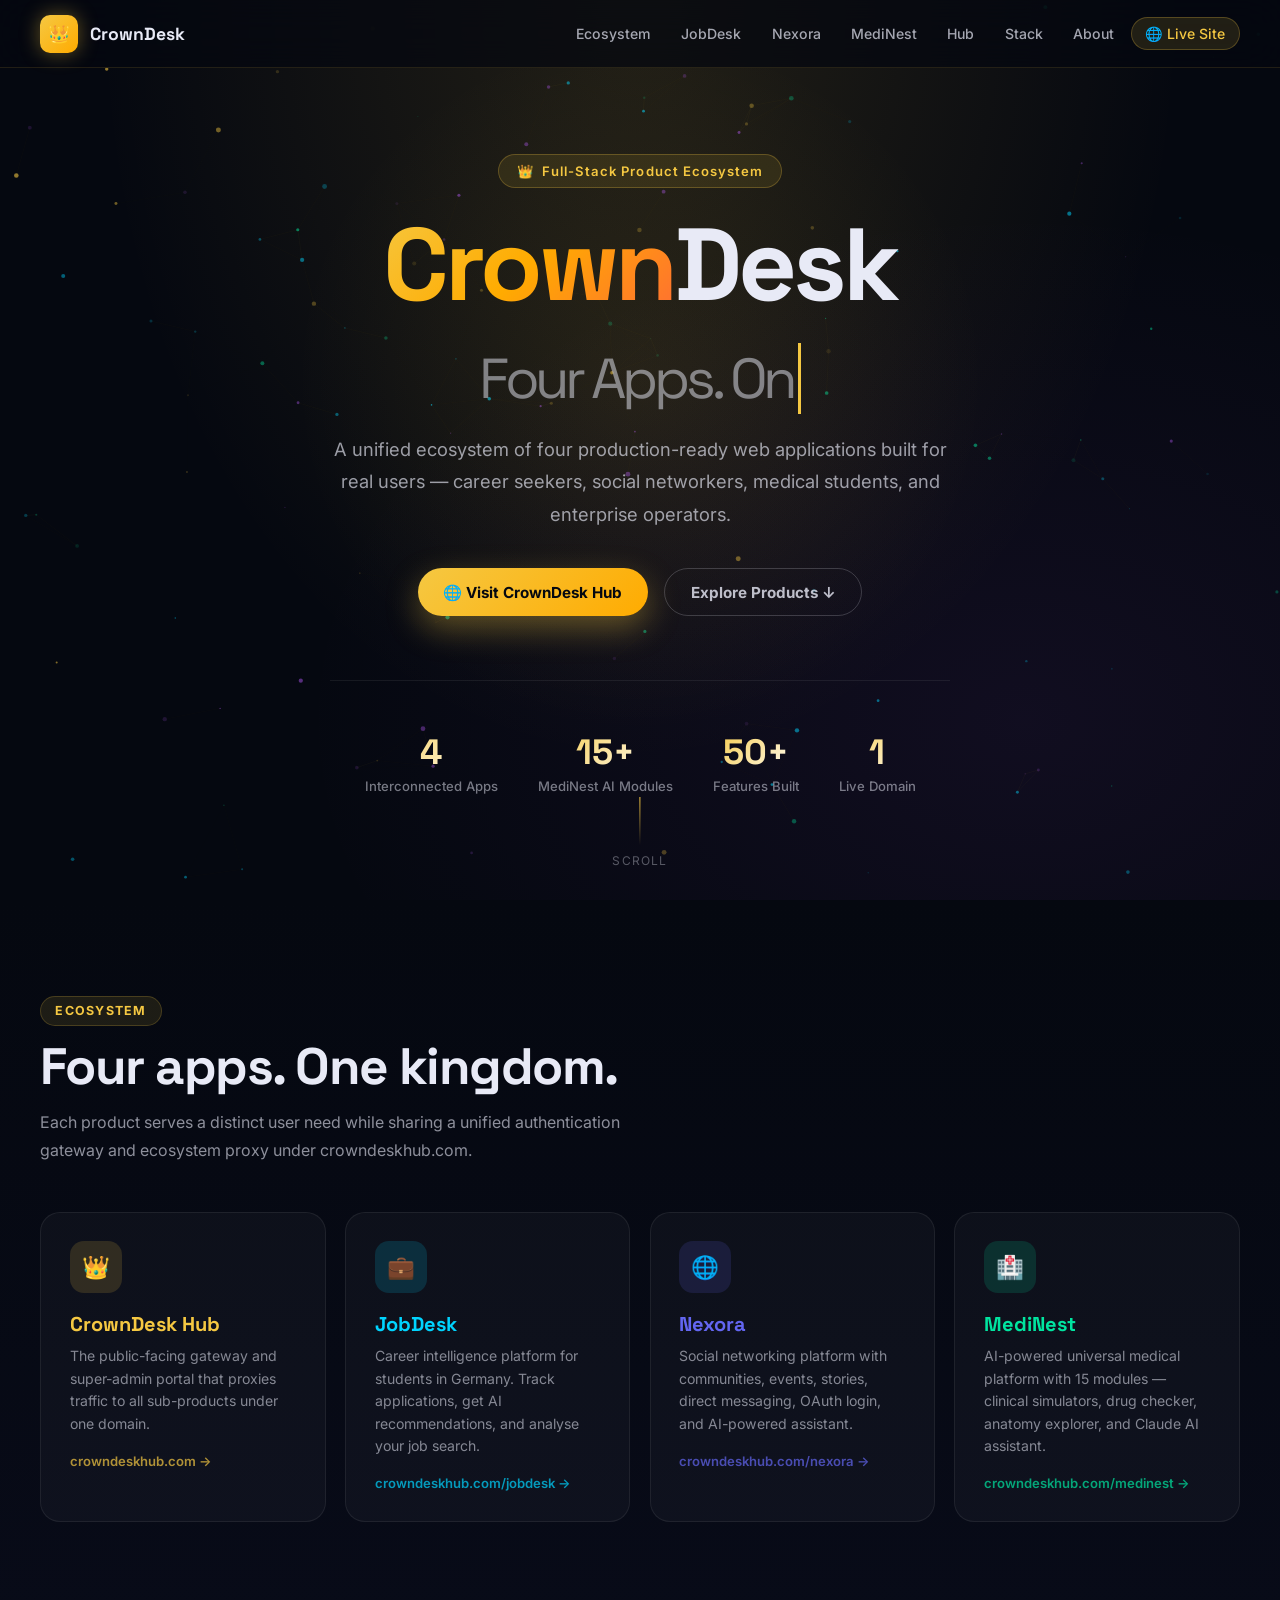
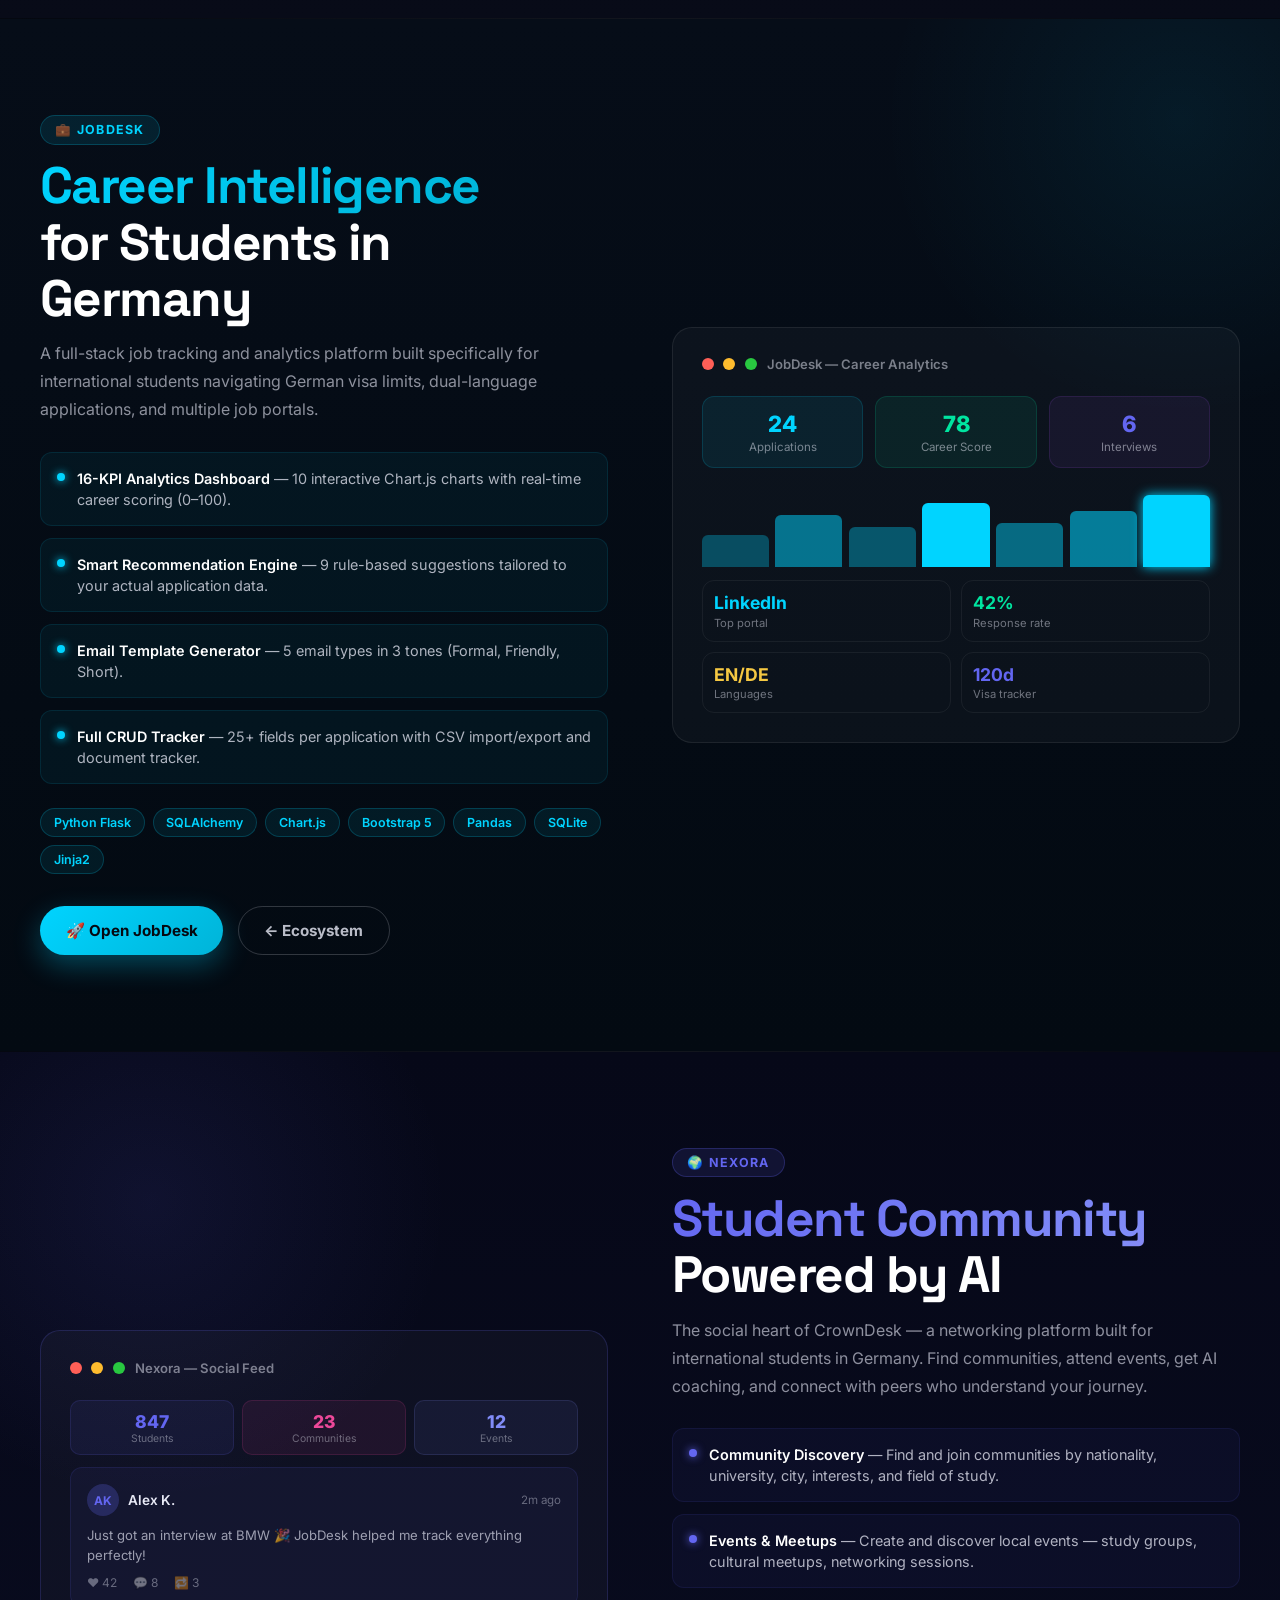
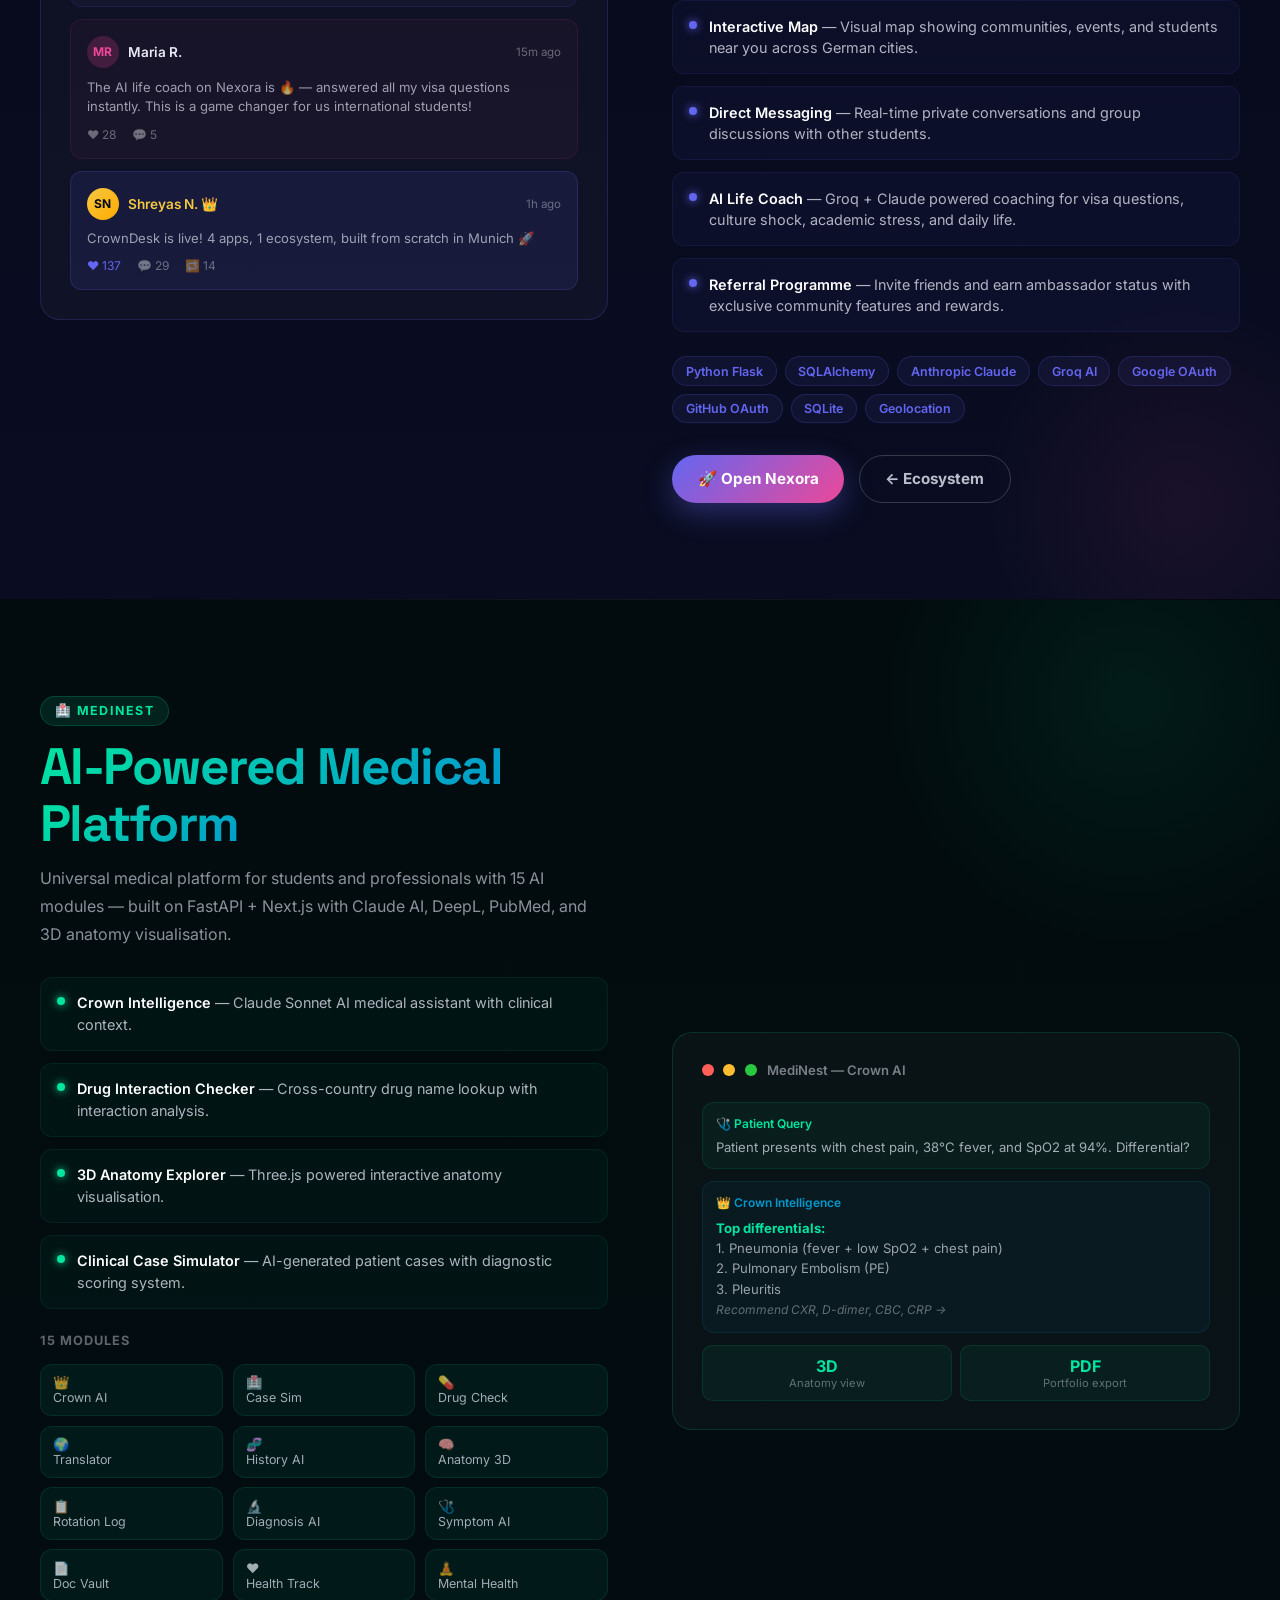
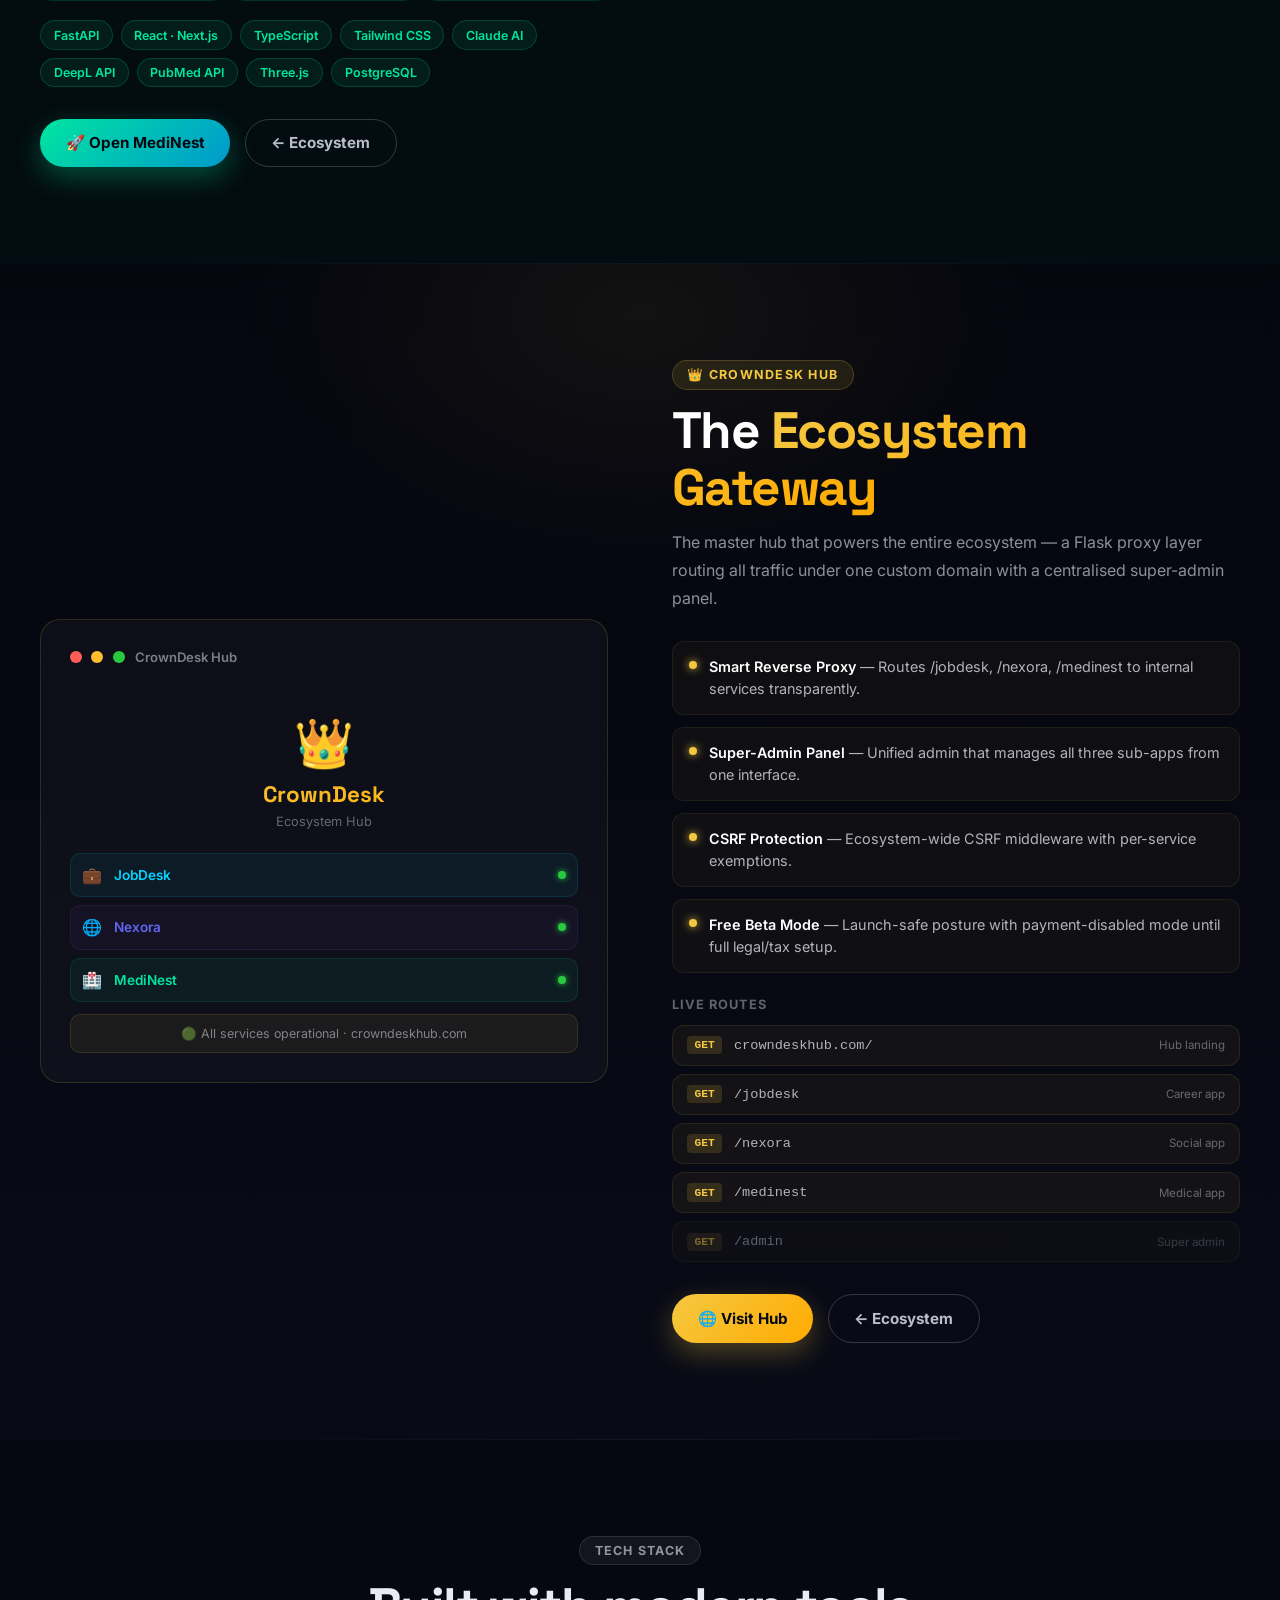
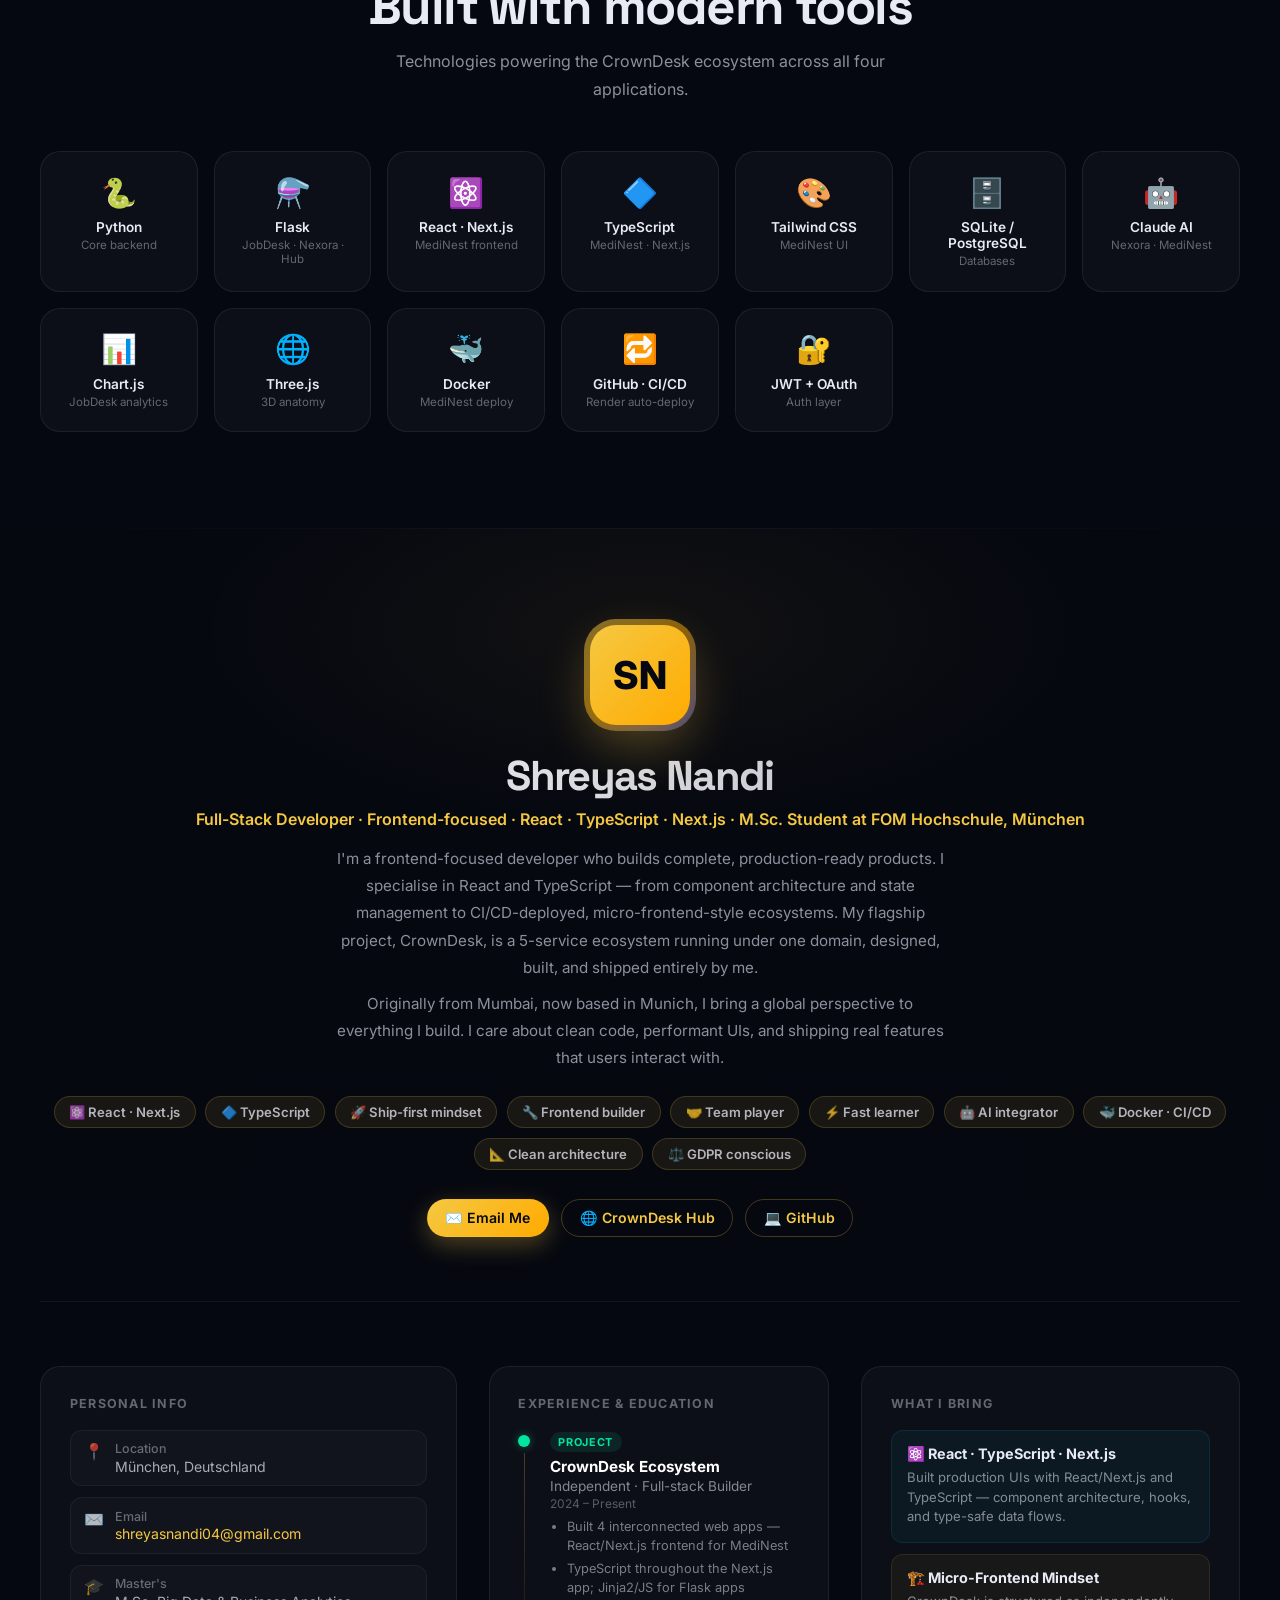
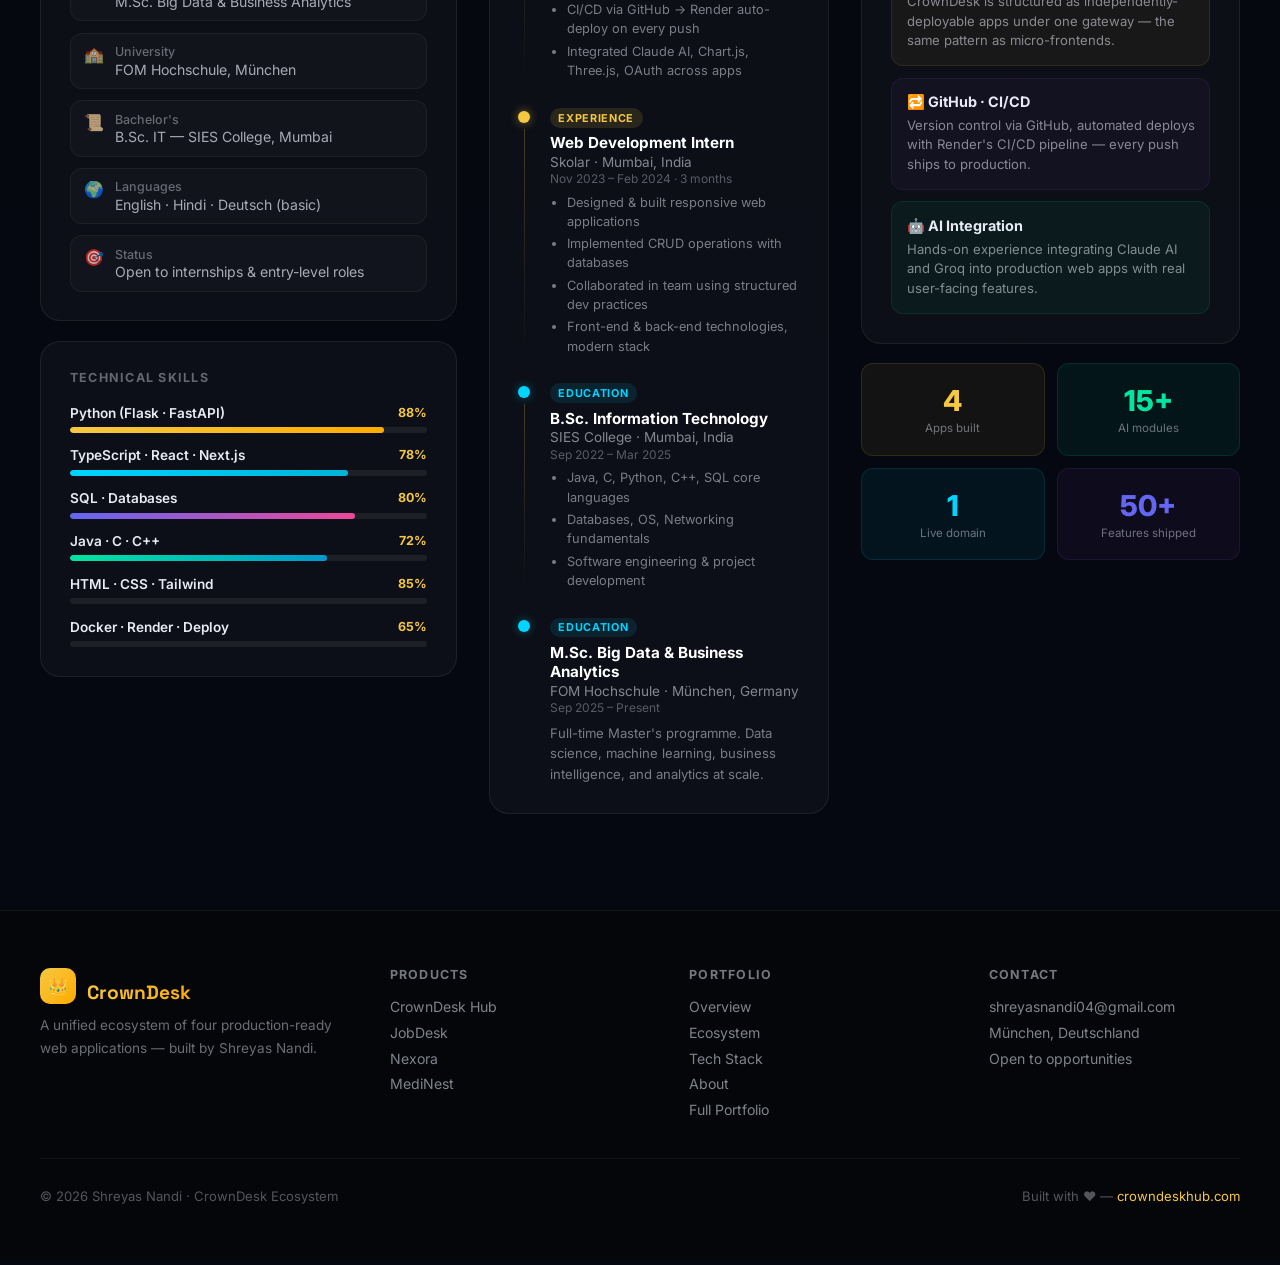
==== commit 12514167: "Adjust title to 'Full-Stack Developer (Frontend-focused)' More accurate than pure 'Frontend Develope" ====
--- a/index.html
+++ b/index.html
@@ -1542,7 +1542,7 @@
         <div class="about-avatar">SN</div>
       </div>
       <div class="about-name">Shreyas Nandi</div>
-      <div class="about-role">Frontend &amp; Full-Stack Developer · React · TypeScript · Next.js · M.Sc. Student at FOM Hochschule, München</div>
+      <div class="about-role">Full-Stack Developer · Frontend-focused · React · TypeScript · Next.js · M.Sc. Student at FOM Hochschule, München</div>
       <p class="about-bio">I'm a frontend-focused developer who builds complete, production-ready products. I specialise in React and TypeScript — from component architecture and state management to CI/CD-deployed, micro-frontend-style ecosystems. My flagship project, CrownDesk, is a 5-service ecosystem running under one domain, designed, built, and shipped entirely by me.</p>
       <p class="about-bio" style="margin-top:0.5rem">Originally from Mumbai, now based in Munich, I bring a global perspective to everything I build. I care about clean code, performant UIs, and shipping real features that users interact with.</p>
       <div class="about-traits">
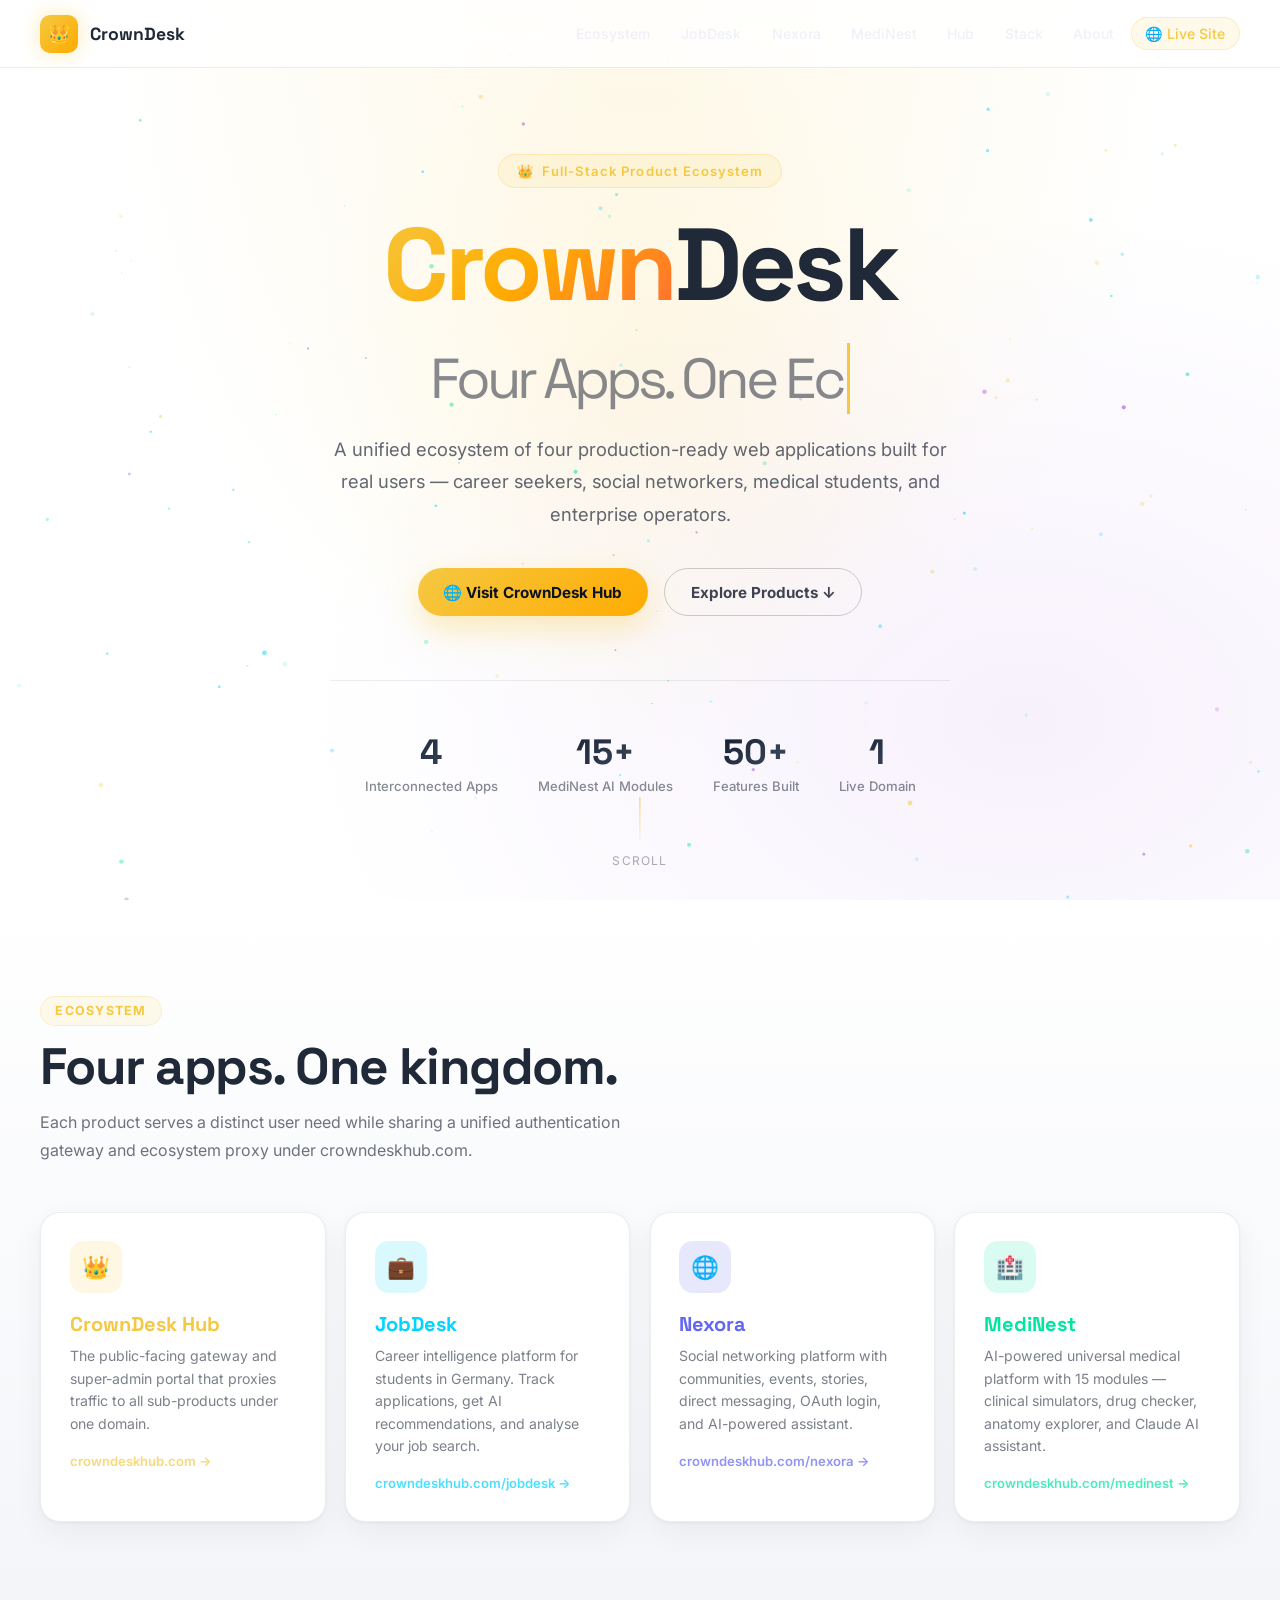
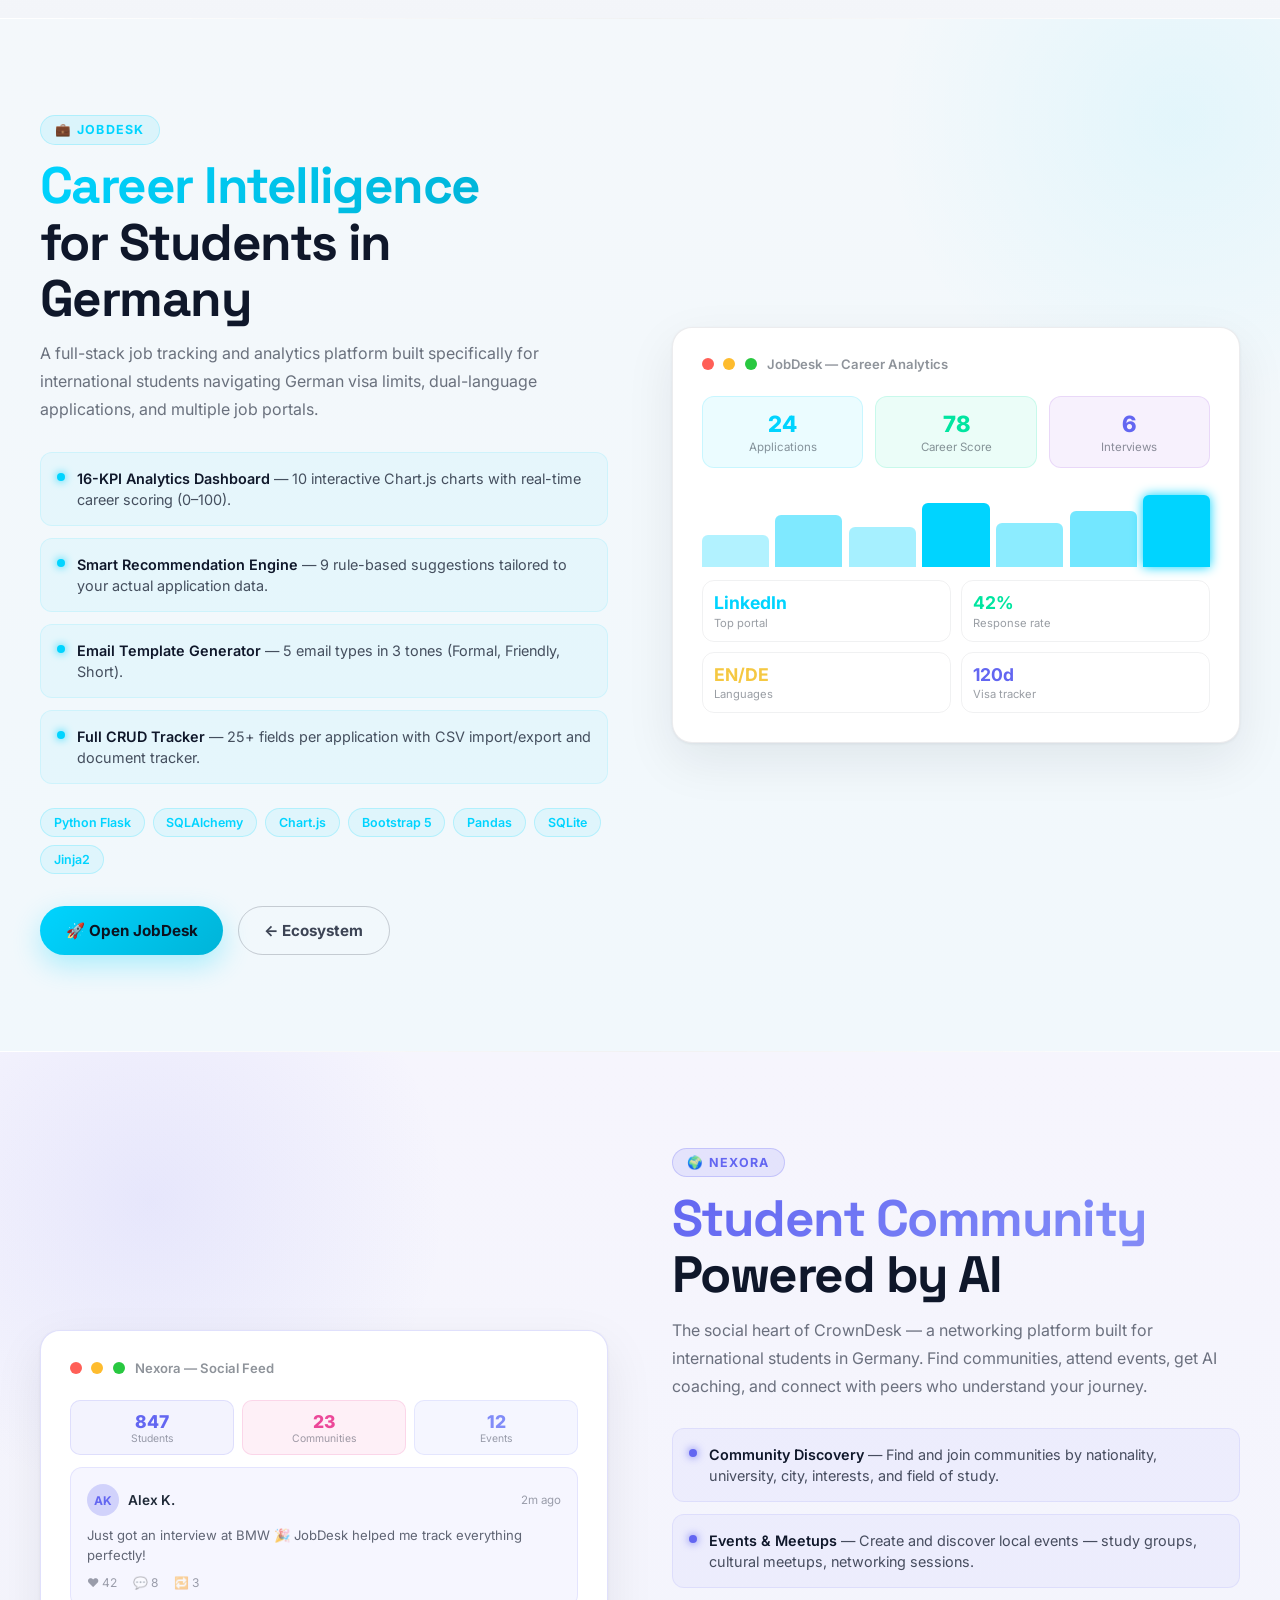
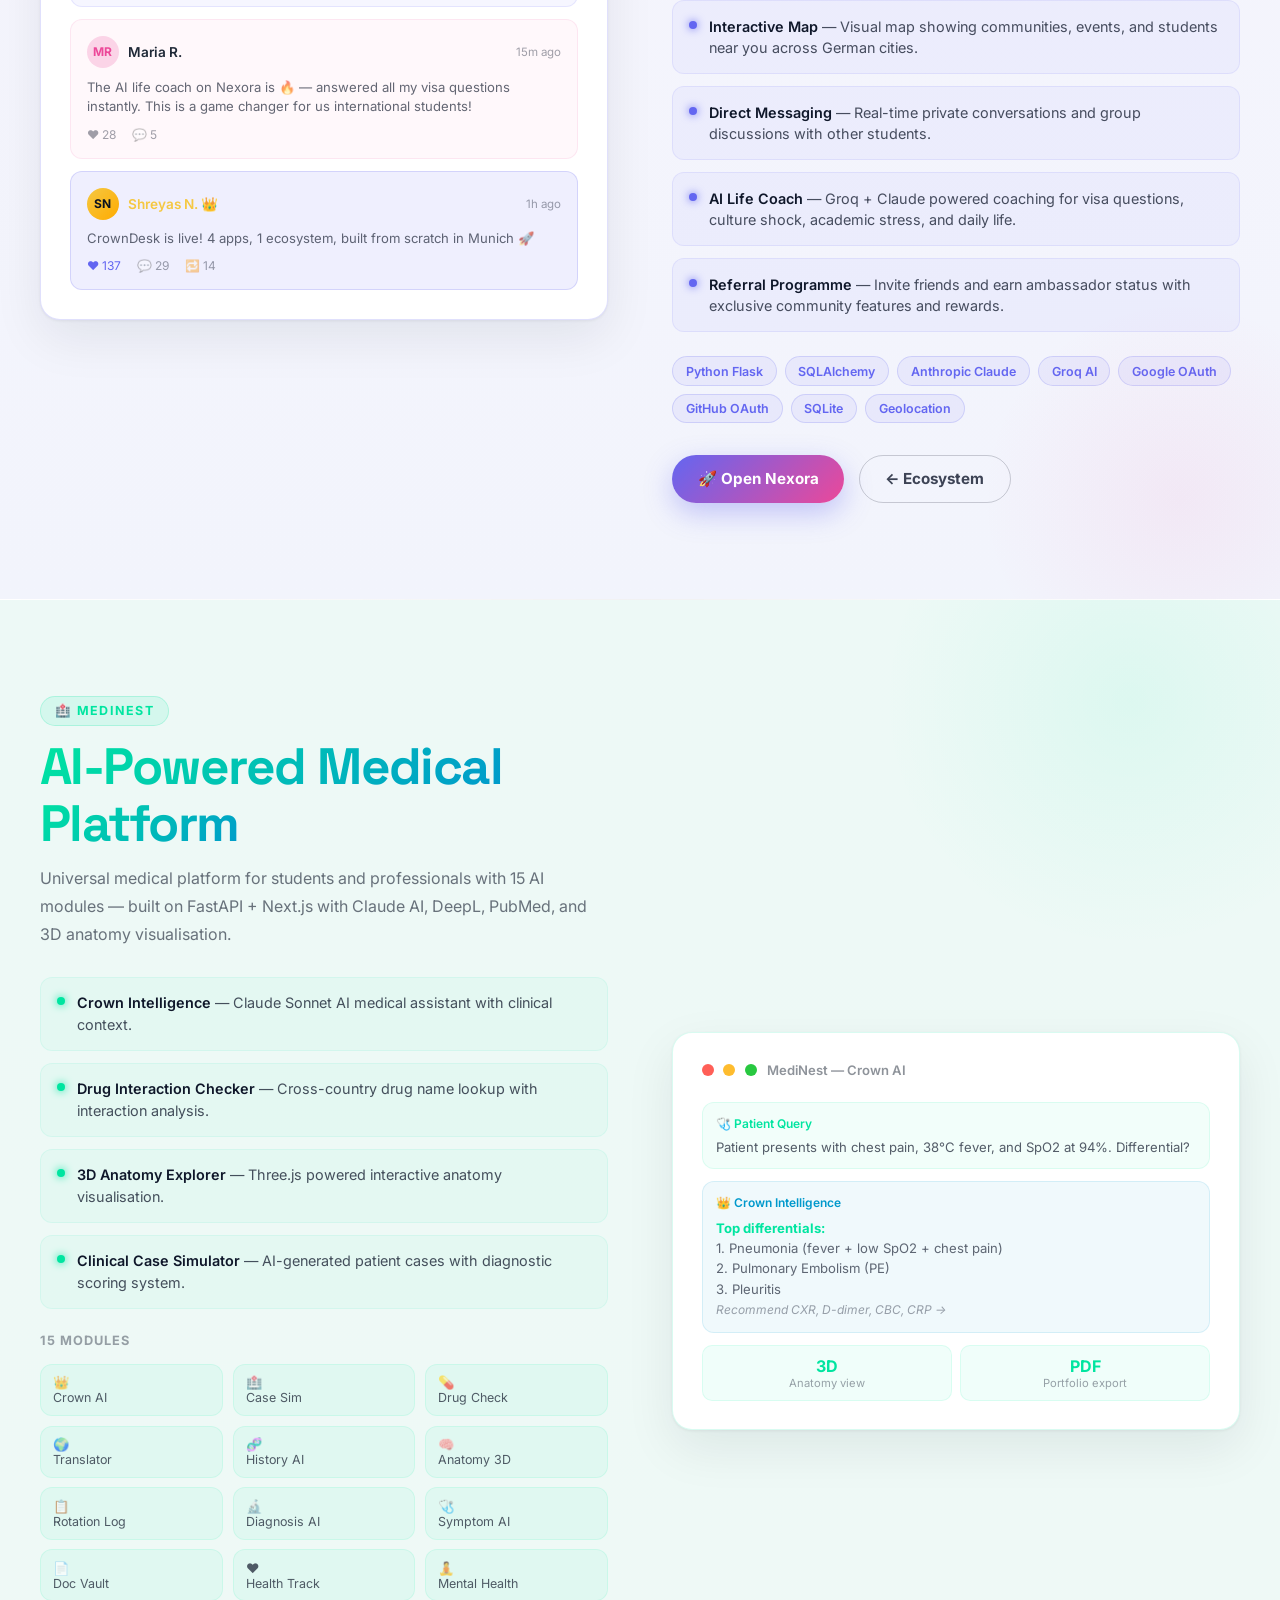
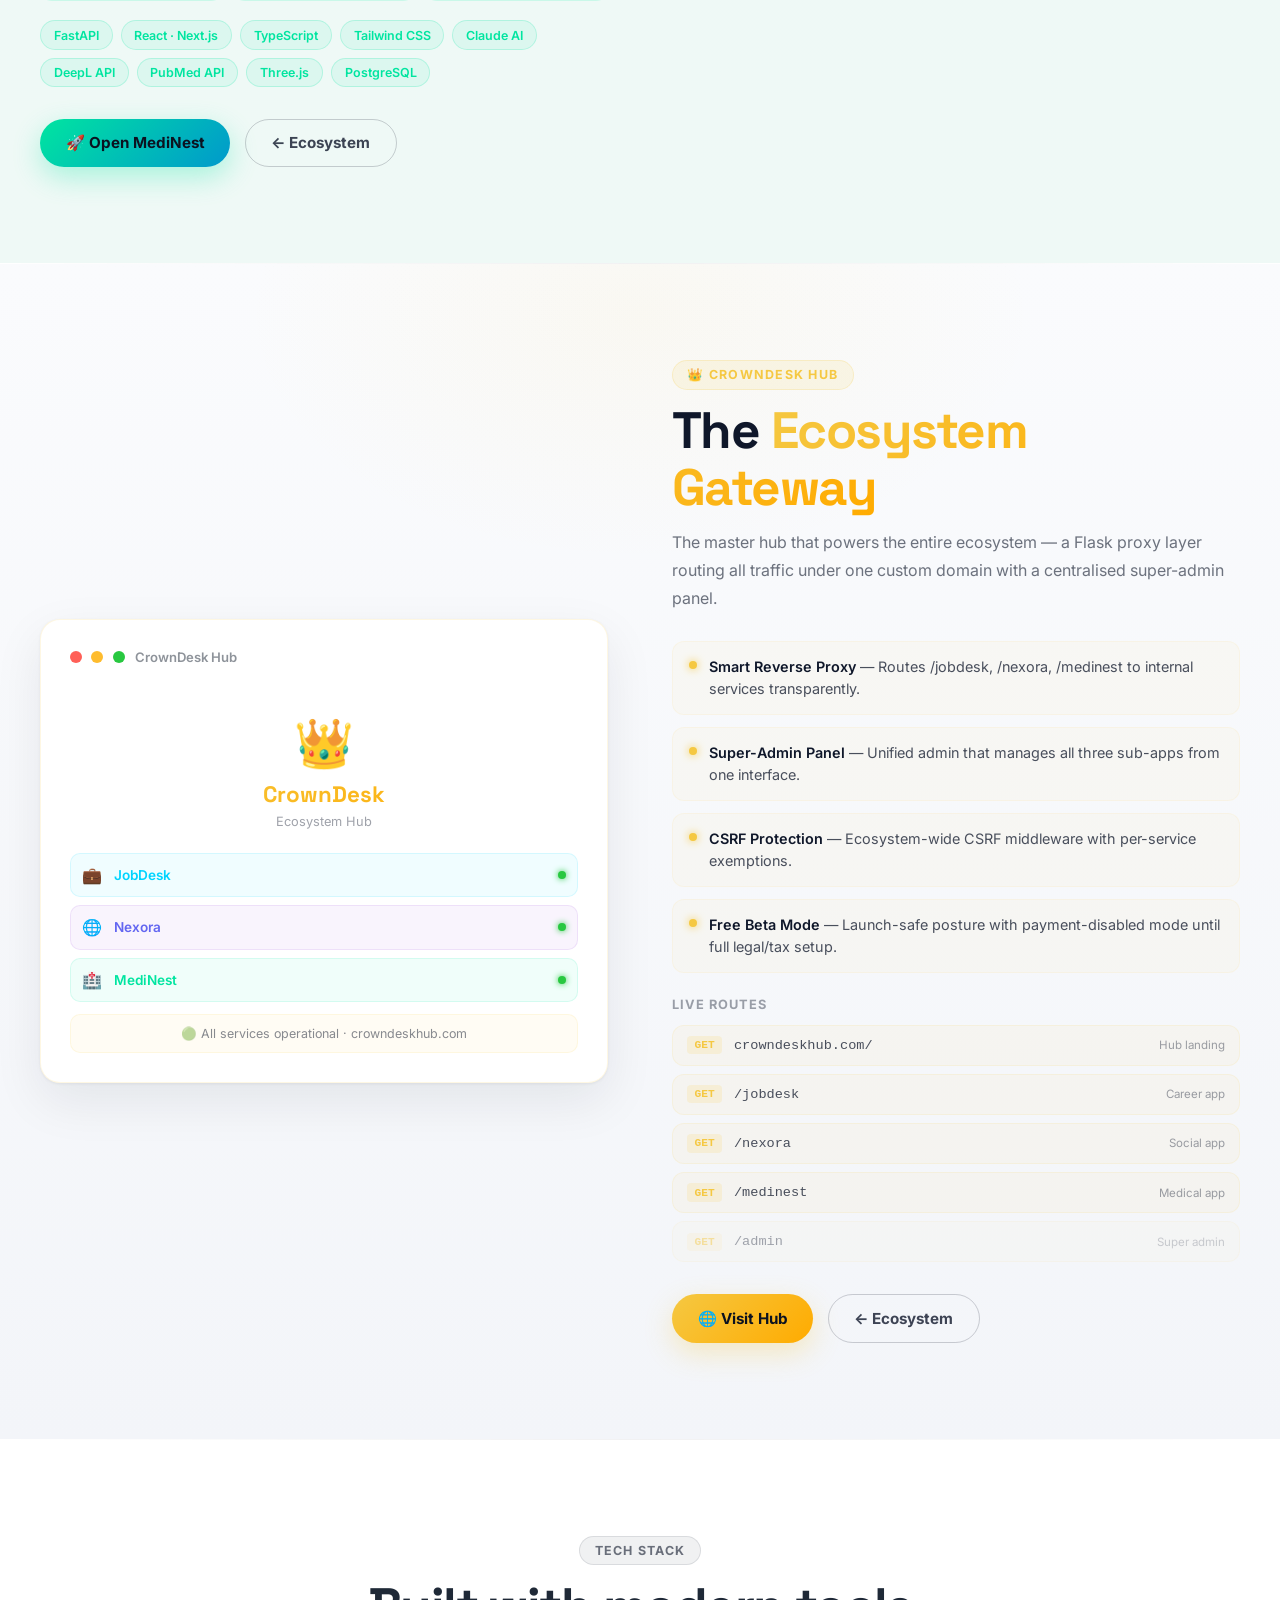
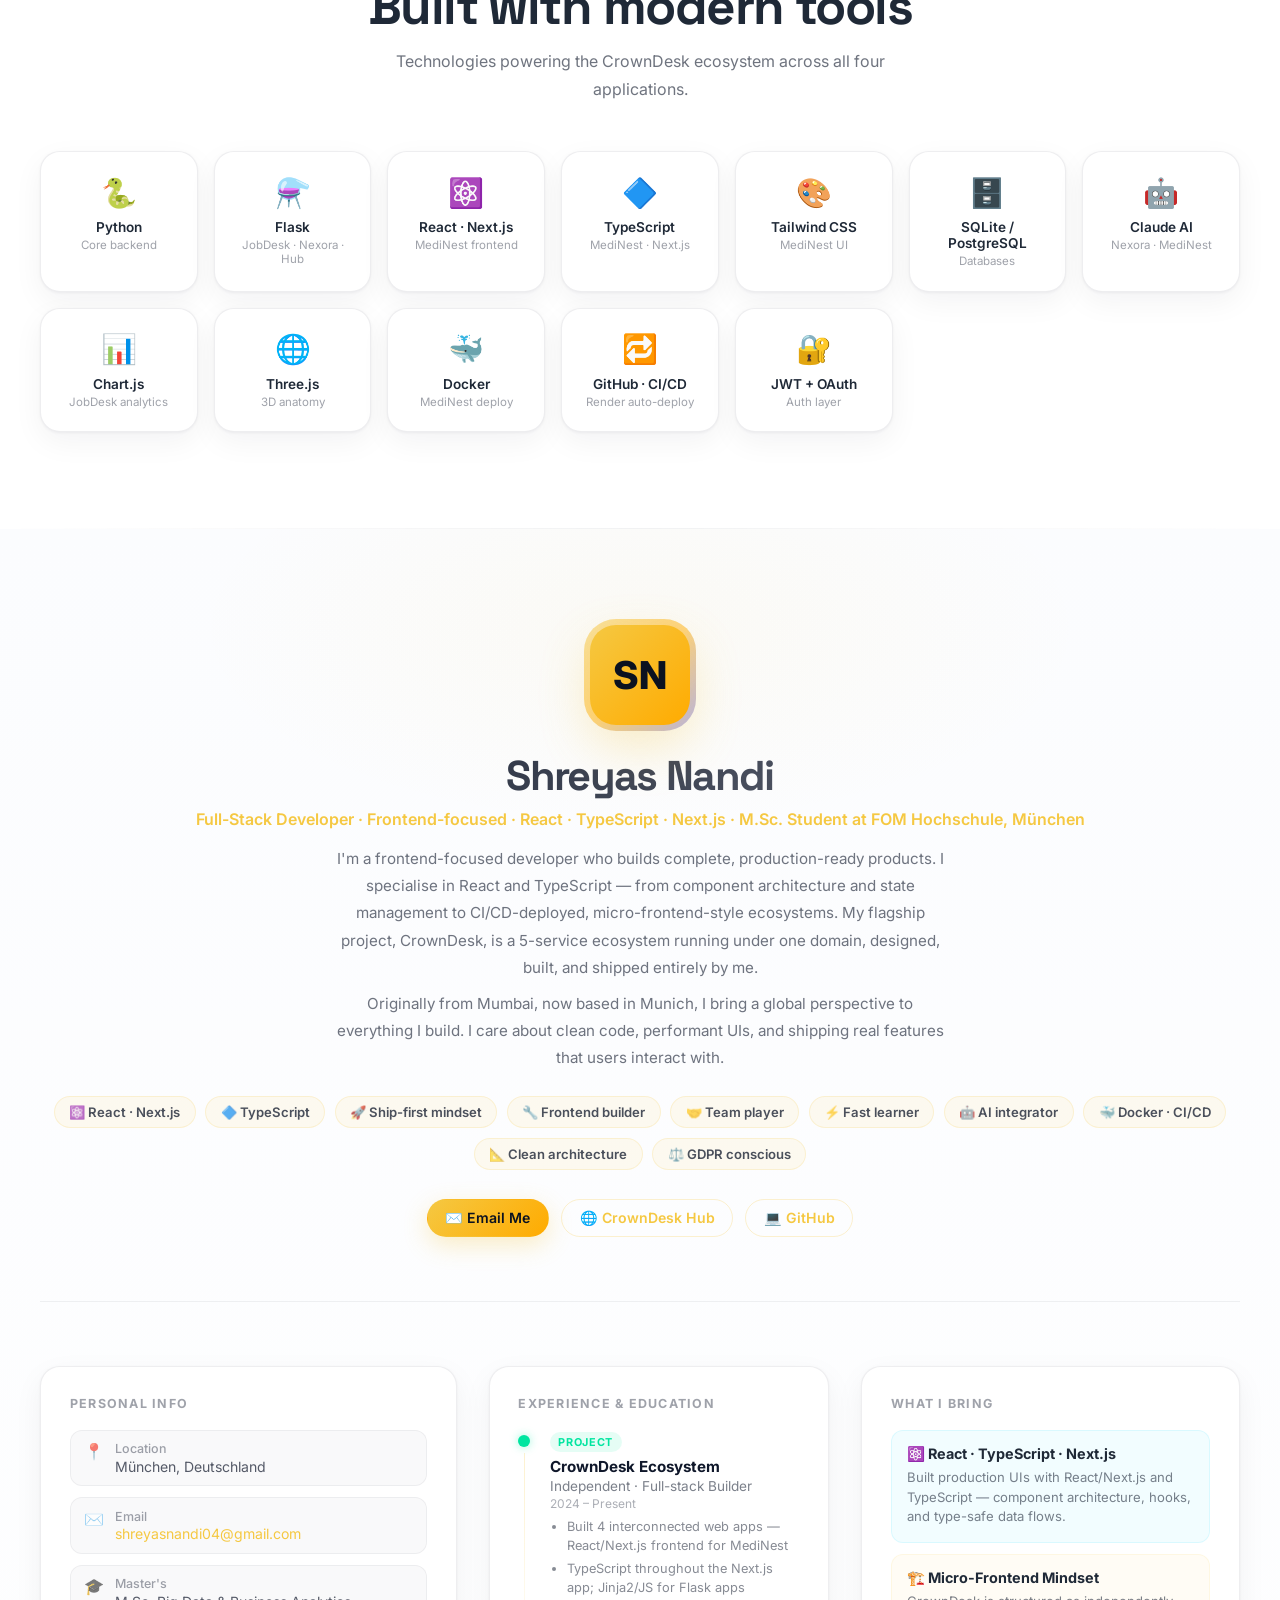
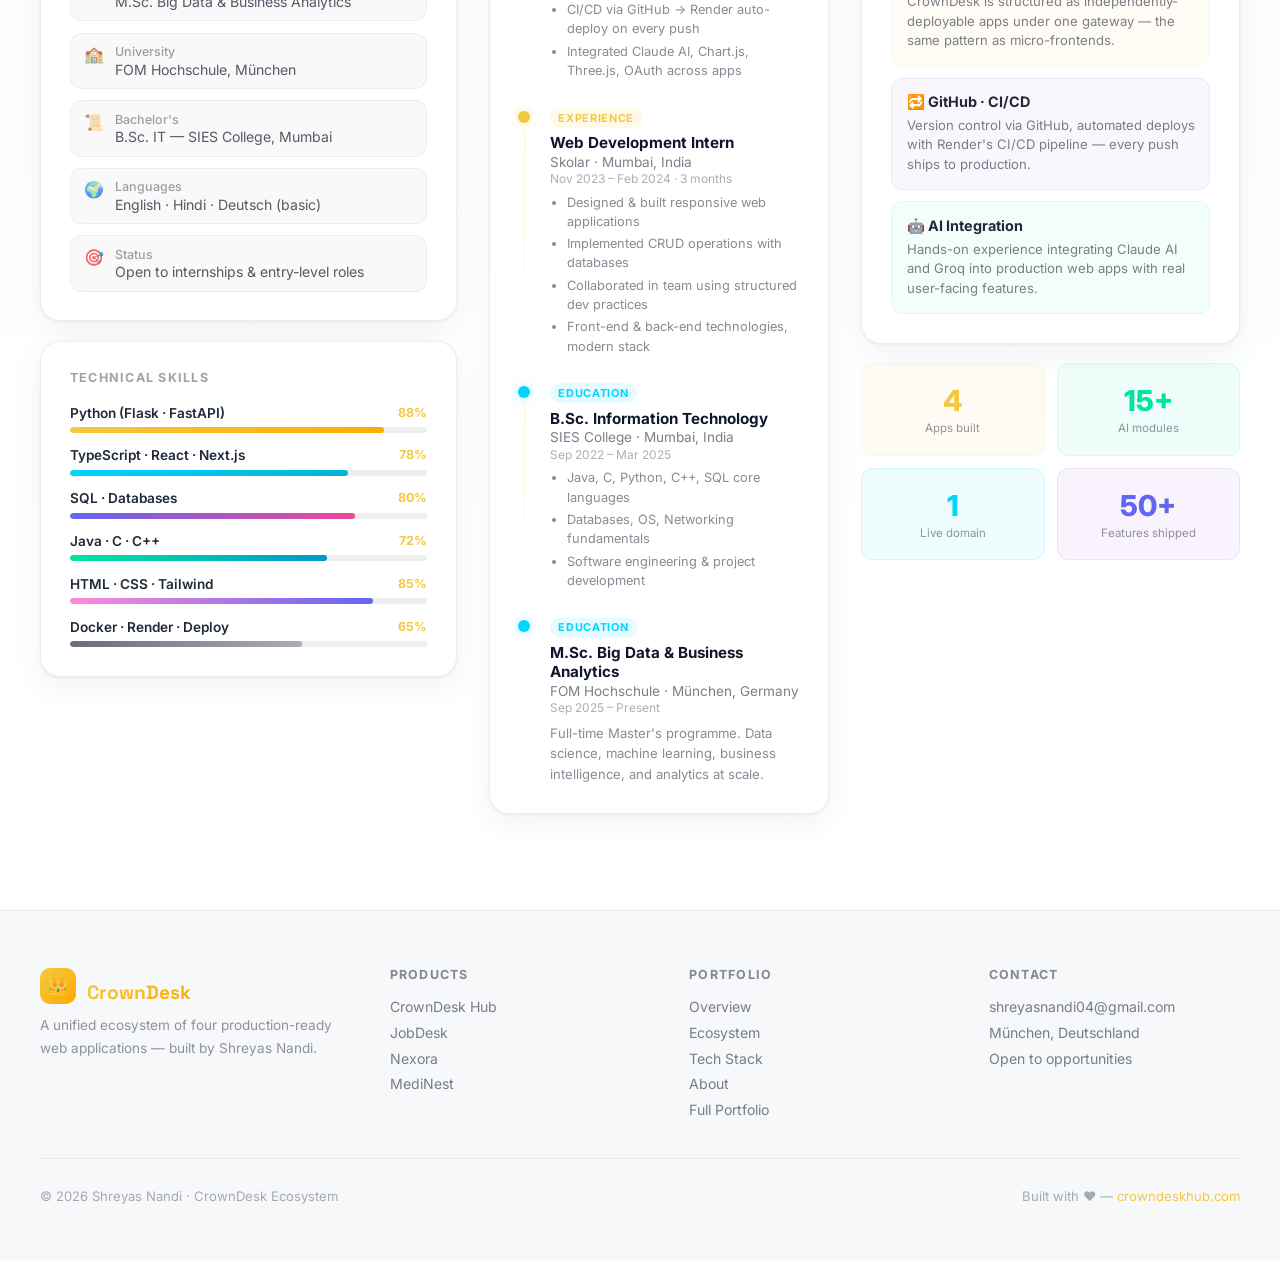
==== commit e8b51240: "Convert CrownDesk portfolio to clean light theme - Flip palette to light: white page, dark ink text," ====
--- a/index.html
+++ b/index.html
@@ -13,8 +13,8 @@
     html { scroll-behavior: smooth; font-size: 16px; }
     body {
       font-family: 'Inter', sans-serif;
-      background: #050810;
-      color: #e8eaf6;
+      background: #ffffff;
+      color: #1f2937;
       overflow-x: hidden;
     }
     a { color: inherit; text-decoration: none; }
@@ -24,20 +24,20 @@
     :root {
       --gold: #f5c842;
       --gold-dim: #b8912e;
-      --hub-bg: #0a0c14;
+      --hub-bg: #eef1f6;
 
       --jd-cyan: #00d4ff;
       --jd-teal: #00b4d8;
-      --jd-dark: #050f18;
+      --jd-dark: #eef6fc;
 
       --nx-purple: #6366f1;
       --nx-pink: #ec4899;
       --nx-blue: #818cf8;
-      --nx-dark: #0d0818;
+      --nx-dark: #f7f5fc;
 
       --mn-green: #00e5a0;
       --mn-blue: #0099cc;
-      --mn-dark: #030f12;
+      --mn-dark: #edf9f6;
 
       --radius: 20px;
       --radius-sm: 12px;
@@ -45,7 +45,7 @@
 
     /* ─── Scrollbar ─── */
     ::-webkit-scrollbar { width: 6px; }
-    ::-webkit-scrollbar-track { background: #0a0c14; }
+    ::-webkit-scrollbar-track { background: #eef1f6; }
     ::-webkit-scrollbar-thumb { background: var(--gold); border-radius: 3px; }
 
     /* ─── Navigation ─── */
@@ -54,9 +54,9 @@
       display: flex; align-items: center; justify-content: space-between;
       padding: 0 2.5rem;
       height: 68px;
-      background: rgba(5, 8, 16, 0.72);
+      background: rgba(255, 255, 255, 0.82);
       backdrop-filter: blur(20px);
-      border-bottom: 1px solid rgba(245, 200, 66, 0.12);
+      border-bottom: 1px solid rgba(15, 23, 42, 0.08);
     }
     .nav-brand {
       display: flex; align-items: center; gap: 0.75rem;
@@ -84,7 +84,7 @@
       color: rgba(232, 234, 246, 0.7);
       transition: all 0.2s;
     }
-    .nav-links a:hover { color: #fff; background: rgba(255,255,255,0.08); }
+    .nav-links a:hover { color: #0f172a; background: rgba(15,23,42,0.05); }
     .nav-links a.nav-live {
       background: rgba(245, 200, 66, 0.12);
       color: var(--gold);
@@ -107,7 +107,7 @@
       overflow: hidden;
       background: radial-gradient(ellipse at 50% 0%, rgba(245,200,66,0.12) 0%, transparent 60%),
                   radial-gradient(ellipse at 80% 80%, rgba(157,78,221,0.08) 0%, transparent 50%),
-                  #050810;
+                  #ffffff;
     }
     .hero-glow {
       position: absolute;
@@ -147,7 +147,7 @@
       margin: 1.4rem auto 0;
       max-width: 620px;
       font-size: 1.15rem; line-height: 1.75;
-      color: rgba(232,234,246,0.65);
+      color: rgba(15,23,42,0.65);
       opacity: 0; transform: translateY(20px);
       animation: fade-up 0.8s ease 0.75s forwards;
     }
@@ -168,23 +168,23 @@
     .btn:hover { transform: translateY(-3px) scale(1.04); }
     .btn-gold {
       background: linear-gradient(135deg, var(--gold), #ffab00);
-      color: #050810;
+      color: #0b1220;
       box-shadow: 0 12px 32px rgba(245,200,66,0.35);
     }
     .btn-gold:hover { box-shadow: 0 20px 48px rgba(245,200,66,0.55); }
     .btn-outline {
       background: transparent;
-      border: 1.5px solid rgba(232,234,246,0.2);
-      color: rgba(232,234,246,0.8);
-    }
-    .btn-outline:hover { border-color: rgba(232,234,246,0.5); color: #fff; background: rgba(255,255,255,0.06); }
+      border: 1.5px solid rgba(15,23,42,0.2);
+      color: rgba(15,23,42,0.8);
+    }
+    .btn-outline:hover { border-color: rgba(15,23,42,0.5); color: #0f172a; background: rgba(15,23,42,0.06); }
 
     /* Ecosystem stat strip */
     .hero-stats {
       display: flex; justify-content: center; flex-wrap: wrap; gap: 2.5rem;
       margin-top: 4rem;
       padding-top: 3rem;
-      border-top: 1px solid rgba(255,255,255,0.07);
+      border-top: 1px solid rgba(15,23,42,0.07);
       opacity: 0; transform: translateY(20px);
       animation: fade-up 0.8s ease 1.2s forwards;
     }
@@ -192,17 +192,17 @@
     .hero-stat-num {
       font-family: 'Space Grotesk', sans-serif;
       font-size: 2.2rem; font-weight: 800;
-      background: linear-gradient(135deg, var(--gold), #fff);
+      background: linear-gradient(135deg, #0f172a, #475569);
       -webkit-background-clip: text; -webkit-text-fill-color: transparent;
       background-clip: text;
     }
-    .hero-stat-label { font-size: 0.82rem; color: rgba(232,234,246,0.5); margin-top: 0.25rem; font-weight: 500; }
+    .hero-stat-label { font-size: 0.82rem; color: rgba(15,23,42,0.5); margin-top: 0.25rem; font-weight: 500; }
 
     /* scroll indicator */
     .scroll-indicator {
       position: absolute; bottom: 2rem; left: 50%; transform: translateX(-50%);
       display: flex; flex-direction: column; align-items: center; gap: 0.5rem;
-      color: rgba(232,234,246,0.35); font-size: 0.75rem; letter-spacing: 0.1em;
+      color: rgba(15,23,42,0.35); font-size: 0.75rem; letter-spacing: 0.1em;
       animation: bounce-scroll 2.5s ease-in-out infinite;
     }
     .scroll-line {
@@ -235,7 +235,7 @@
       margin-top: 0.75rem;
       max-width: 580px;
       font-size: 1rem; line-height: 1.75;
-      color: rgba(232,234,246,0.6);
+      color: rgba(15,23,42,0.6);
     }
 
     /* ─── Reveal Animation ─── */
@@ -268,7 +268,7 @@
 
     /* ─── Ecosystem Map ─── */
     .ecosystem-section {
-      background: linear-gradient(180deg, #050810 0%, #080b18 100%);
+      background: linear-gradient(180deg, #ffffff 0%, #f3f5f9 100%);
     }
     .ecosystem-grid {
       display: grid;
@@ -280,8 +280,8 @@
       position: relative;
       padding: 1.8rem;
       border-radius: var(--radius);
-      border: 1px solid rgba(255,255,255,0.07);
-      background: rgba(255,255,255,0.03);
+      border: 1px solid rgba(15,23,42,0.07);
+      background: rgba(15,23,42,0.03);
       cursor: pointer;
       transition: transform 0.3s cubic-bezier(0.34, 1.56, 0.64, 1),
                   box-shadow 0.3s ease,
@@ -322,7 +322,7 @@
     .eco-card.jobdesk .eco-name { color: var(--jd-cyan); }
     .eco-card.nexora .eco-name { color: var(--nx-purple); }
     .eco-card.medinest .eco-name { color: var(--mn-green); }
-    .eco-desc { margin-top: 0.5rem; font-size: 0.88rem; color: rgba(232,234,246,0.55); line-height: 1.6; }
+    .eco-desc { margin-top: 0.5rem; font-size: 0.88rem; color: rgba(15,23,42,0.55); line-height: 1.6; }
     .eco-link {
       display: inline-flex; align-items: center; gap: 0.4rem;
       margin-top: 1.1rem; font-size: 0.82rem; font-weight: 600;
@@ -338,7 +338,7 @@
 
     /* JobDesk */
     .jobdesk-section {
-      background: linear-gradient(180deg, #060d18 0%, #030a12 100%);
+      background: linear-gradient(180deg, #f4f8fb 0%, #f1f8fc 100%);
       position: relative; overflow: hidden;
     }
     .jobdesk-section::before {
@@ -350,7 +350,7 @@
     }
     .product-layout { display: grid; grid-template-columns: 1fr 1fr; gap: 4rem; align-items: center; }
     .product-tag { background: rgba(0,212,255,0.1); color: var(--jd-cyan); border: 1px solid rgba(0,212,255,0.2); }
-    .product-title-jd { color: #fff; }
+    .product-title-jd { color: #0f172a; }
     .product-title-jd span {
       background: linear-gradient(135deg, var(--jd-cyan), var(--jd-teal));
       -webkit-background-clip: text; -webkit-text-fill-color: transparent; background-clip: text;
@@ -373,15 +373,15 @@
     .dot-nx { background: var(--nx-purple); box-shadow: 0 0 8px var(--nx-purple); }
     .dot-mn { background: var(--mn-green); box-shadow: 0 0 8px var(--mn-green); }
     .dot-hub { background: var(--gold); box-shadow: 0 0 8px var(--gold); }
-    .feature-text { font-size: 0.9rem; color: rgba(232,234,246,0.75); line-height: 1.5; }
-    .feature-text strong { color: #fff; font-weight: 600; }
+    .feature-text { font-size: 0.9rem; color: rgba(15,23,42,0.75); line-height: 1.5; }
+    .feature-text strong { color: #0f172a; font-weight: 600; }
 
     .product-visual {
       position: relative;
     }
     .product-card-mock {
-      background: rgba(255,255,255,0.03);
-      border: 1px solid rgba(255,255,255,0.08);
+      background: rgba(15,23,42,0.03);
+      border: 1px solid rgba(15,23,42,0.08);
       border-radius: var(--radius);
       padding: 1.8rem;
       position: relative; overflow: hidden;
@@ -410,7 +410,7 @@
     .mock-kpi-grid { display: grid; grid-template-columns: repeat(2, 1fr); gap: 0.6rem; margin-top: 0.8rem; }
     .mock-kpi {
       padding: 0.7rem; border-radius: var(--radius-sm);
-      border: 1px solid rgba(255,255,255,0.06);
+      border: 1px solid rgba(15,23,42,0.06);
     }
     .mock-kpi-v { font-size: 1.1rem; font-weight: 700; }
     .mock-kpi-l { font-size: 0.7rem; opacity: 0.45; margin-top: 0.15rem; }
@@ -420,7 +420,7 @@
       padding: 0.38rem 0.8rem;
       border-radius: 999px;
       font-size: 0.78rem; font-weight: 600;
-      border: 1px solid rgba(255,255,255,0.1);
+      border: 1px solid rgba(15,23,42,0.1);
     }
     .chip-jd { background: rgba(0,212,255,0.08); color: var(--jd-cyan); border-color: rgba(0,212,255,0.2); }
     .chip-nx { background: rgba(99,102,241,0.08); color: var(--nx-purple); border-color: rgba(99,102,241,0.2); }
@@ -430,7 +430,7 @@
     .product-links { display: flex; gap: 0.9rem; flex-wrap: wrap; margin-top: 2rem; }
     .btn-jd {
       background: linear-gradient(135deg, var(--jd-cyan), var(--jd-teal));
-      color: #050810; box-shadow: 0 10px 28px rgba(0,212,255,0.3);
+      color: #0b1220; box-shadow: 0 10px 28px rgba(0,212,255,0.3);
     }
     .btn-jd:hover { box-shadow: 0 18px 44px rgba(0,212,255,0.5); }
     .btn-nx {
@@ -440,18 +440,18 @@
     .btn-nx:hover { box-shadow: 0 18px 44px rgba(99,102,241,0.55); }
     .btn-mn {
       background: linear-gradient(135deg, var(--mn-green), var(--mn-blue));
-      color: #050810; box-shadow: 0 10px 28px rgba(0,229,160,0.3);
+      color: #0b1220; box-shadow: 0 10px 28px rgba(0,229,160,0.3);
     }
     .btn-mn:hover { box-shadow: 0 18px 44px rgba(0,229,160,0.5); }
     .btn-hub {
       background: linear-gradient(135deg, var(--gold), #ffab00);
-      color: #050810; box-shadow: 0 10px 28px rgba(245,200,66,0.3);
+      color: #0b1220; box-shadow: 0 10px 28px rgba(245,200,66,0.3);
     }
     .btn-hub:hover { box-shadow: 0 18px 44px rgba(245,200,66,0.5); }
 
     /* Nexora */
     .nexora-section {
-      background: linear-gradient(180deg, #060818 0%, #0a0d22 100%);
+      background: linear-gradient(180deg, #f6f5fd 0%, #f2f4fc 100%);
       position: relative; overflow: hidden;
     }
     .nexora-section::before {
@@ -506,14 +506,14 @@
       font-size: 0.75rem; font-weight: 700;
     }
     .social-name { font-size: 0.85rem; font-weight: 600; }
-    .social-time { font-size: 0.72rem; color: rgba(232,234,246,0.4); margin-left: auto; }
-    .social-body { font-size: 0.82rem; color: rgba(232,234,246,0.65); line-height: 1.5; }
+    .social-time { font-size: 0.72rem; color: rgba(15,23,42,0.4); margin-left: auto; }
+    .social-body { font-size: 0.82rem; color: rgba(15,23,42,0.65); line-height: 1.5; }
     .social-actions { display: flex; gap: 1rem; margin-top: 0.6rem; }
-    .social-action { font-size: 0.75rem; color: rgba(232,234,246,0.4); display: flex; align-items: center; gap: 0.3rem; }
+    .social-action { font-size: 0.75rem; color: rgba(15,23,42,0.4); display: flex; align-items: center; gap: 0.3rem; }
 
     /* MediNest */
     .medinest-section {
-      background: linear-gradient(180deg, #020c0f 0%, #030c10 100%);
+      background: linear-gradient(180deg, #edf9f6 0%, #eff9f6 100%);
       position: relative; overflow: hidden;
     }
     .medinest-section::before {
@@ -540,7 +540,7 @@
       border-radius: var(--radius-sm);
       background: rgba(0,229,160,0.06);
       border: 1px solid rgba(0,229,160,0.1);
-      font-size: 0.78rem; color: rgba(232,234,246,0.7);
+      font-size: 0.78rem; color: rgba(15,23,42,0.7);
       transition: all 0.2s;
     }
     .module-chip:hover { background: rgba(0,229,160,0.14); border-color: rgba(0,229,160,0.25); color: var(--mn-green); }
@@ -548,7 +548,7 @@
 
     /* Hub section */
     .hub-section {
-      background: linear-gradient(180deg, #05060e 0%, #080a16 100%);
+      background: linear-gradient(180deg, #fafbfd 0%, #f3f5f9 100%);
       position: relative; overflow: hidden;
     }
     .hub-section::before {
@@ -587,11 +587,11 @@
       font-size: 0.7rem; font-weight: 700;
       background: rgba(245,200,66,0.15); color: var(--gold);
     }
-    .route-path { color: rgba(232,234,246,0.75); }
-    .route-label { margin-left: auto; font-size: 0.72rem; color: rgba(232,234,246,0.4); font-family: 'Inter', sans-serif; }
+    .route-path { color: rgba(15,23,42,0.75); }
+    .route-label { margin-left: auto; font-size: 0.72rem; color: rgba(15,23,42,0.4); font-family: 'Inter', sans-serif; }
 
     /* ─── Tech Stack Section ─── */
-    .techstack-section { background: #050810; }
+    .techstack-section { background: #ffffff; }
     .stack-grid {
       display: grid;
       grid-template-columns: repeat(auto-fill, minmax(140px, 1fr));
@@ -600,20 +600,20 @@
     .stack-card {
       padding: 1.4rem 1rem;
       border-radius: var(--radius);
-      background: rgba(255,255,255,0.03);
-      border: 1px solid rgba(255,255,255,0.07);
+      background: rgba(15,23,42,0.03);
+      border: 1px solid rgba(15,23,42,0.07);
       text-align: center;
       transition: all 0.3s cubic-bezier(0.34, 1.56, 0.64, 1);
       cursor: default;
     }
-    .stack-card:hover { transform: translateY(-6px); background: rgba(255,255,255,0.06); border-color: rgba(255,255,255,0.15); }
+    .stack-card:hover { transform: translateY(-6px); background: rgba(15,23,42,0.06); border-color: rgba(15,23,42,0.15); }
     .stack-icon { font-size: 1.8rem; margin-bottom: 0.6rem; }
     .stack-name { font-size: 0.85rem; font-weight: 600; }
-    .stack-sub { font-size: 0.72rem; color: rgba(232,234,246,0.4); margin-top: 0.2rem; }
+    .stack-sub { font-size: 0.72rem; color: rgba(15,23,42,0.4); margin-top: 0.2rem; }
 
     /* ─── About Section ─── */
     .about-section {
-      background: linear-gradient(180deg, #060810 0%, #050810 100%);
+      background: linear-gradient(180deg, #fbfcfe 0%, #ffffff 100%);
       position: relative; overflow: hidden;
     }
     .about-section::before {
@@ -626,7 +626,7 @@
     .about-hero {
       text-align: center;
       padding-bottom: 4rem;
-      border-bottom: 1px solid rgba(255,255,255,0.06);
+      border-bottom: 1px solid rgba(15,23,42,0.06);
       margin-bottom: 4rem;
     }
     .about-avatar-wrap {
@@ -659,17 +659,17 @@
       background: linear-gradient(135deg, var(--gold), #ffab00);
       display: grid; place-items: center;
       font-size: 2.4rem; font-weight: 800;
-      color: #050810;
+      color: #0b1220;
       box-shadow: 0 20px 50px rgba(245,200,66,0.3);
     }
     .about-name {
       font-family: 'Space Grotesk', sans-serif;
       font-size: 2.6rem; font-weight: 800; letter-spacing: -0.04em;
-      background: linear-gradient(135deg, #fff, rgba(232,234,246,0.75));
+      background: linear-gradient(135deg, #0f172a, rgba(15,23,42,0.6));
       -webkit-background-clip: text; -webkit-text-fill-color: transparent; background-clip: text;
     }
     .about-role { font-size: 1rem; color: var(--gold); font-weight: 600; margin-top: 0.4rem; }
-    .about-bio { margin: 1rem auto 0; max-width: 620px; font-size: 0.95rem; line-height: 1.8; color: rgba(232,234,246,0.6); }
+    .about-bio { margin: 1rem auto 0; max-width: 620px; font-size: 0.95rem; line-height: 1.8; color: rgba(15,23,42,0.6); }
     .about-traits {
       display: flex; justify-content: center; flex-wrap: wrap; gap: 0.6rem;
       margin-top: 1.5rem;
@@ -680,10 +680,10 @@
       font-size: 0.82rem; font-weight: 600;
       background: rgba(245,200,66,0.08);
       border: 1px solid rgba(245,200,66,0.18);
-      color: rgba(232,234,246,0.75);
+      color: rgba(15,23,42,0.75);
       transition: all 0.2s;
     }
-    .about-trait:hover { background: rgba(245,200,66,0.15); color: #fff; }
+    .about-trait:hover { background: rgba(245,200,66,0.18); color: #0f172a; }
     .about-links { display: flex; justify-content: center; gap: 0.75rem; flex-wrap: wrap; margin-top: 1.8rem; }
     .about-link {
       display: inline-flex; align-items: center; gap: 0.45rem;
@@ -697,7 +697,7 @@
     .about-link:hover { background: rgba(245,200,66,0.1); border-color: rgba(245,200,66,0.5); }
     .about-link.primary {
       background: linear-gradient(135deg, var(--gold), #ffab00);
-      color: #050810; border-color: transparent;
+      color: #0b1220; border-color: transparent;
       box-shadow: 0 8px 24px rgba(245,200,66,0.3);
     }
     .about-link.primary:hover { box-shadow: 0 14px 36px rgba(245,200,66,0.5); }
@@ -708,27 +708,27 @@
     .about-card {
       padding: 1.8rem;
       border-radius: var(--radius);
-      background: rgba(255,255,255,0.03);
-      border: 1px solid rgba(255,255,255,0.07);
+      background: rgba(15,23,42,0.03);
+      border: 1px solid rgba(15,23,42,0.07);
     }
     .about-card-title {
       font-size: 0.78rem; font-weight: 700; letter-spacing: 0.1em;
-      text-transform: uppercase; color: rgba(232,234,246,0.4);
+      text-transform: uppercase; color: rgba(15,23,42,0.4);
       margin-bottom: 1.2rem;
     }
     .about-facts { display: grid; gap: 0.7rem; }
     .about-fact {
       display: flex; align-items: flex-start; gap: 0.7rem;
-      font-size: 0.88rem; color: rgba(232,234,246,0.7);
+      font-size: 0.88rem; color: rgba(15,23,42,0.7);
       padding: 0.65rem 0.8rem;
       border-radius: var(--radius-sm);
-      background: rgba(255,255,255,0.025);
-      border: 1px solid rgba(255,255,255,0.05);
+      background: rgba(15,23,42,0.025);
+      border: 1px solid rgba(15,23,42,0.05);
       transition: border-color 0.2s;
     }
     .about-fact:hover { border-color: rgba(245,200,66,0.2); }
     .about-fact-icon { font-size: 1rem; flex-shrink: 0; }
-    .about-fact strong { display: block; font-size: 0.78rem; color: rgba(232,234,246,0.4); font-weight: 500; margin-bottom: 0.1rem; }
+    .about-fact strong { display: block; font-size: 0.78rem; color: rgba(15,23,42,0.4); font-weight: 500; margin-bottom: 0.1rem; }
 
     /* Skill bars */
     .skill-bars { display: grid; gap: 0.9rem; }
@@ -737,7 +737,7 @@
     .skill-bar-pct { font-size: 0.78rem; color: var(--gold); font-weight: 700; }
     .skill-bar-track {
       height: 6px; border-radius: 999px;
-      background: rgba(255,255,255,0.07);
+      background: rgba(15,23,42,0.07);
       overflow: hidden;
     }
     .skill-bar-fill {
@@ -777,20 +777,20 @@
     .badge-exp { background: rgba(245,200,66,0.12); color: var(--gold); }
     .badge-edu { background: rgba(0,212,255,0.1); color: var(--jd-cyan); }
     .badge-proj { background: rgba(0,229,160,0.1); color: var(--mn-green); }
-    .timeline-role { font-weight: 700; font-size: 0.95rem; color: #fff; }
-    .timeline-company { font-size: 0.85rem; color: rgba(232,234,246,0.55); margin-top: 0.1rem; }
-    .timeline-period { font-size: 0.75rem; color: rgba(232,234,246,0.35); margin-top: 0.1rem; }
-    .timeline-note { font-size: 0.82rem; color: rgba(232,234,246,0.5); line-height: 1.55; margin-top: 0.5rem; }
+    .timeline-role { font-weight: 700; font-size: 0.95rem; color: #0f172a; }
+    .timeline-company { font-size: 0.85rem; color: rgba(15,23,42,0.55); margin-top: 0.1rem; }
+    .timeline-period { font-size: 0.75rem; color: rgba(15,23,42,0.35); margin-top: 0.1rem; }
+    .timeline-note { font-size: 0.82rem; color: rgba(15,23,42,0.5); line-height: 1.55; margin-top: 0.5rem; }
     .timeline-bullets { margin: 0.4rem 0 0; padding-left: 1.1rem; display: grid; gap: 0.2rem; }
-    .timeline-bullets li { font-size: 0.8rem; color: rgba(232,234,246,0.5); line-height: 1.5; }
+    .timeline-bullets li { font-size: 0.8rem; color: rgba(15,23,42,0.5); line-height: 1.5; }
 
     @media (max-width: 1100px) { .about-body { grid-template-columns: 1fr 1fr; } }
     @media (max-width: 720px) { .about-body { grid-template-columns: 1fr; } }
 
     /* ─── Footer ─── */
     .footer {
-      background: #040609;
-      border-top: 1px solid rgba(255,255,255,0.06);
+      background: #f6f8fa;
+      border-top: 1px solid rgba(15,23,42,0.06);
       padding: 3.5rem 2rem;
     }
     .footer-inner {
@@ -805,18 +805,18 @@
       -webkit-background-clip: text; -webkit-text-fill-color: transparent; background-clip: text;
       margin-top: 0.8rem;
     }
-    .footer-brand-desc { font-size: 0.85rem; color: rgba(232,234,246,0.45); line-height: 1.65; margin-top: 0.6rem; }
-    .footer-col-title { font-size: 0.78rem; font-weight: 700; letter-spacing: 0.1em; text-transform: uppercase; color: rgba(232,234,246,0.5); margin-bottom: 1rem; }
+    .footer-brand-desc { font-size: 0.85rem; color: rgba(15,23,42,0.45); line-height: 1.65; margin-top: 0.6rem; }
+    .footer-col-title { font-size: 0.78rem; font-weight: 700; letter-spacing: 0.1em; text-transform: uppercase; color: rgba(15,23,42,0.5); margin-bottom: 1rem; }
     .footer-links { display: grid; gap: 0.55rem; }
-    .footer-links a { font-size: 0.88rem; color: rgba(232,234,246,0.55); transition: color 0.2s; }
-    .footer-links a:hover { color: #fff; }
+    .footer-links a { font-size: 0.88rem; color: rgba(15,23,42,0.55); transition: color 0.2s; }
+    .footer-links a:hover { color: #0f172a; }
     .footer-bottom {
       max-width: 1200px; margin: 2.5rem auto 0;
       padding-top: 1.8rem;
-      border-top: 1px solid rgba(255,255,255,0.05);
+      border-top: 1px solid rgba(15,23,42,0.05);
       display: flex; justify-content: space-between; align-items: center;
       flex-wrap: wrap; gap: 1rem;
-      font-size: 0.82rem; color: rgba(232,234,246,0.35);
+      font-size: 0.82rem; color: rgba(15,23,42,0.35);
     }
     .footer-bottom a { color: var(--gold); transition: opacity 0.2s; }
     .footer-bottom a:hover { opacity: 0.7; }
@@ -831,7 +831,7 @@
     /* ─── Divider ─── */
     .section-divider {
       height: 1px;
-      background: linear-gradient(to right, transparent, rgba(255,255,255,0.06), transparent);
+      background: linear-gradient(to right, transparent, rgba(15,23,42,0.06), transparent);
     }
 
     /* ─── Advanced Animations ─── */
@@ -973,6 +973,16 @@
     @media (max-width: 540px) {
       .hero-stats { gap: 1.5rem; }
       .ecosystem-grid { grid-template-columns: 1fr; }
+    }
+
+    /* ─── Light theme card polish ─── */
+    .eco-card, .stack-card, .about-card {
+      background: #fff !important;
+      box-shadow: 0 1px 3px rgba(15,23,42,.05), 0 10px 30px rgba(15,23,42,.05);
+    }
+    .product-card-mock {
+      background: #fff !important;
+      box-shadow: 0 1px 3px rgba(15,23,42,.06), 0 18px 50px rgba(15,23,42,.08);
     }
   </style>
 </head>
@@ -1007,7 +1017,7 @@
     </div>
     <h1 class="hero-title">
       <span class="crown-word">Crown</span>Desk<br>
-      <span style="font-size:0.55em; color:rgba(232,234,246,0.5); font-weight:400; -webkit-text-fill-color:rgba(232,234,246,0.5);" id="typewriter-line"></span>
+      <span style="font-size:0.55em; color:rgba(15,23,42,0.5); font-weight:400; -webkit-text-fill-color:rgba(15,23,42,0.5);" id="typewriter-line"></span>
     </h1>
     <p class="hero-sub">
       A unified ecosystem of four production-ready web applications built for real users — career seekers, social networkers, medical students, and enterprise operators.
@@ -1183,8 +1193,8 @@
     <div class="product-layout" style="direction:rtl">
       <div class="reveal-right" style="direction:ltr">
         <span class="section-tag product-tag-nx">🌍 Nexora</span>
-        <h2 class="section-title"><span class="product-title-nx" style="color:#fff"><span>Student Community</span><br>Powered by AI</span></h2>
-        <p class="section-desc" style="color:rgba(232,234,246,0.6)">The social heart of CrownDesk — a networking platform built for international students in Germany. Find communities, attend events, get AI coaching, and connect with peers who understand your journey.</p>
+        <h2 class="section-title"><span class="product-title-nx" style="color:#0f172a"><span>Student Community</span><br>Powered by AI</span></h2>
+        <p class="section-desc" style="color:rgba(15,23,42,0.6)">The social heart of CrownDesk — a networking platform built for international students in Germany. Find communities, attend events, get AI coaching, and connect with peers who understand your journey.</p>
         <div class="feature-list">
           <div class="feature-item feature-item-nx">
             <div class="feature-dot dot-nx"></div>
@@ -1238,15 +1248,15 @@
           <div style="display:grid;grid-template-columns:repeat(3,1fr);gap:0.5rem;margin-bottom:0.75rem">
             <div style="padding:0.6rem;background:rgba(99,102,241,0.08);border:1px solid rgba(99,102,241,0.15);border-radius:10px;text-align:center">
               <div style="font-size:1.1rem;font-weight:800;color:var(--nx-purple)">847</div>
-              <div style="font-size:0.65rem;color:rgba(232,234,246,0.4)">Students</div>
+              <div style="font-size:0.65rem;color:rgba(15,23,42,0.4)">Students</div>
             </div>
             <div style="padding:0.6rem;background:rgba(236,72,153,0.08);border:1px solid rgba(236,72,153,0.15);border-radius:10px;text-align:center">
               <div style="font-size:1.1rem;font-weight:800;color:var(--nx-pink)">23</div>
-              <div style="font-size:0.65rem;color:rgba(232,234,246,0.4)">Communities</div>
+              <div style="font-size:0.65rem;color:rgba(15,23,42,0.4)">Communities</div>
             </div>
             <div style="padding:0.6rem;background:rgba(129,140,248,0.08);border:1px solid rgba(129,140,248,0.15);border-radius:10px;text-align:center">
               <div style="font-size:1.1rem;font-weight:800;color:var(--nx-blue)">12</div>
-              <div style="font-size:0.65rem;color:rgba(232,234,246,0.4)">Events</div>
+              <div style="font-size:0.65rem;color:rgba(15,23,42,0.4)">Events</div>
             </div>
           </div>
           <div class="social-mock">
@@ -1281,7 +1291,7 @@
             </div>
             <div class="social-post" style="background:rgba(99,102,241,0.1);border-color:rgba(99,102,241,0.2)">
               <div class="social-post-header">
-                <div class="social-avatar" style="background:linear-gradient(135deg,var(--gold),#ffab00);color:#050810">SN</div>
+                <div class="social-avatar" style="background:linear-gradient(135deg,var(--gold),#ffab00);color:#0b1220">SN</div>
                 <div>
                   <div class="social-name" style="color:var(--gold)">Shreyas N. 👑</div>
                 </div>
@@ -1309,7 +1319,7 @@
     <div class="product-layout">
       <div class="reveal-left">
         <span class="section-tag product-tag-mn">🏥 MediNest</span>
-        <h2 class="section-title"><span style="color:#fff"><span class="product-title-mn" style="color:#fff"><span>AI-Powered Medical</span><br><span style="background:linear-gradient(135deg,var(--mn-green),var(--mn-blue));-webkit-background-clip:text;-webkit-text-fill-color:transparent;background-clip:text">Platform</span></span></span></h2>
+        <h2 class="section-title"><span style="color:#0f172a"><span class="product-title-mn" style="color:#0f172a"><span>AI-Powered Medical</span><br><span style="background:linear-gradient(135deg,var(--mn-green),var(--mn-blue));-webkit-background-clip:text;-webkit-text-fill-color:transparent;background-clip:text">Platform</span></span></span></h2>
         <p class="section-desc">Universal medical platform for students and professionals with 15 AI modules — built on FastAPI + Next.js with Claude AI, DeepL, PubMed, and 3D anatomy visualisation.</p>
         <div class="feature-list">
           <div class="feature-item feature-item-mn">
@@ -1330,7 +1340,7 @@
           </div>
         </div>
         <div style="margin-top:1.5rem">
-          <p style="font-size:0.8rem;font-weight:700;letter-spacing:0.08em;color:rgba(232,234,246,0.4);text-transform:uppercase;margin-bottom:0.8rem">15 Modules</p>
+          <p style="font-size:0.8rem;font-weight:700;letter-spacing:0.08em;color:rgba(15,23,42,0.4);text-transform:uppercase;margin-bottom:0.8rem">15 Modules</p>
           <div class="modules-grid">
             <div class="module-chip"><span>👑</span> Crown AI</div>
             <div class="module-chip"><span>🏥</span> Case Sim</div>
@@ -1372,26 +1382,26 @@
           </div>
           <div style="padding:0.8rem;background:rgba(0,229,160,0.05);border:1px solid rgba(0,229,160,0.1);border-radius:12px;margin-bottom:0.75rem">
             <div style="font-size:0.75rem;color:var(--mn-green);font-weight:600;margin-bottom:0.5rem">🩺 Patient Query</div>
-            <div style="font-size:0.82rem;color:rgba(232,234,246,0.7)">Patient presents with chest pain, 38°C fever, and SpO2 at 94%. Differential?</div>
+            <div style="font-size:0.82rem;color:rgba(15,23,42,0.7)">Patient presents with chest pain, 38°C fever, and SpO2 at 94%. Differential?</div>
           </div>
           <div style="padding:0.8rem;background:rgba(0,153,204,0.06);border:1px solid rgba(0,153,204,0.12);border-radius:12px">
             <div style="font-size:0.75rem;color:var(--mn-blue);font-weight:600;margin-bottom:0.5rem">👑 Crown Intelligence</div>
-            <div style="font-size:0.82rem;color:rgba(232,234,246,0.65);line-height:1.55">
+            <div style="font-size:0.82rem;color:rgba(15,23,42,0.65);line-height:1.55">
               <strong style="color:var(--mn-green)">Top differentials:</strong><br>
               1. Pneumonia (fever + low SpO2 + chest pain)<br>
               2. Pulmonary Embolism (PE)<br>
               3. Pleuritis<br>
-              <em style="color:rgba(232,234,246,0.4);font-size:0.75rem">Recommend CXR, D-dimer, CBC, CRP →</em>
+              <em style="color:rgba(15,23,42,0.4);font-size:0.75rem">Recommend CXR, D-dimer, CBC, CRP →</em>
             </div>
           </div>
           <div style="display:grid;grid-template-columns:1fr 1fr;gap:0.5rem;margin-top:0.75rem">
             <div style="padding:0.6rem;background:rgba(0,229,160,0.06);border:1px solid rgba(0,229,160,0.1);border-radius:10px;text-align:center">
               <div style="font-size:1rem;font-weight:700;color:var(--mn-green)">3D</div>
-              <div style="font-size:0.7rem;color:rgba(232,234,246,0.4)">Anatomy view</div>
+              <div style="font-size:0.7rem;color:rgba(15,23,42,0.4)">Anatomy view</div>
             </div>
             <div style="padding:0.6rem;background:rgba(0,229,160,0.06);border:1px solid rgba(0,229,160,0.1);border-radius:10px;text-align:center">
               <div style="font-size:1rem;font-weight:700;color:var(--mn-green)">PDF</div>
-              <div style="font-size:0.7rem;color:rgba(232,234,246,0.4)">Portfolio export</div>
+              <div style="font-size:0.7rem;color:rgba(15,23,42,0.4)">Portfolio export</div>
             </div>
           </div>
         </div>
@@ -1408,7 +1418,7 @@
     <div class="product-layout" style="direction:rtl">
       <div class="reveal-right" style="direction:ltr">
         <span class="section-tag product-tag-hub">👑 CrownDesk Hub</span>
-        <h2 class="section-title"><span style="color:#fff">The <span style="background:linear-gradient(135deg,var(--gold),#ffab00);-webkit-background-clip:text;-webkit-text-fill-color:transparent;background-clip:text">Ecosystem Gateway</span></span></h2>
+        <h2 class="section-title"><span style="color:#0f172a">The <span style="background:linear-gradient(135deg,var(--gold),#ffab00);-webkit-background-clip:text;-webkit-text-fill-color:transparent;background-clip:text">Ecosystem Gateway</span></span></h2>
         <p class="section-desc">The master hub that powers the entire ecosystem — a Flask proxy layer routing all traffic under one custom domain with a centralised super-admin panel.</p>
         <div class="feature-list">
           <div class="feature-item feature-item-hub">
@@ -1429,7 +1439,7 @@
           </div>
         </div>
         <div style="margin-top:1.5rem">
-          <p style="font-size:0.8rem;font-weight:700;letter-spacing:0.08em;color:rgba(232,234,246,0.4);text-transform:uppercase;margin-bottom:0.8rem">Live Routes</p>
+          <p style="font-size:0.8rem;font-weight:700;letter-spacing:0.08em;color:rgba(15,23,42,0.4);text-transform:uppercase;margin-bottom:0.8rem">Live Routes</p>
           <div class="routes-grid">
             <a href="https://crowndeskhub.com" target="_blank" class="route-item" style="text-decoration:none">
               <span class="route-method">GET</span>
@@ -1474,7 +1484,7 @@
           <div style="text-align:center;padding:1.5rem 0">
             <div style="font-size:3rem">👑</div>
             <div style="font-family:'Space Grotesk',sans-serif;font-size:1.4rem;font-weight:800;background:linear-gradient(135deg,var(--gold),#ffab00);-webkit-background-clip:text;-webkit-text-fill-color:transparent;background-clip:text;margin-top:0.5rem">CrownDesk</div>
-            <div style="font-size:0.8rem;color:rgba(232,234,246,0.4);margin-top:0.3rem">Ecosystem Hub</div>
+            <div style="font-size:0.8rem;color:rgba(15,23,42,0.4);margin-top:0.3rem">Ecosystem Hub</div>
           </div>
           <div style="display:grid;gap:0.5rem">
             <div style="display:flex;align-items:center;gap:0.75rem;padding:0.7rem;background:rgba(0,212,255,0.06);border:1px solid rgba(0,212,255,0.12);border-radius:10px">
@@ -1493,7 +1503,7 @@
               <span style="margin-left:auto;width:8px;height:8px;border-radius:50%;background:#28c840;box-shadow:0 0 6px #28c840"></span>
             </div>
           </div>
-          <div style="margin-top:0.75rem;padding:0.7rem;background:rgba(245,200,66,0.06);border:1px solid rgba(245,200,66,0.12);border-radius:10px;font-size:0.78rem;color:rgba(232,234,246,0.5);text-align:center">
+          <div style="margin-top:0.75rem;padding:0.7rem;background:rgba(245,200,66,0.06);border:1px solid rgba(245,200,66,0.12);border-radius:10px;font-size:0.78rem;color:rgba(15,23,42,0.5);text-align:center">
             🟢 All services operational · crowndeskhub.com
           </div>
         </div>
@@ -1508,7 +1518,7 @@
 <section class="section techstack-section" id="stack">
   <div class="section-inner">
     <div class="reveal" style="text-align:center">
-      <span class="section-tag" style="background:rgba(232,234,246,0.06);color:rgba(232,234,246,0.6);border:1px solid rgba(255,255,255,0.1)">Tech Stack</span>
+      <span class="section-tag" style="background:rgba(15,23,42,0.06);color:rgba(15,23,42,0.6);border:1px solid rgba(15,23,42,0.1)">Tech Stack</span>
       <h2 class="section-title" style="text-align:center">Built with modern tools</h2>
       <p class="section-desc" style="margin:0.75rem auto 0;text-align:center">Technologies powering the CrownDesk ecosystem across all four applications.</p>
     </div>
@@ -1628,7 +1638,7 @@
             </div>
             <div class="skill-bar-item">
               <div class="skill-bar-header"><span class="skill-bar-name">Docker · Render · Deploy</span><span class="skill-bar-pct">65%</span></div>
-              <div class="skill-bar-track"><div class="skill-bar-fill" data-width="65" style="background:linear-gradient(90deg,rgba(232,234,246,0.6),rgba(232,234,246,0.3))"></div></div>
+              <div class="skill-bar-track"><div class="skill-bar-fill" data-width="65" style="background:linear-gradient(90deg,rgba(15,23,42,0.6),rgba(15,23,42,0.3))"></div></div>
             </div>
           </div>
         </div>
@@ -1704,19 +1714,19 @@
           <div style="display:grid;gap:0.7rem">
             <div style="padding:0.9rem;border-radius:var(--radius-sm);background:rgba(0,212,255,0.05);border:1px solid rgba(0,212,255,0.1)">
               <div style="font-weight:700;font-size:0.9rem;margin-bottom:0.3rem">⚛️ React · TypeScript · Next.js</div>
-              <div style="font-size:0.82rem;color:rgba(232,234,246,0.55);line-height:1.5">Built production UIs with React/Next.js and TypeScript — component architecture, hooks, and type-safe data flows.</div>
+              <div style="font-size:0.82rem;color:rgba(15,23,42,0.55);line-height:1.5">Built production UIs with React/Next.js and TypeScript — component architecture, hooks, and type-safe data flows.</div>
             </div>
             <div style="padding:0.9rem;border-radius:var(--radius-sm);background:rgba(245,200,66,0.05);border:1px solid rgba(245,200,66,0.1)">
               <div style="font-weight:700;font-size:0.9rem;margin-bottom:0.3rem">🏗️ Micro-Frontend Mindset</div>
-              <div style="font-size:0.82rem;color:rgba(232,234,246,0.55);line-height:1.5">CrownDesk is structured as independently-deployable apps under one gateway — the same pattern as micro-frontends.</div>
+              <div style="font-size:0.82rem;color:rgba(15,23,42,0.55);line-height:1.5">CrownDesk is structured as independently-deployable apps under one gateway — the same pattern as micro-frontends.</div>
             </div>
             <div style="padding:0.9rem;border-radius:var(--radius-sm);background:rgba(157,78,221,0.05);border:1px solid rgba(157,78,221,0.1)">
               <div style="font-weight:700;font-size:0.9rem;margin-bottom:0.3rem">🔁 GitHub · CI/CD</div>
-              <div style="font-size:0.82rem;color:rgba(232,234,246,0.55);line-height:1.5">Version control via GitHub, automated deploys with Render's CI/CD pipeline — every push ships to production.</div>
+              <div style="font-size:0.82rem;color:rgba(15,23,42,0.55);line-height:1.5">Version control via GitHub, automated deploys with Render's CI/CD pipeline — every push ships to production.</div>
             </div>
             <div style="padding:0.9rem;border-radius:var(--radius-sm);background:rgba(0,229,160,0.05);border:1px solid rgba(0,229,160,0.1)">
               <div style="font-weight:700;font-size:0.9rem;margin-bottom:0.3rem">🤖 AI Integration</div>
-              <div style="font-size:0.82rem;color:rgba(232,234,246,0.55);line-height:1.5">Hands-on experience integrating Claude AI and Groq into production web apps with real user-facing features.</div>
+              <div style="font-size:0.82rem;color:rgba(15,23,42,0.55);line-height:1.5">Hands-on experience integrating Claude AI and Groq into production web apps with real user-facing features.</div>
             </div>
           </div>
         </div>
@@ -1724,19 +1734,19 @@
         <div style="margin-top:1.2rem;display:grid;grid-template-columns:repeat(2,1fr);gap:0.75rem">
           <div style="padding:1.2rem;border-radius:var(--radius-sm);background:rgba(245,200,66,0.06);border:1px solid rgba(245,200,66,0.12);text-align:center">
             <div style="font-size:1.8rem;font-weight:800;color:var(--gold)">4</div>
-            <div style="font-size:0.72rem;color:rgba(232,234,246,0.45);margin-top:0.2rem">Apps built</div>
+            <div style="font-size:0.72rem;color:rgba(15,23,42,0.45);margin-top:0.2rem">Apps built</div>
           </div>
           <div style="padding:1.2rem;border-radius:var(--radius-sm);background:rgba(0,229,160,0.06);border:1px solid rgba(0,229,160,0.12);text-align:center">
             <div style="font-size:1.8rem;font-weight:800;color:var(--mn-green)">15+</div>
-            <div style="font-size:0.72rem;color:rgba(232,234,246,0.45);margin-top:0.2rem">AI modules</div>
+            <div style="font-size:0.72rem;color:rgba(15,23,42,0.45);margin-top:0.2rem">AI modules</div>
           </div>
           <div style="padding:1.2rem;border-radius:var(--radius-sm);background:rgba(0,212,255,0.06);border:1px solid rgba(0,212,255,0.12);text-align:center">
             <div style="font-size:1.8rem;font-weight:800;color:var(--jd-cyan)">1</div>
-            <div style="font-size:0.72rem;color:rgba(232,234,246,0.45);margin-top:0.2rem">Live domain</div>
+            <div style="font-size:0.72rem;color:rgba(15,23,42,0.45);margin-top:0.2rem">Live domain</div>
           </div>
           <div style="padding:1.2rem;border-radius:var(--radius-sm);background:rgba(157,78,221,0.06);border:1px solid rgba(157,78,221,0.12);text-align:center">
             <div style="font-size:1.8rem;font-weight:800;color:var(--nx-purple)">50+</div>
-            <div style="font-size:0.72rem;color:rgba(232,234,246,0.45);margin-top:0.2rem">Features shipped</div>
+            <div style="font-size:0.72rem;color:rgba(15,23,42,0.45);margin-top:0.2rem">Features shipped</div>
           </div>
         </div>
       </div>
@@ -2000,8 +2010,8 @@
     let current = '';
     sections.forEach(s => { if (window.scrollY >= s.offsetTop - 100) current = s.id; });
     navLinks.forEach(a => {
-      a.style.color = a.getAttribute('href') === '#' + current ? '#fff' : '';
-      a.style.background = a.getAttribute('href') === '#' + current ? 'rgba(255,255,255,0.1)' : '';
+      a.style.color = a.getAttribute('href') === '#' + current ? '#0f172a' : '';
+      a.style.background = a.getAttribute('href') === '#' + current ? 'rgba(15,23,42,0.08)' : '';
     });
   });
 
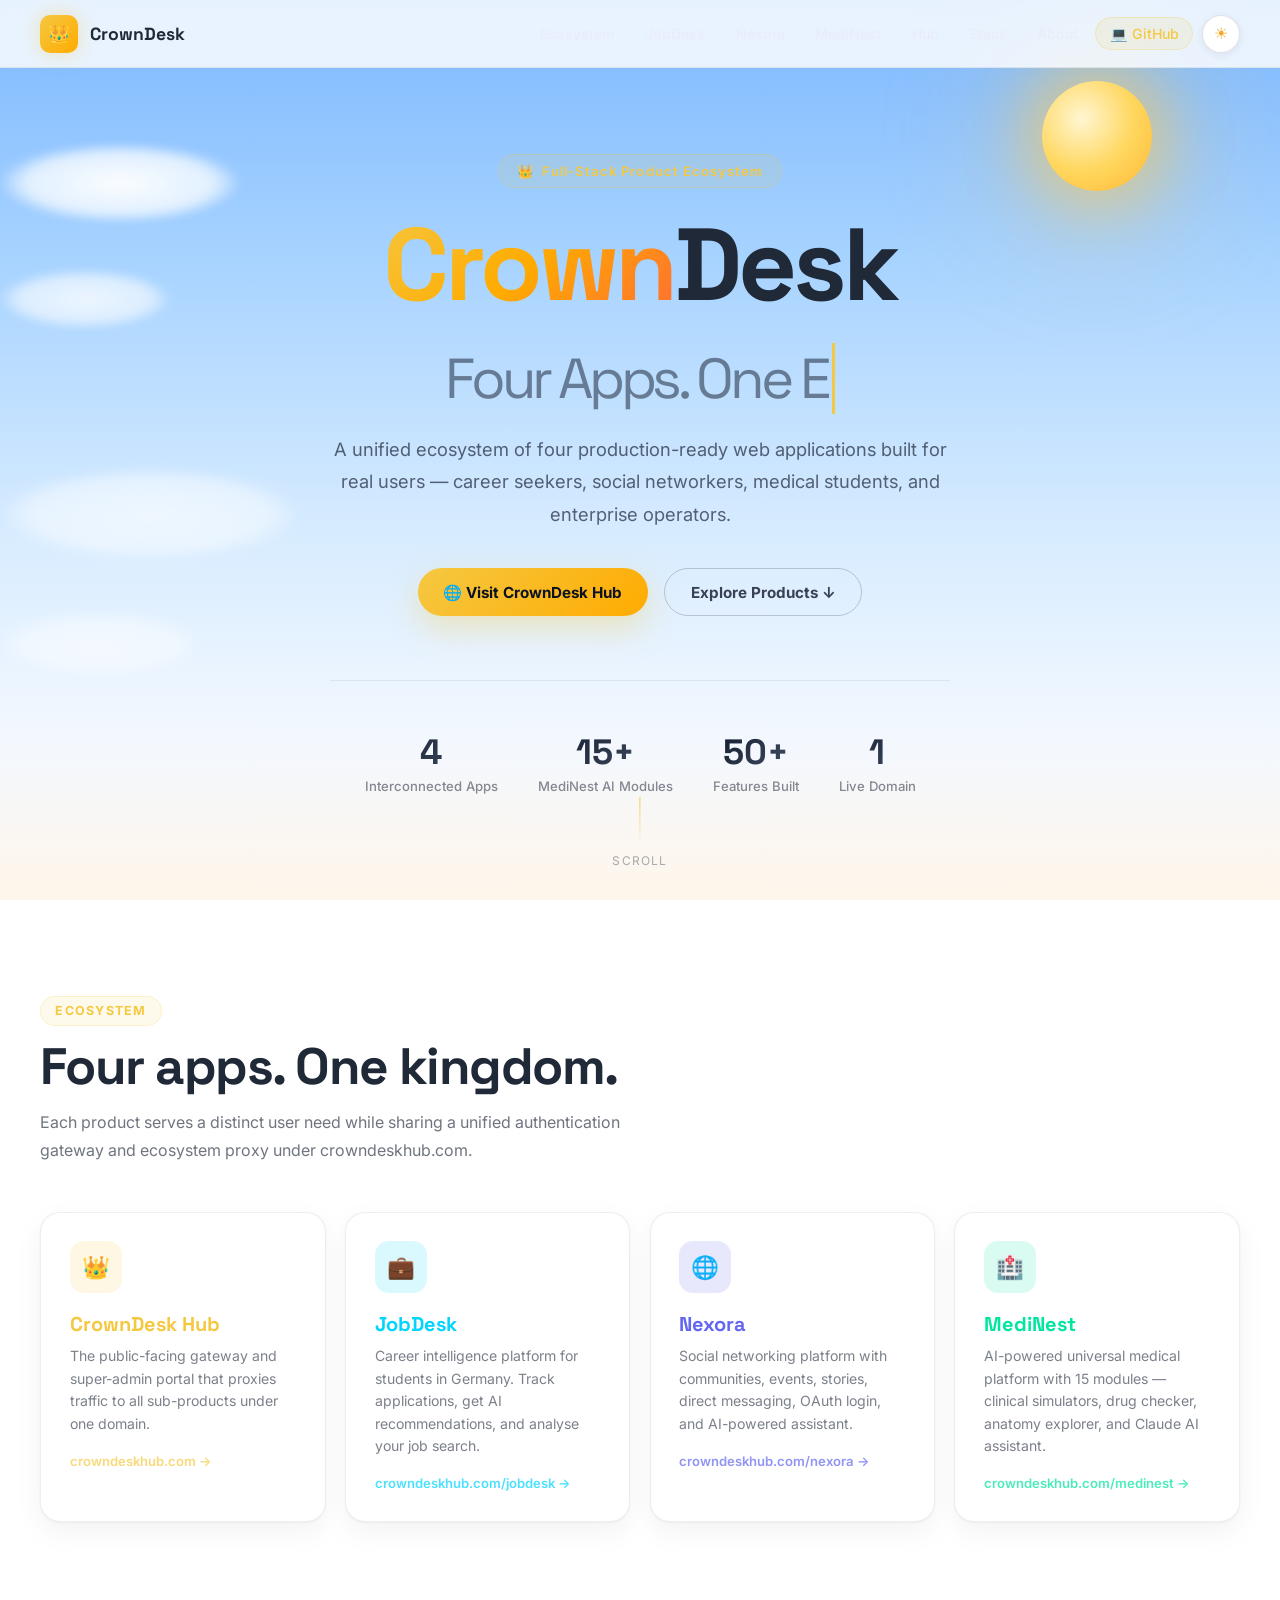
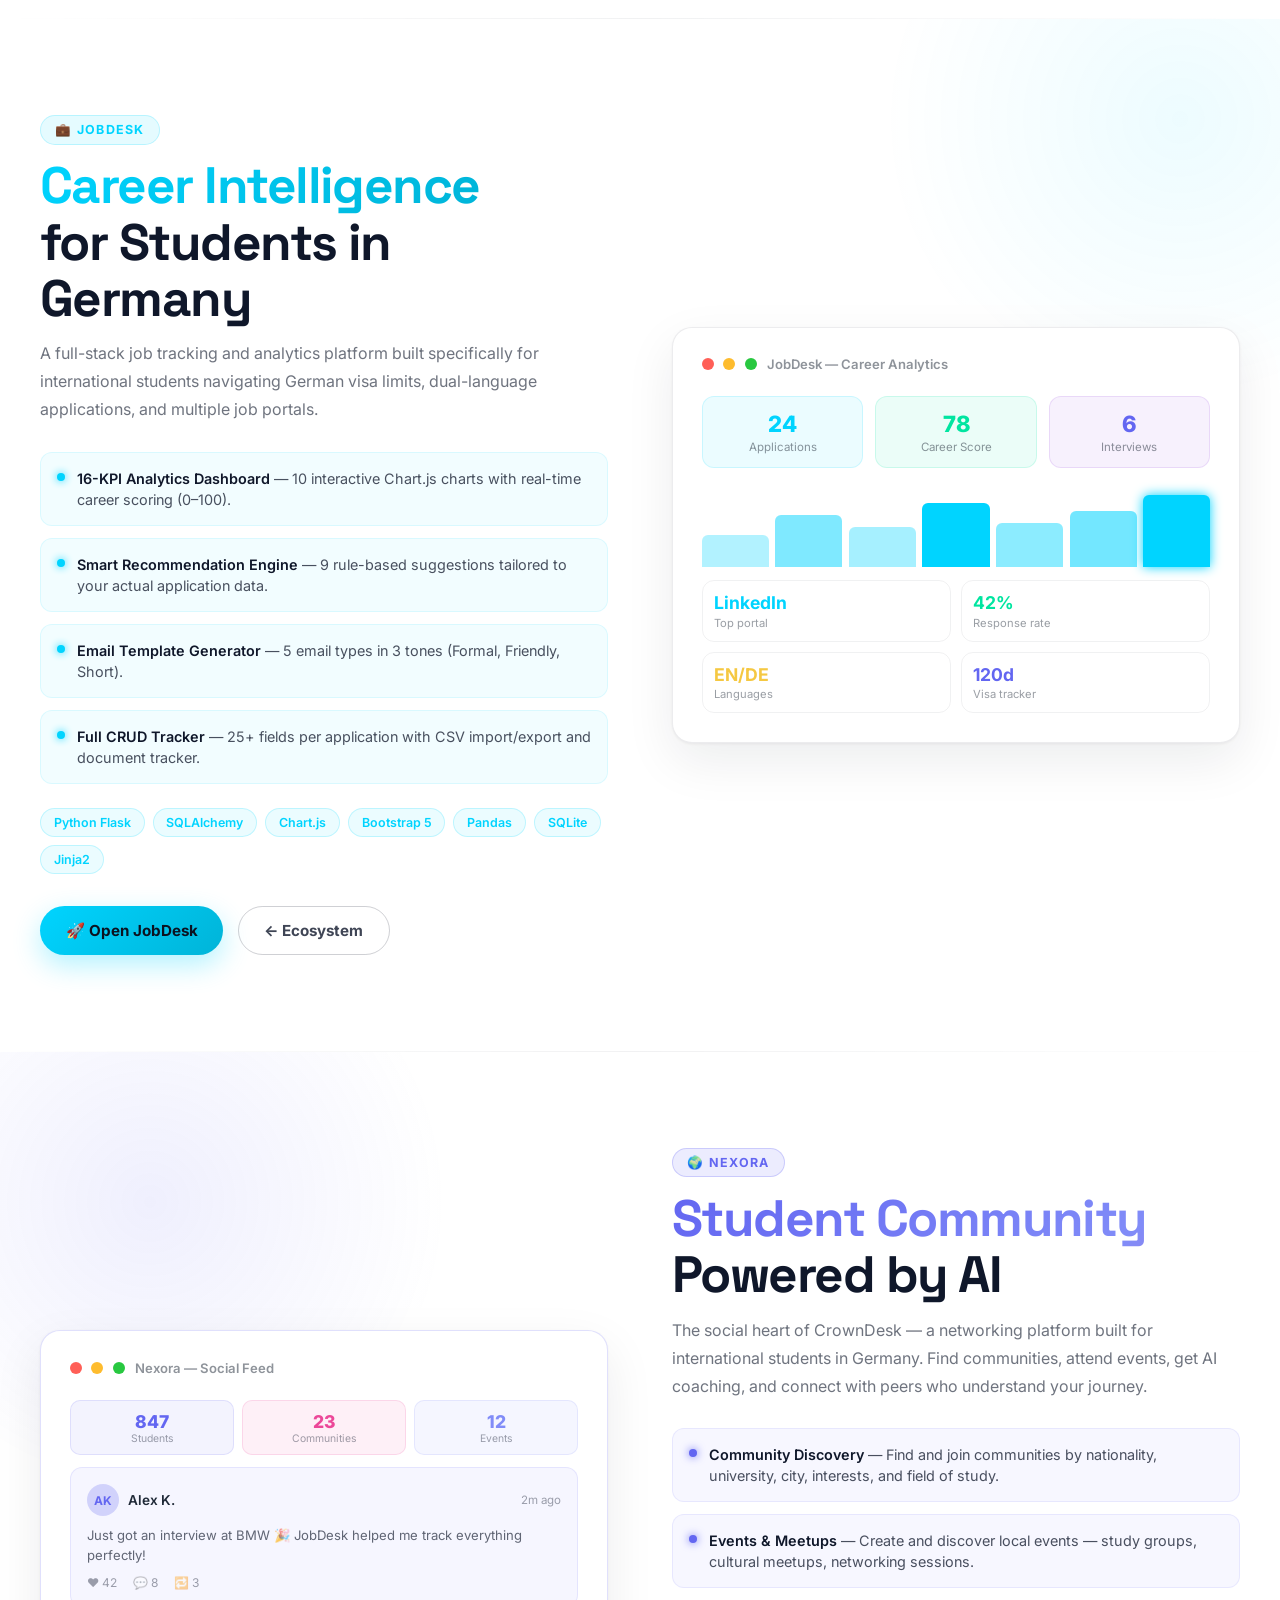
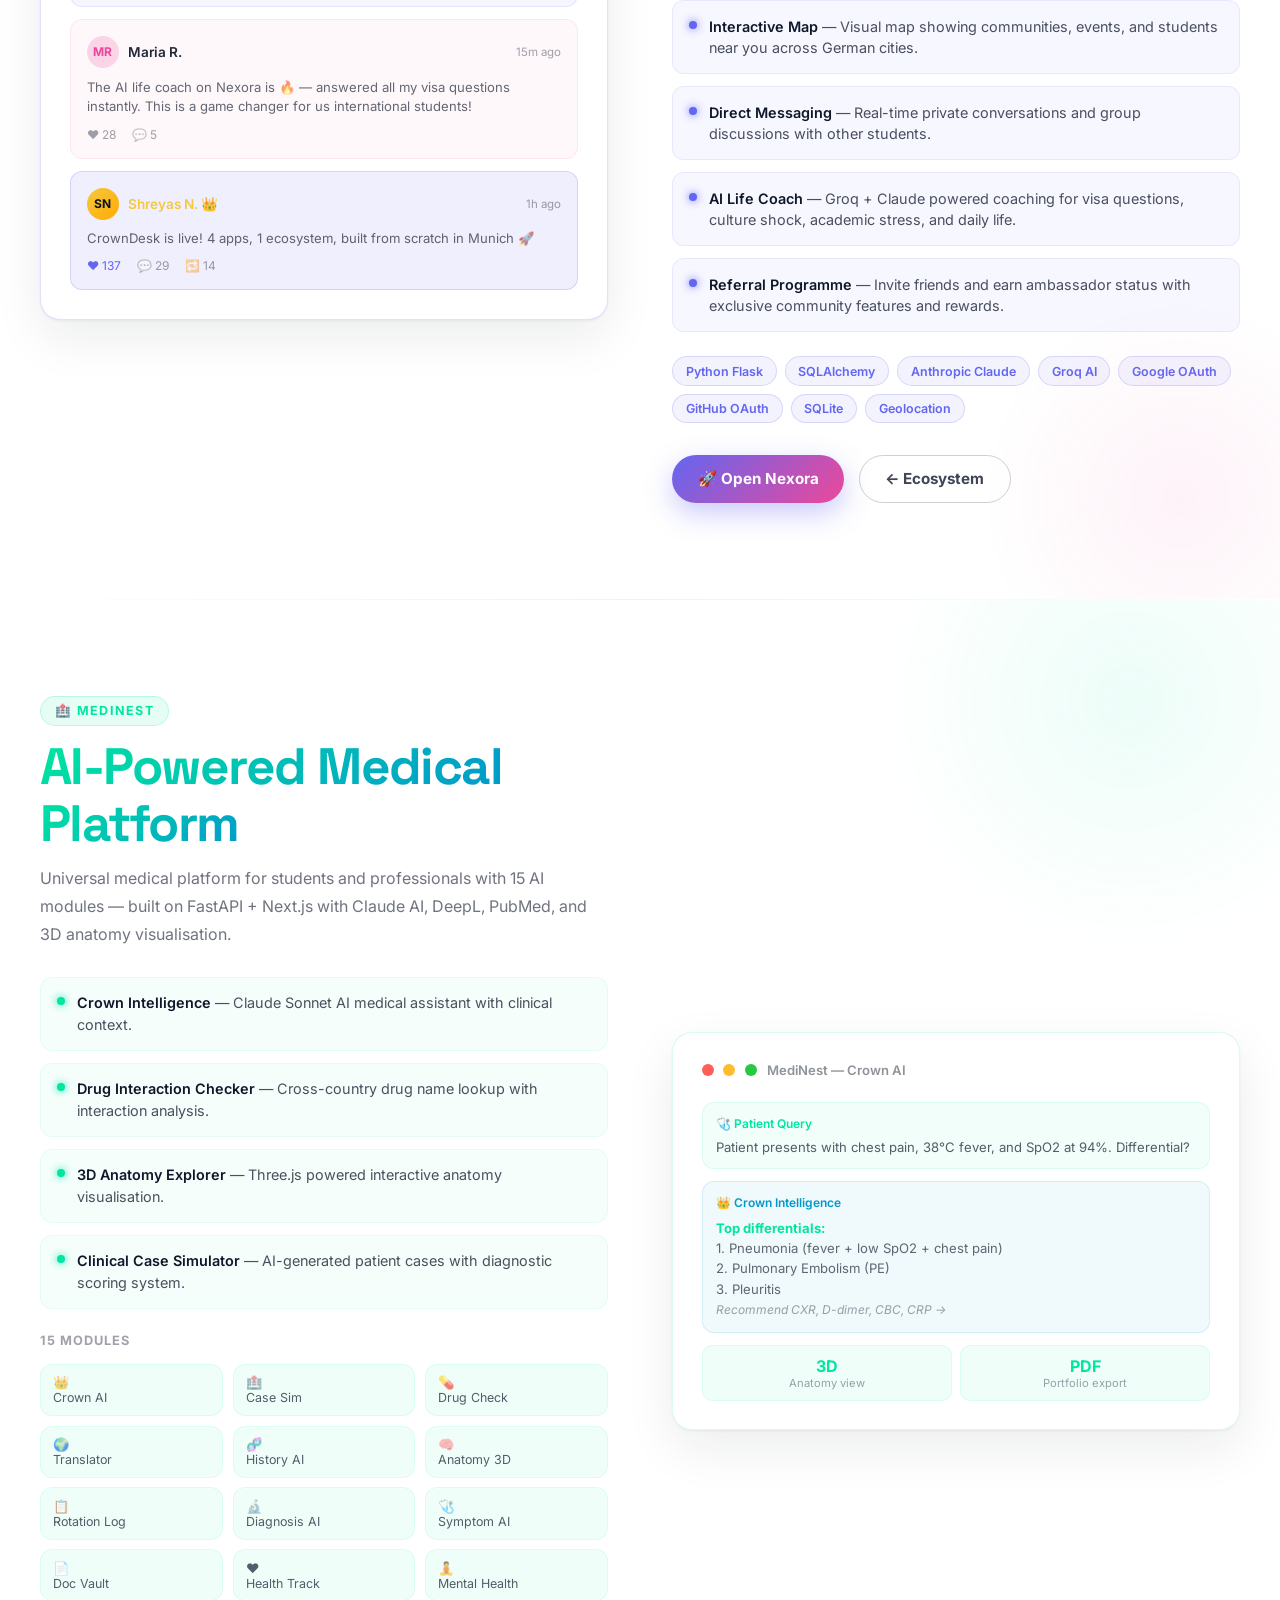
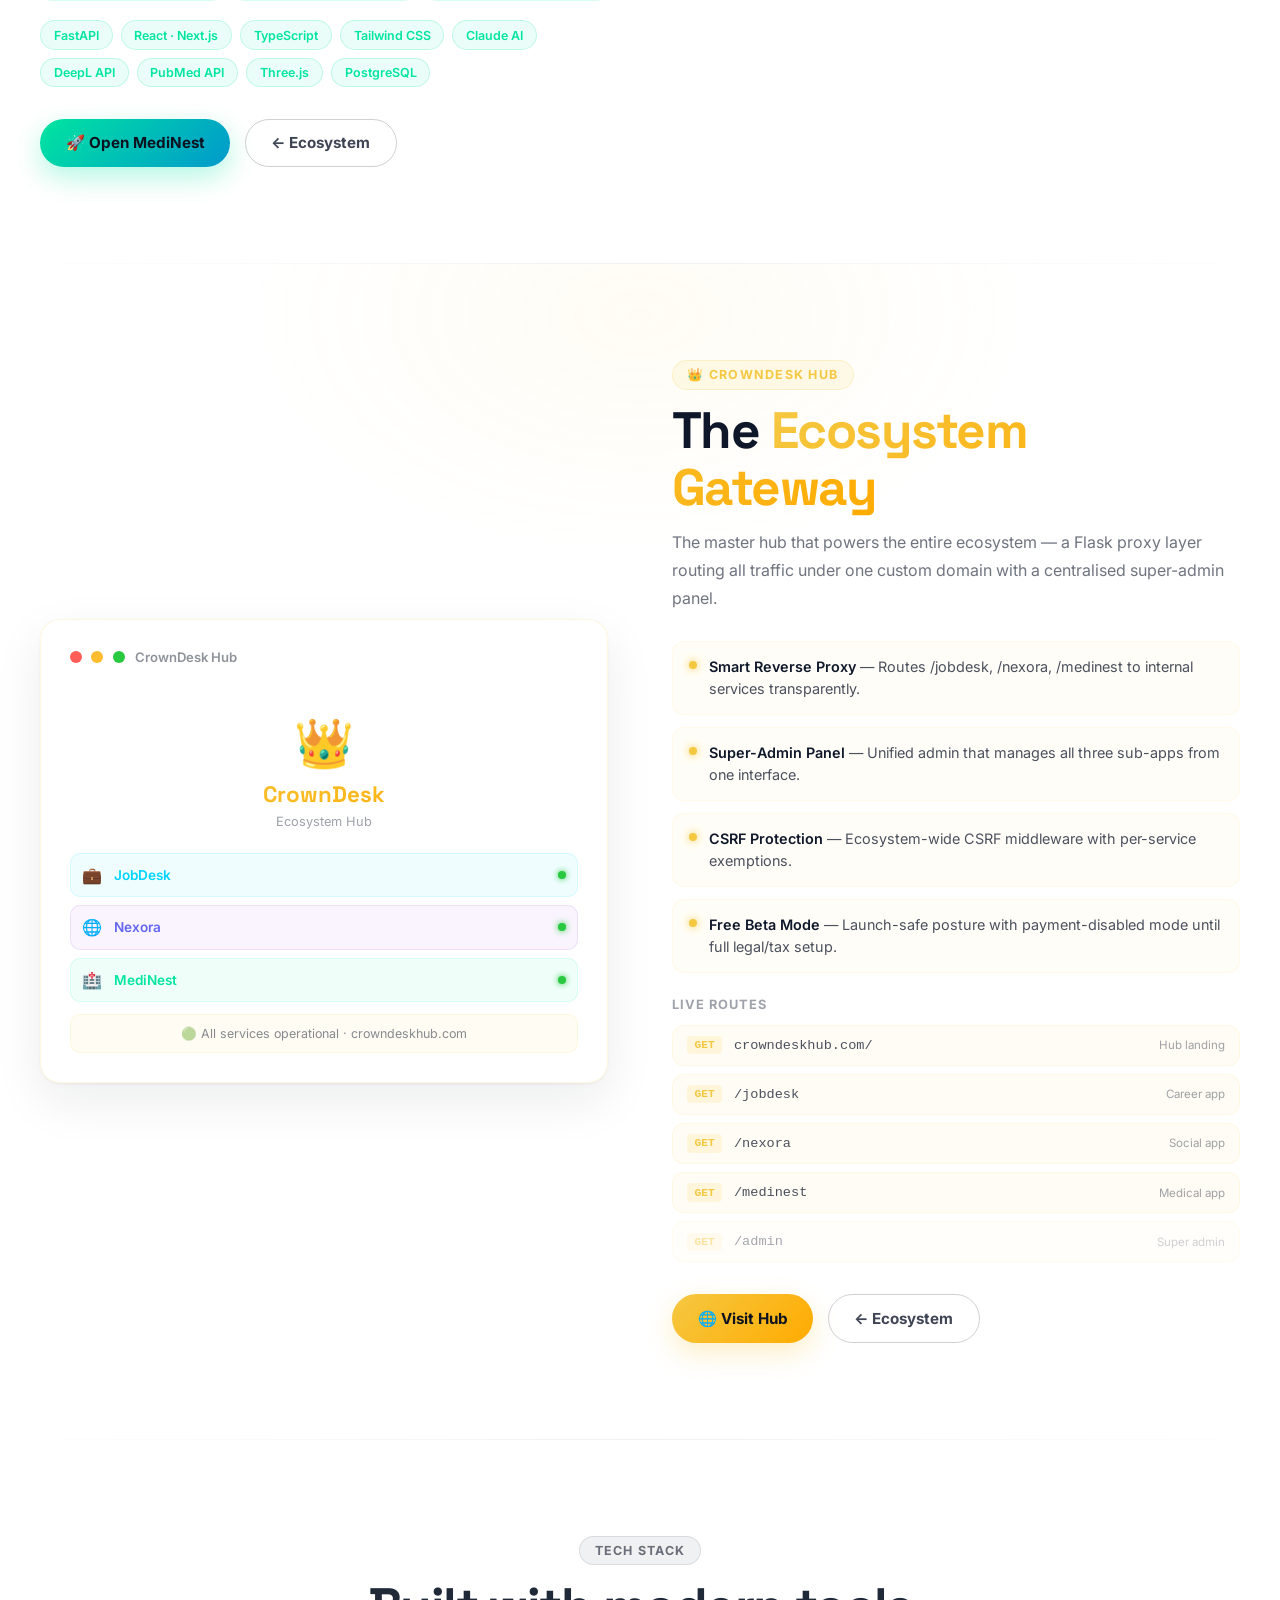
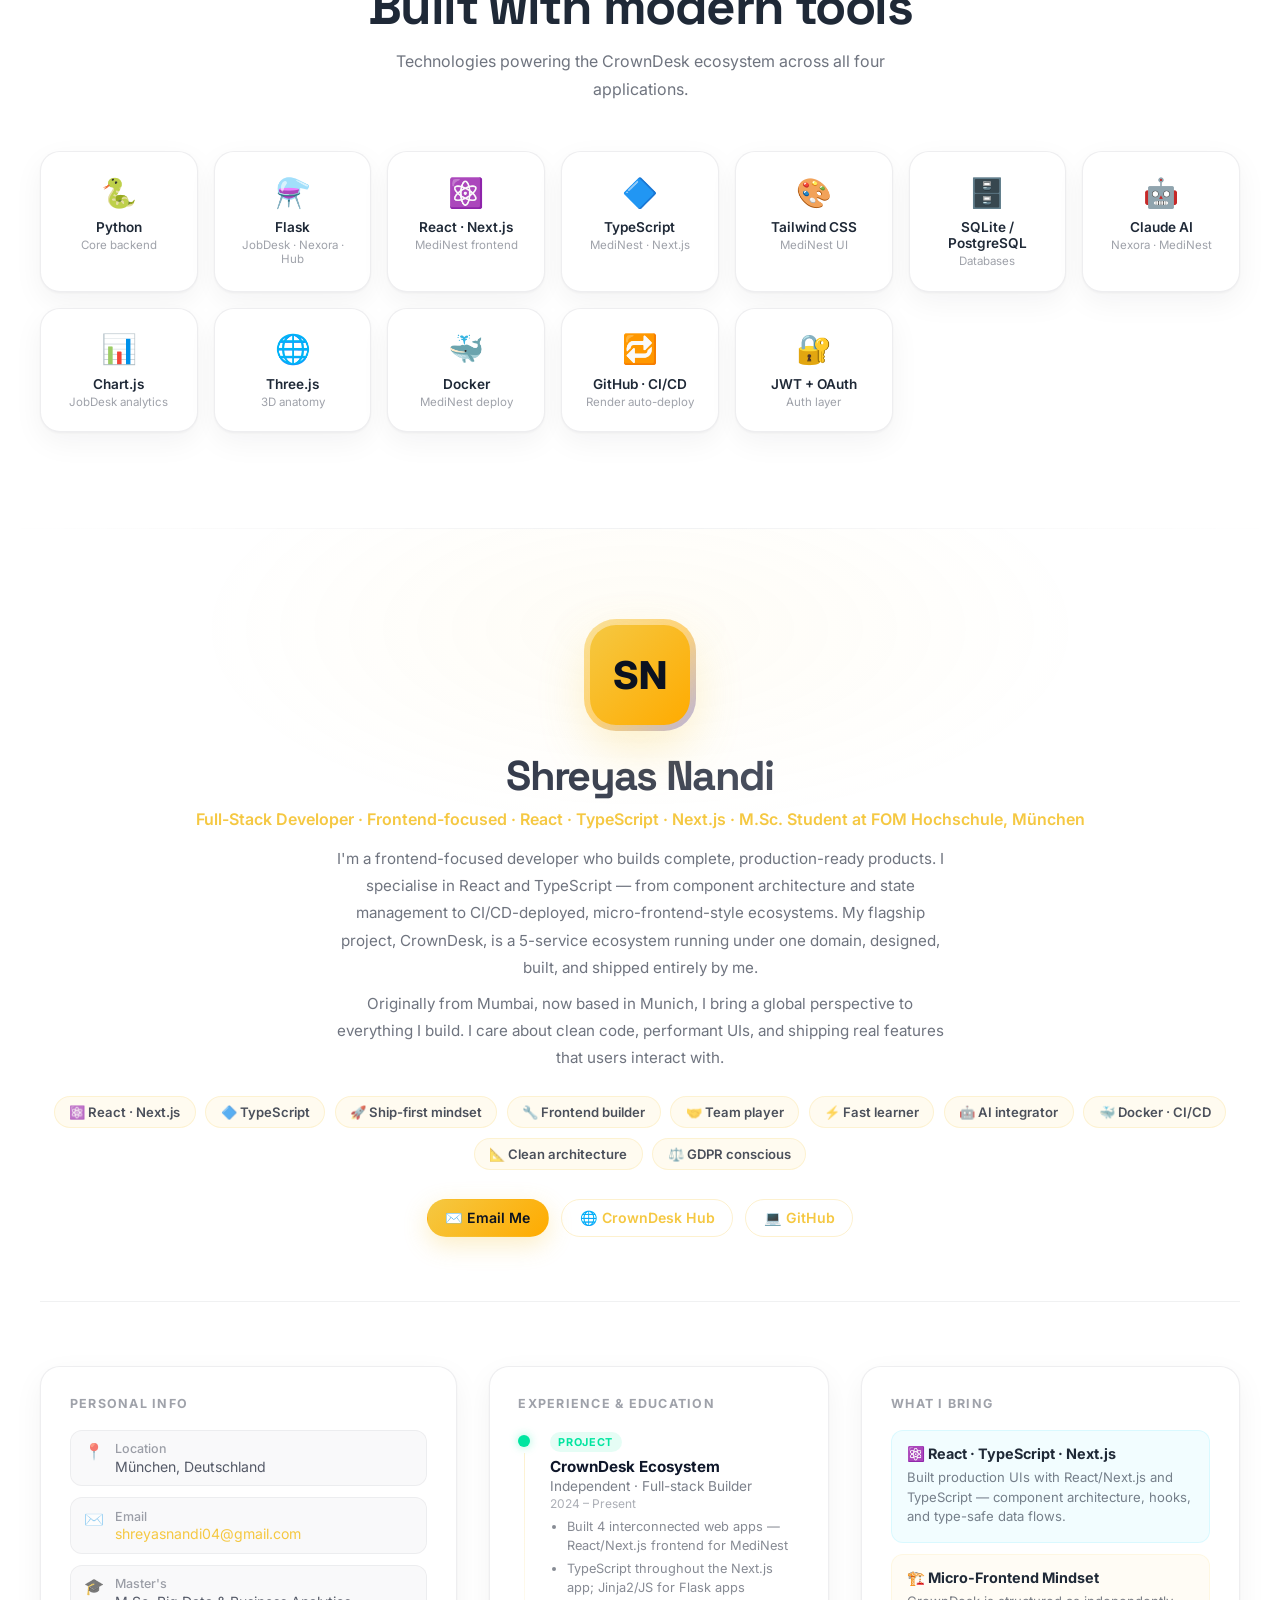
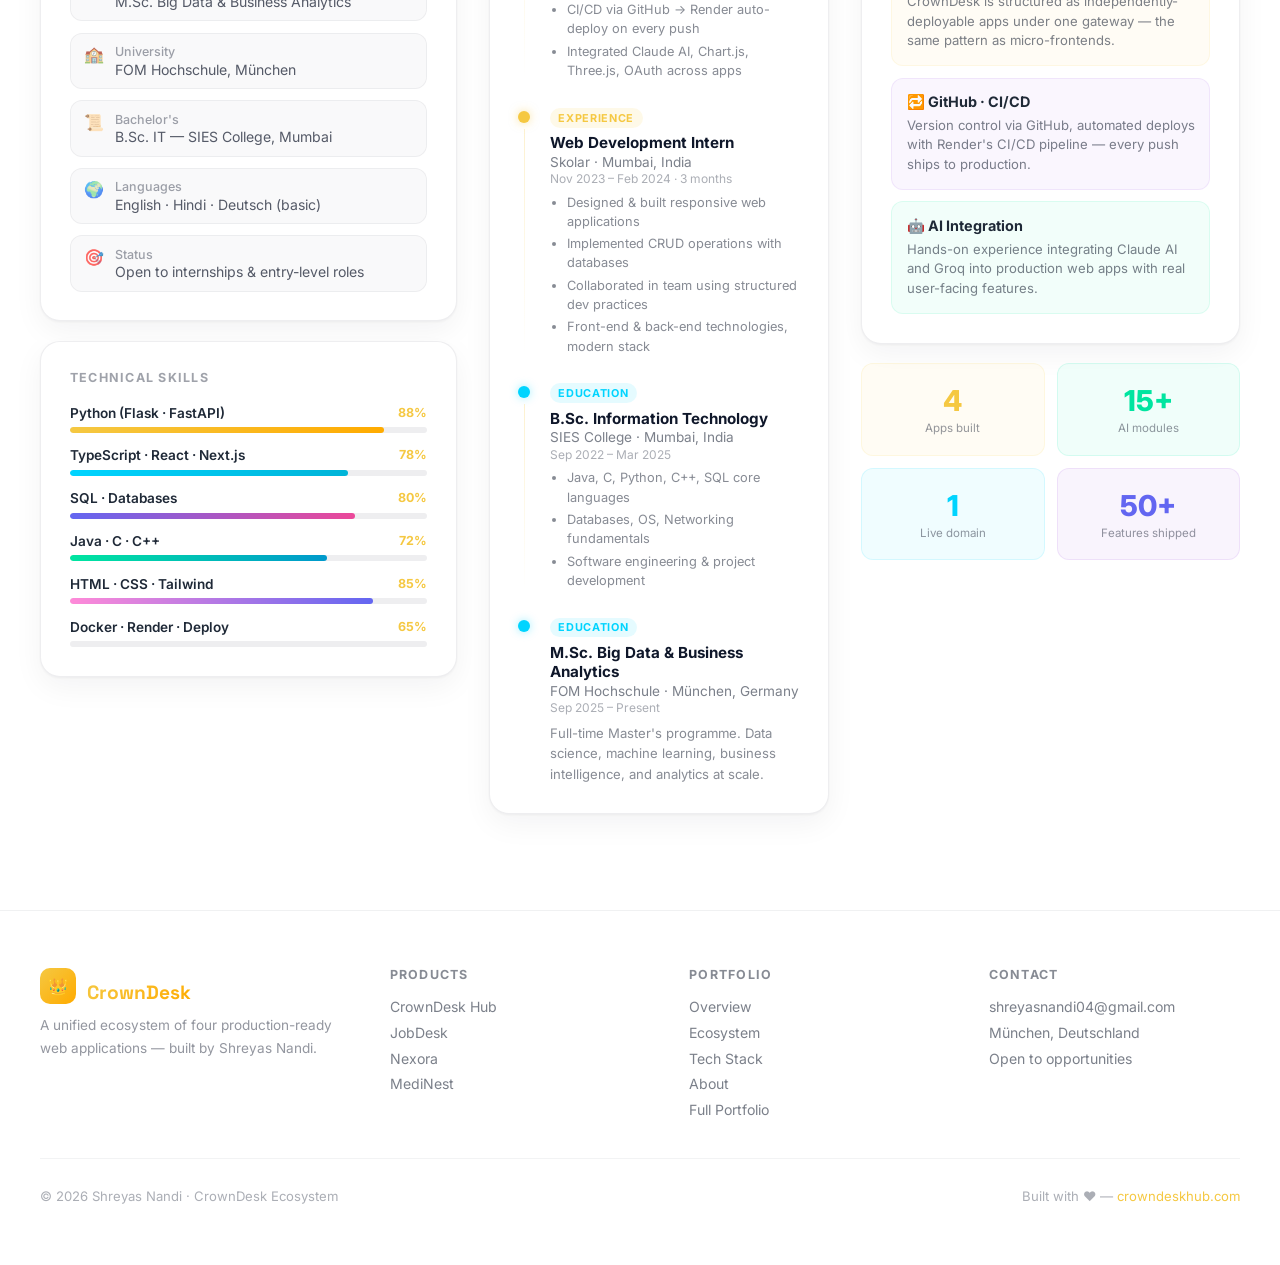
==== commit b8985731: "Add day/night space theme with toggle to both portfolios - Fixed space background: light sky + sun +" ====
--- a/index.html
+++ b/index.html
@@ -984,9 +984,183 @@
       background: #fff !important;
       box-shadow: 0 1px 3px rgba(15,23,42,.06), 0 18px 50px rgba(15,23,42,.08);
     }
+
+    /* ════════════════════════════════════════
+       SPACE THEME · day / night
+    ════════════════════════════════════════ */
+    html, body { background: transparent !important; }
+    .hero, .section, .ecosystem-section, .jobdesk-section, .nexora-section,
+    .medinest-section, .hub-section, .techstack-section, .about-section, .footer {
+      background: transparent !important;
+    }
+    #particle-canvas, .hero-glow { display: none !important; }
+
+    #space-bg { position: fixed; inset: 0; z-index: -1; overflow: hidden; pointer-events: none; }
+    .sky {
+      position: absolute; inset: 0;
+      background: linear-gradient(180deg, #7cb8ff 0%, #a9d4ff 30%, #d8ecff 60%, #f3f8ff 82%, #fff6ea 100%);
+      transition: background 1s ease;
+    }
+    body.night .sky { background: linear-gradient(180deg, #04061a 0%, #070d2b 40%, #0b1740 72%, #122150 100%); }
+
+    .celestial { position: absolute; top: 9%; right: 10%; width: 110px; height: 110px; }
+    .sun {
+      position: absolute; inset: 0; border-radius: 50%;
+      background: radial-gradient(circle at 36% 34%, #fff6d2, #ffd75e 52%, #ffb733 100%);
+      box-shadow: 0 0 55px 18px rgba(255,200,80,.5), 0 0 120px 50px rgba(255,200,80,.22);
+      animation: sun-pulse 6s ease-in-out infinite; transition: opacity .9s ease, transform .9s ease;
+    }
+    @keyframes sun-pulse {
+      0%,100% { box-shadow: 0 0 55px 18px rgba(255,200,80,.50), 0 0 120px 50px rgba(255,200,80,.20); }
+      50%     { box-shadow: 0 0 78px 26px rgba(255,200,80,.62), 0 0 150px 64px rgba(255,200,80,.30); }
+    }
+    body.night .sun { opacity: 0; transform: scale(.55) rotate(25deg); }
+
+    .moon {
+      position: absolute; inset: 0; border-radius: 50%;
+      background: radial-gradient(circle at 38% 34%, #fdfcf4, #dde2f2 58%, #b9c0d8 100%);
+      box-shadow: 0 0 45px 10px rgba(220,228,255,.32), 0 0 110px 40px rgba(150,175,255,.16);
+      opacity: 0; transform: scale(.55) rotate(-25deg); transition: opacity .9s ease, transform .9s ease;
+    }
+    .moon .crater { position: absolute; border-radius: 50%; background: rgba(150,160,190,.45); box-shadow: inset 1px 1px 2px rgba(110,120,150,.55); }
+    .crater-1 { width: 20px; height: 20px; top: 26%; left: 30%; }
+    .crater-2 { width: 13px; height: 13px; top: 56%; left: 54%; }
+    .crater-3 { width: 9px;  height: 9px;  top: 33%; left: 62%; }
+    body.night .moon { opacity: 1; transform: scale(1) rotate(0); }
+
+    .clouds { position: absolute; inset: 0; transition: opacity .8s ease; }
+    body.night .clouds { opacity: 0; }
+    .cloud {
+      position: absolute; border-radius: 50%; filter: blur(4px);
+      background: radial-gradient(ellipse at center, rgba(255,255,255,.96), rgba(255,255,255,.7) 55%, rgba(255,255,255,0) 72%);
+    }
+    .cloud-1 { top: 16%; width: 240px; height: 78px; animation: drift 75s linear infinite; }
+    .cloud-2 { top: 30%; width: 170px; height: 58px; opacity: .8; animation: drift 105s linear infinite; animation-delay: -40s; }
+    .cloud-3 { top: 52%; width: 300px; height: 92px; opacity: .65; animation: drift 130s linear infinite; animation-delay: -80s; }
+    .cloud-4 { top: 68%; width: 200px; height: 64px; opacity: .55; animation: drift 95s linear infinite; animation-delay: -20s; }
+    @keyframes drift { from { transform: translateX(-320px); } to { transform: translateX(calc(100vw + 320px)); } }
+
+    .stars { position: absolute; inset: 0; opacity: 0; transition: opacity 1.1s ease; }
+    body.night .stars { opacity: 1; }
+    .star { position: absolute; background: #fff; border-radius: 50%; animation: twinkle var(--tw,3s) ease-in-out infinite; animation-delay: var(--dl,0s); }
+    @keyframes twinkle { 0%,100% { opacity: .25; transform: scale(.7); } 50% { opacity: 1; transform: scale(1.25); } }
+
+    .shooting-star {
+      position: absolute; top: 14%; left: 60%; width: 140px; height: 2px; border-radius: 2px;
+      background: linear-gradient(90deg, rgba(255,255,255,0), #fff); opacity: 0; transform: rotate(18deg);
+    }
+    body.night .shooting-star { animation: shoot 9s ease-in infinite; }
+    @keyframes shoot {
+      0% { opacity: 0; transform: translate(0,0) rotate(18deg) scaleX(.2); }
+      6% { opacity: 1; }
+      16% { opacity: 0; transform: translate(-440px,150px) rotate(18deg) scaleX(1); }
+      100% { opacity: 0; }
+    }
+
+    .planet { position: absolute; border-radius: 50%; opacity: 0; transition: opacity 1s ease; }
+    body.night .planet { opacity: 1; }
+    .planet-1 {
+      top: 24%; left: 9%; width: 64px; height: 64px;
+      background: radial-gradient(circle at 34% 30%, #ffd6a5, #f4a261 65%, #c1573a);
+      box-shadow: 0 0 26px rgba(244,162,97,.4); animation: floaty 15s ease-in-out infinite;
+    }
+    .planet-2 {
+      bottom: 18%; right: 12%; width: 46px; height: 46px;
+      background: radial-gradient(circle at 36% 32%, #cdb4ff, #8b76e0 70%, #5e4aa8);
+      box-shadow: 0 0 24px rgba(139,118,224,.4); animation: floaty 19s ease-in-out infinite reverse;
+    }
+    .planet-2::after {
+      content: ''; position: absolute; top: 50%; left: 50%;
+      width: 86px; height: 22px; transform: translate(-50%,-50%) rotate(-22deg);
+      border: 2px solid rgba(205,180,255,.55); border-radius: 50%;
+    }
+    @keyframes floaty { 0%,100% { transform: translateY(0); } 50% { transform: translateY(-16px); } }
+
+    /* Theme toggle */
+    .theme-toggle {
+      width: 38px; height: 38px; border-radius: 50%; margin-left: .35rem;
+      border: 1px solid rgba(15,23,42,.12); background: #fff; cursor: pointer;
+      display: grid; place-items: center; position: relative; overflow: hidden;
+      box-shadow: 0 2px 8px rgba(15,23,42,.08);
+      transition: transform .3s cubic-bezier(.34,1.56,.64,1), background .4s, border-color .4s;
+    }
+    .theme-toggle:hover { transform: translateY(-2px) rotate(18deg); }
+    .theme-toggle .ti { position: absolute; font-size: 1rem; line-height: 1; transition: opacity .45s ease, transform .55s cubic-bezier(.34,1.56,.64,1); }
+    .ti-sun  { color: #f5a623; opacity: 1; transform: translateY(0) rotate(0); }
+    .ti-moon { color: #cdd6ff; opacity: 0; transform: translateY(150%) rotate(-80deg); }
+    body.night .ti-sun  { opacity: 0; transform: translateY(-150%) rotate(80deg); }
+    body.night .ti-moon { opacity: 1; transform: translateY(0) rotate(0); }
+    body.night .theme-toggle { background: rgba(22,30,60,.6); border-color: rgba(255,255,255,.16); }
+
+    /* ════════ NIGHT — content palette ════════ */
+    body.night { color: #c8cee6; }
+    body.night .nav { background: rgba(8,12,30,.62) !important; border-bottom-color: rgba(255,255,255,.08); }
+    body.night .nav-brand { color: #eef1ff; }
+    body.night .nav-links a { color: rgba(232,235,255,.72); }
+    body.night .nav-links a:hover { color: #fff; background: rgba(255,255,255,.08); }
+
+    body.night .eco-card, body.night .stack-card, body.night .about-card,
+    body.night .product-card-mock, body.night .feature-item, body.night .feature-item-nx,
+    body.night .feature-item-mn, body.night .feature-item-hub, body.night .module-chip,
+    body.night .route-item, body.night .about-fact, body.night .social-post {
+      background: rgba(18,26,54,.55) !important; border-color: rgba(255,255,255,.10) !important;
+      -webkit-backdrop-filter: blur(8px); backdrop-filter: blur(8px);
+    }
+
+    body.night .section-title, body.night .product-title-jd, body.night .feature-text strong,
+    body.night .timeline-role, body.night .about-card-title, body.night .stack-name,
+    body.night .mock-stat-num, body.night .mock-kpi-v, body.night .nav-brand { color: #eef1ff !important; }
+
+    body.night .section-desc, body.night .eco-desc, body.night .feature-text,
+    body.night .stack-sub, body.night .about-bio, body.night .timeline-note,
+    body.night .timeline-company, body.night .timeline-period, body.night .footer-brand-desc,
+    body.night .footer-links a, body.night .route-path, body.night .route-label,
+    body.night .mock-title, body.night .mock-stat-label, body.night .mock-kpi-l,
+    body.night .hero-sub, body.night .about-fact { color: rgba(232,235,255,.70) !important; }
+
+    /* inline-styled text → light */
+    body.night [style*="color:#0f172a"] { color: #eef1ff !important; }
+    body.night [style*="rgba(15,23,42,0.7)"], body.night [style*="rgba(15,23,42,0.65)"] { color: rgba(232,235,255,.78) !important; }
+    body.night [style*="rgba(15,23,42,0.6)"], body.night [style*="rgba(15,23,42,0.55)"] { color: rgba(232,235,255,.72) !important; }
+    body.night [style*="rgba(15,23,42,0.5)"], body.night [style*="rgba(15,23,42,0.45)"] { color: rgba(232,235,255,.64) !important; }
+    body.night [style*="rgba(15,23,42,0.4)"], body.night [style*="rgba(15,23,42,0.3)"] { color: rgba(232,235,255,.55) !important; }
+    body.night #typewriter-line { -webkit-text-fill-color: rgba(232,235,255,.6) !important; color: rgba(232,235,255,.6) !important; }
+
+    body.night .hero-stat-num { background: linear-gradient(135deg,#eef1ff,#aab2d8); -webkit-background-clip: text; background-clip: text; -webkit-text-fill-color: transparent; }
+    body.night .footer { border-top-color: rgba(255,255,255,.08); }
+    body.night ::-webkit-scrollbar-track { background: #0a0f24; }
+    body.night .btn-outline { color: rgba(232,235,255,.85); border-color: rgba(255,255,255,.25); }
+    body.night .btn-outline:hover { color: #fff; border-color: rgba(255,255,255,.5); background: rgba(255,255,255,.07); }
+    body.night .tech-chip { background: rgba(255,255,255,.06); }
+    body.night .mock-bar, body.night .mock-bar-v { opacity: .9; }
+    body.night .eco-link { filter: brightness(1.25); }
   </style>
 </head>
 <body>
+<script>(function(){try{if(localStorage.getItem('theme')==='night')document.body.classList.add('night');}catch(e){}})();</script>
+
+<!-- ─── Space background (day / night) ─── -->
+<div id="space-bg" aria-hidden="true">
+  <div class="sky"></div>
+  <div class="stars" id="stars"></div>
+  <div class="shooting-star"></div>
+  <div class="celestial">
+    <div class="sun"></div>
+    <div class="moon">
+      <span class="crater crater-1"></span>
+      <span class="crater crater-2"></span>
+      <span class="crater crater-3"></span>
+    </div>
+  </div>
+  <div class="clouds">
+    <div class="cloud cloud-1"></div>
+    <div class="cloud cloud-2"></div>
+    <div class="cloud cloud-3"></div>
+    <div class="cloud cloud-4"></div>
+  </div>
+  <div class="planet planet-1"></div>
+  <div class="planet planet-2"></div>
+</div>
 
 <!-- ─── Navigation ─── -->
 <nav class="nav">
@@ -1002,7 +1176,11 @@
     <a href="#hub">Hub</a>
     <a href="#stack">Stack</a>
     <a href="#about">About</a>
-    <a href="https://crowndeskhub.com" target="_blank" class="nav-live">🌐 Live Site</a>
+    <a href="https://github.com/crowndesk01-cmyk" target="_blank" rel="noopener" class="nav-live">💻 GitHub</a>
+    <button class="theme-toggle" id="themeToggle" aria-label="Toggle day or night mode" title="Toggle day / night">
+      <span class="ti ti-sun">☀</span>
+      <span class="ti ti-moon">☾</span>
+    </button>
   </div>
 </nav>
 
@@ -1800,6 +1978,28 @@
 </footer>
 
 <script>
+  /* ─── Starfield + day/night toggle ─── */
+  (function makeStars() {
+    const wrap = document.getElementById('stars');
+    if (!wrap) return;
+    const n = window.innerWidth < 600 ? 70 : 130;
+    let html = '';
+    for (let i = 0; i < n; i++) {
+      const x = (Math.random()*100).toFixed(2), y = (Math.random()*100).toFixed(2);
+      const s = (Math.random()*2+1).toFixed(2), tw = (Math.random()*3+2).toFixed(2), dl = (Math.random()*4).toFixed(2);
+      html += `<span class="star" style="left:${x}%;top:${y}%;width:${s}px;height:${s}px;--tw:${tw}s;--dl:${dl}s"></span>`;
+    }
+    wrap.innerHTML = html;
+  })();
+  (function themeToggle() {
+    const btn = document.getElementById('themeToggle');
+    if (!btn) return;
+    btn.addEventListener('click', () => {
+      const isNight = document.body.classList.toggle('night');
+      try { localStorage.setItem('theme', isNight ? 'night' : 'day'); } catch (e) {}
+    });
+  })();
+
   /* ─── Mouse-Reactive Particle System ─── */
   const canvas = document.getElementById('particle-canvas');
   const ctx = canvas.getContext('2d');
